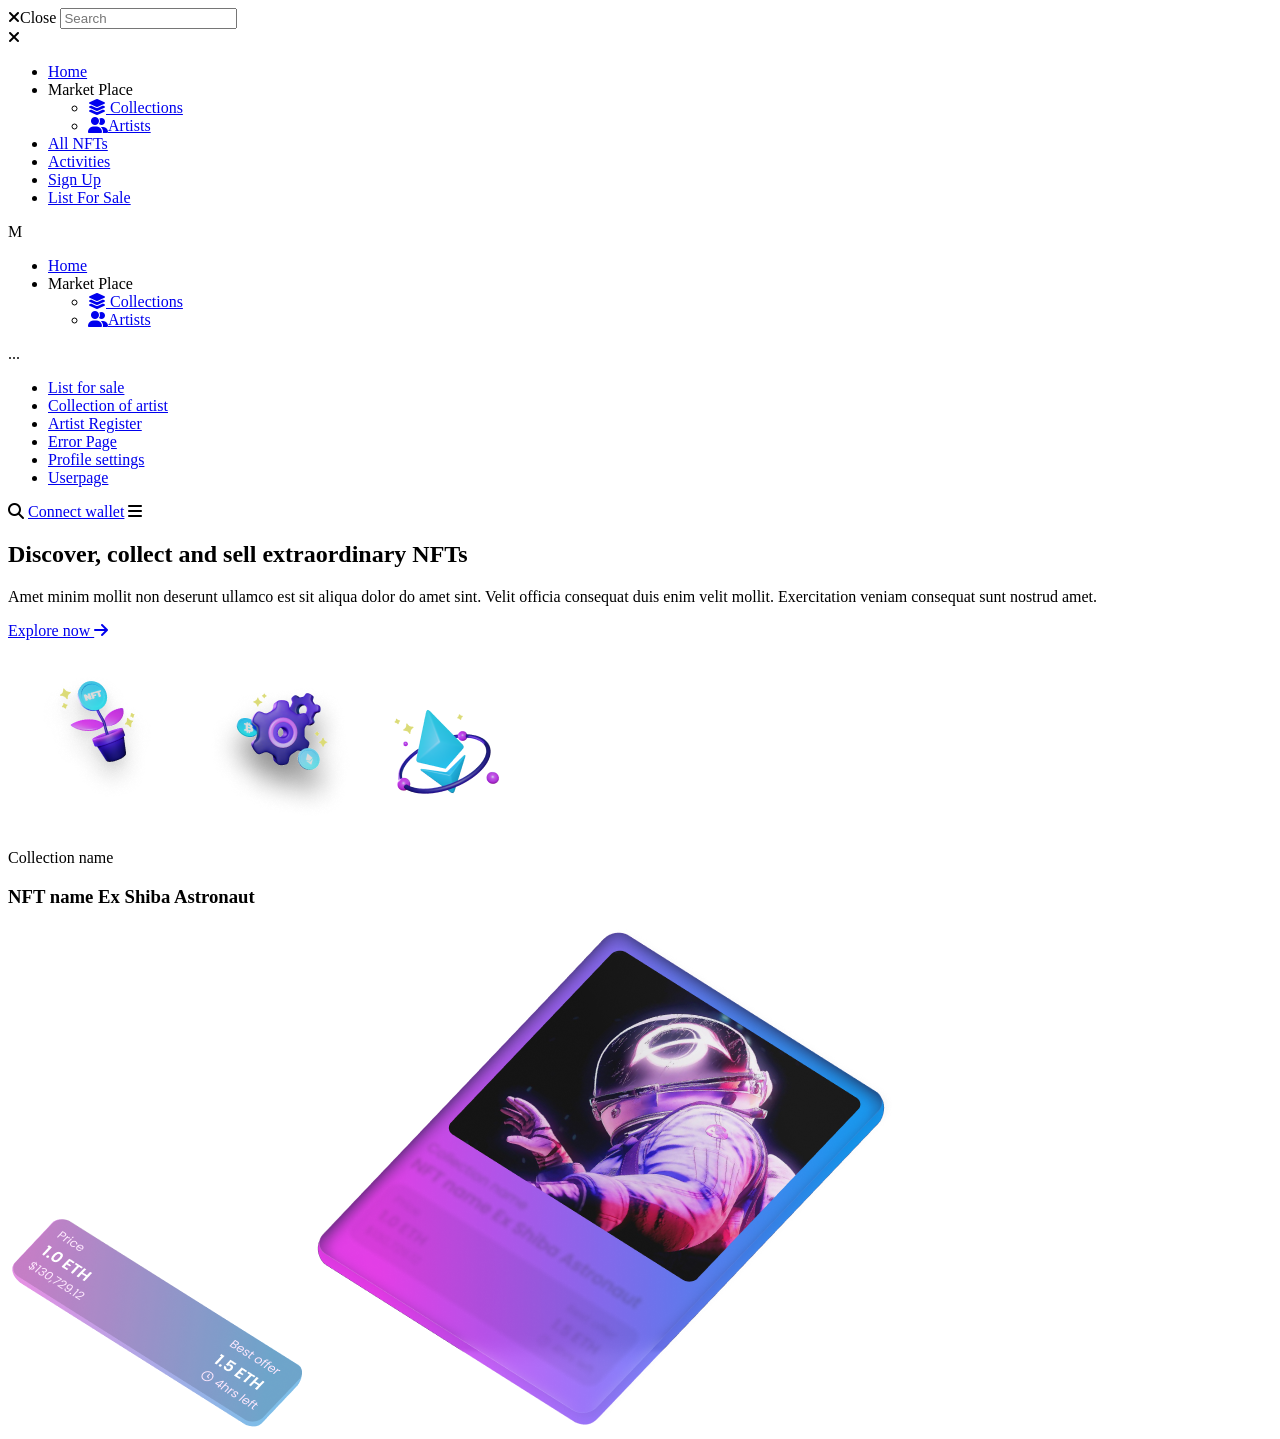
==== index.html @ de156d38 "Nft project init" ====
<!DOCTYPE html>
<html lang="en">

<head>
    <meta charset="UTF-8">
    <meta name="viewport" content="width=device-width, initial-scale=1.0">
    <title>JEFAN</title>
    <link rel="stylesheet" href="./styles/index.css">
    <link rel="stylesheet" href="https://cdnjs.cloudflare.com/ajax/libs/font-awesome/6.4.2/css/all.min.css"
        integrity="sha512-z3gLpd7yknf1YoNbCzqRKc4qyor8gaKU1qmn+CShxbuBusANI9QpRohGBreCFkKxLhei6S9CQXFEbbKuqLg0DA=="
        crossorigin="anonymous" referrerpolicy="no-referrer" />
</head>

<body>
    <!-- This is for the overlay search bar -->
    <div id="overlay">
        <form action="">
            <span id="close-btn">
                <i class="fa-solid fa-close "></i>Close
            </span>
            <input type="search" name="" placeholder="Search" id="search-bar">
        </form>
    </div>
    <!-- This is for the mobile menu -->
    <section id="mobile-menu">
        <span id="close-btn" onclick="closeSideNavBar()">
            <i class="fa-solid fa-close "></i>
        </span>
        <ul class="mobile-menu-content">
            <li><a href="./index.html" class="mobile-menu-links">Home</a></li>
            <li class="dropdown">
                <span class="mobile-menu-links" id="marketplace-dropdown2" onclick="showMobileMarketDropdown()">Market
                    Place</span>
                <ul class="dropdown-content" id="mobile-marketplace-dropdown-content2">
                    <li class="li-bottom"><a href="./pages/collection.html"><i class="fa-solid fa-layer-group"></i>
                            Collections</a></li>
                    <li><a href="./pages/artist.html"><i class="fa-solid fa-user-group"></i>Artists</a></li>
                </ul>
            </li>
            <li><a href="./pages/nftOfArtist.html" class="mobile-menu-links">All NFTs</a></li>
            <li><a href="./pages/Activities.html" class="mobile-menu-links">Activities</a></li>
            <li><a href="./pages/nftDetailsLogedin.html" class="mobile-menu-links">Sign Up</a></li>
            <li><a href="./pages/listForSale.html" class="mobile-menu-links">List For Sale</a></li>
        </ul>
    </section>

    <header>
        <span class="logo">M</span>
        <nav>
            <ul class="nav-list">
                <li><a href="./index.html" class="nav-link home">Home</a></li>
                <li class="dropdown">
                    <span class="nav-link" id="marketplace-dropdown" onclick="showMarketPlaceMenu()">Market Place</span>
                    <ul class="dropdown-content" id="marketplace-dropdown-content">
                        <li class="li-bottom"><a href="#"><i class="fa-solid fa-layer-group"></i>
                                Collections</a></li>
                        <li><a href="#"><i class="fa-solid fa-user-group"></i>Artists</a></li>
                    </ul>
                </li>

            </ul>
            <span href="" class="toggle-dot" onclick="toggleBtnMenu()">...</span>
            <div class="extra-dropdown">
                <ul class="extra-dropdown-content" id="extra-dropdown-content">
                    <li><a href="#">List for sale</a></li>
                    <li><a href="#">Collection of artist</a></li>
                    <li><a href="#">Artist Register</a></li>
                    <li><a href="#">Error Page</a></li>
                    <li><a href="#">Profile settings</a></li>
                    <li><a href="#">Userpage</a></li>
                </ul>
            </div>
            <i class="fa-solid fa-magnifying-glass" id="fa-magnifying-glass"></i>
            <a href="./pages/connectWallet.html" class="connect-wallet-btn">Connect wallet</a>
            <i class="fa-solid fa-bars" onclick="showSideNav()"></i>
        </nav>
    </header>
    <main>
        <section class="hero-section">
            <div class="hero-left">
                <h1>Discover, collect and sell extraordinary NFTs</h1>
                <p>Amet minim mollit non deserunt ullamco est sit aliqua dolor do amet sint. Velit officia consequat
                    duis enim velit mollit. Exercitation veniam consequat sunt nostrud amet.</p>
                <a href="./pages/nftList1.html" class="hero-btn">Explore now <i class="fa-solid fa-arrow-right"></i></a>
            </div>
            <div class="hero-right">
                <img src="./images/index/09 Gear NFT.png" alt="" class="hero-stickers-1">
                <img src="./images/index/08 gear nft.png" alt="" class="hero-stickers-2">
                <img src="./images/index/07 Gear NFT.png" alt="" class="hero-stickers-3">
                <span class="hero-right-img">
                    <div class="collection-name">
                        <p>Collection name</p>
                        <h3>NFT name Ex Shiba Astronaut</h3>
                    </div>
                    <img src="./images/index/hero-Price.png" alt="" class="hero-price">
                    <img src="./images/index/hero-img.png" alt="" class="hero-img">

                </span>
            </div>
        </section>
    </main>


    <script src="index.js"></script>
</body>

</html>
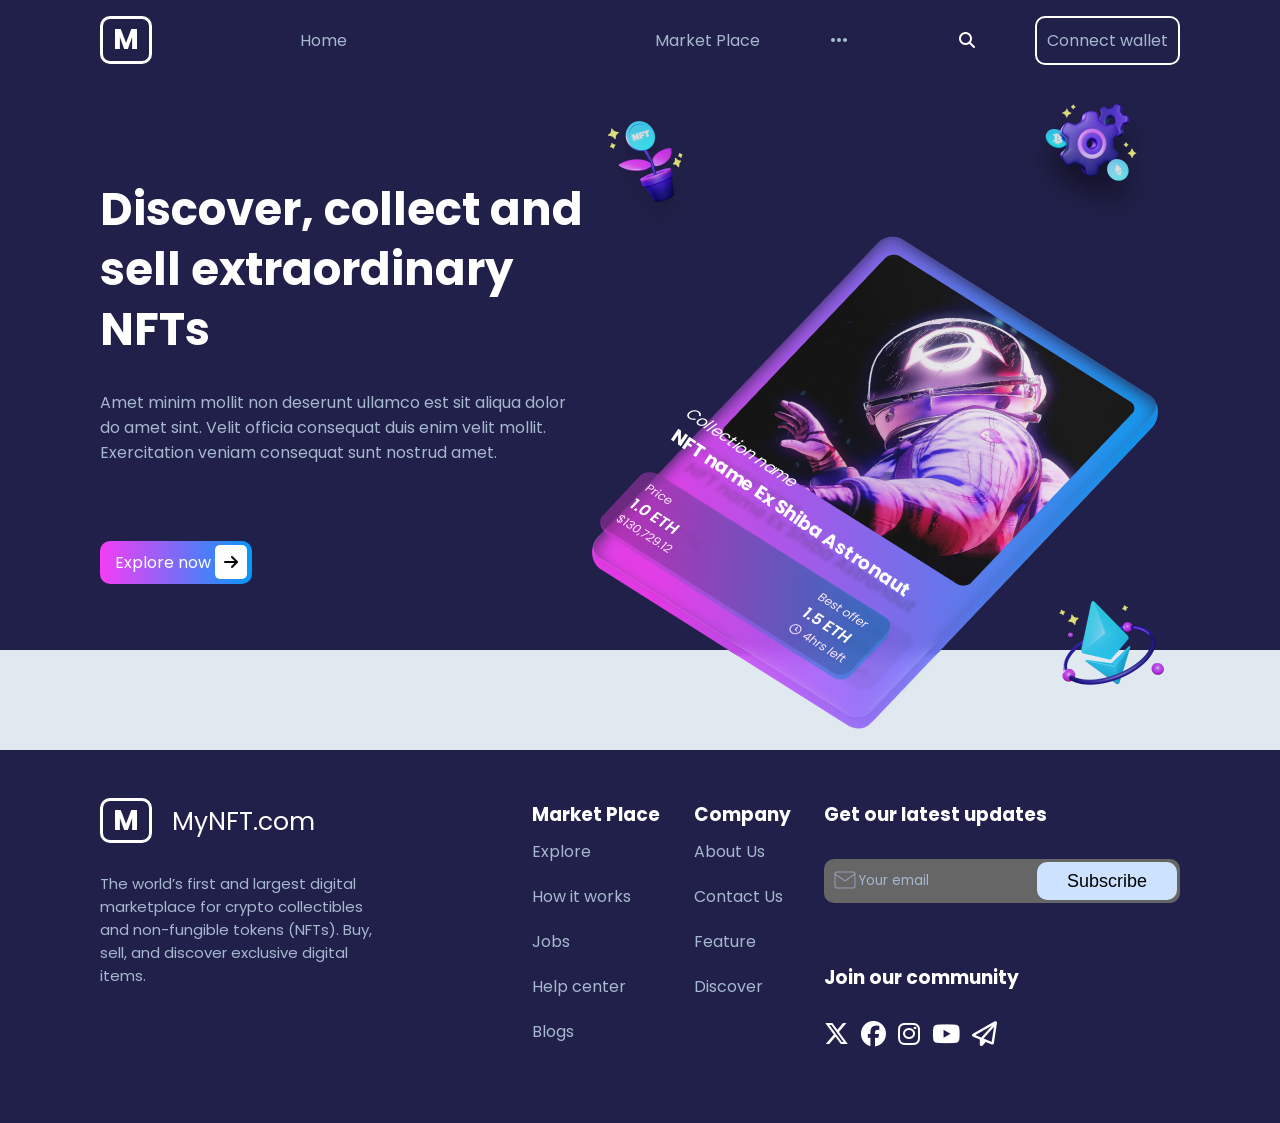
==== commit 1de9263f: "footer" ====
--- a/index.html
+++ b/index.html
@@ -99,7 +99,45 @@
             </div>
         </section>
     </main>
-
+    <footer>
+        <section class="footer-left">
+            <div><span>M</span><a href="index.html">MyNFT.com</a></div>
+            <p>The world’s first and largest digital marketplace for crypto collectibles and non-fungible tokens (NFTs).
+                Buy, sell, and discover exclusive digital items.</p>
+        </section>
+        <section class="footer-right">
+            <ul>
+                <h3>Market Place</h3>
+                <li><a href="" class="footer-nav-links">Explore</a></li>
+                <li><a href="" class="footer-nav-links">How it works</a></li>
+                <li><a href="" class="footer-nav-links">Jobs</a></li>
+                <li><a href="" class="footer-nav-links">Help center</a></li>
+                <li><a href="" class="footer-nav-links">Blogs</a></li>
+            </ul>
+            <ul>
+                <h3>Company</h3>
+                <li><a href="" class="footer-nav-links">About Us</a></li>
+                <li><a href="" class="footer-nav-links">Contact Us</a></li>
+                <li><a href="" class="footer-nav-links">Feature</a></li>
+                <li><a href="" class="footer-nav-links">Discover</a></li>
+            </ul>
+            <div class="newsletter-section">
+                <h3>Get our latest updates</h3>
+                <form action="">
+                    <input type="email" name="" id="" placeholder="Your email" maxlength="19">
+                    <button class="subscribe-btn">Subscribe</button>
+                </form>
+                <span>
+                    <h3>Join our community</h3>
+                    <i class="fa-brands fa-x-twitter"></i>
+                    <i class="fa-brands fa-facebook"></i>
+                    <i class="fa-brands fa-instagram"></i>
+                    <i class="fa-brands fa-youtube"></i>
+                    <i class="fa-regular fa-paper-plane"></i>
+                </span>
+            </div>
+        </section>
+    </footer>
 
     <script src="index.js"></script>
 </body>
--- a/styles/index.css
+++ b/styles/index.css
@@ -0,0 +1,3827 @@
+@import url("https://fonts.googleapis.com/css2?family=Poppins:wght@300&display=swap");
+* {
+  padding: 0;
+  margin: 0;
+  box-sizing: border-box;
+}
+
+html {
+  font-size: 1px;
+}
+html body {
+  max-width: 1440px;
+  margin: 0 auto;
+  font-size: 16rem;
+  color: white;
+  font-family: poppins, "Lucida Sans Regular", "Lucida Grande", "Lucida Sans Unicode", Geneva, Verdana, sans-serif;
+}
+html body input {
+  outline: 0;
+  font-family: poppins, "Lucida Sans Regular", "Lucida Grande", "Lucida Sans Unicode", Geneva, Verdana, sans-serif;
+}
+html body select {
+  outline: 0;
+  font-family: poppins, "Lucida Sans Regular", "Lucida Grande", "Lucida Sans Unicode", Geneva, Verdana, sans-serif;
+}
+html body #overlay {
+  display: none;
+  position: fixed;
+  left: 0;
+  top: 0;
+  z-index: 15;
+  height: 100vh;
+  width: 100vw;
+  background-color: rgba(0, 0, 0, 0.5764705882);
+  padding: 0 100px;
+}
+html body #overlay form {
+  position: relative;
+  top: 100px;
+}
+html body #overlay form #search-bar {
+  position: absolute;
+  top: 40px;
+  height: 50px;
+  width: 100%;
+  border-radius: 10px;
+  border: 0;
+  padding: 0 50px;
+  display: block;
+  outline: none;
+}
+html body #overlay form span {
+  position: absolute;
+  font-size: 20px;
+  z-index: 20;
+  right: 0;
+  top: 0;
+  cursor: pointer;
+}
+html body #overlay form span i {
+  margin-right: 10px;
+}
+html body #mobile-menu {
+  display: none;
+}
+html body header {
+  background-color: #21204a;
+  padding: 0 100px;
+  display: flex;
+  justify-content: space-between;
+  align-items: center;
+  height: 80px;
+  position: sticky;
+  top: 0;
+  z-index: 11;
+}
+html body header .logo {
+  font-size: 28rem;
+  font-weight: bold;
+  border: 3px solid white;
+  border-radius: 10px;
+  padding: 0 10px;
+}
+html body header nav {
+  width: 900px;
+  display: flex;
+  justify-content: space-between;
+  align-items: center;
+}
+html body header nav .nav-list {
+  list-style-type: none;
+  width: 500px;
+  display: flex;
+  justify-content: space-between;
+}
+html body header nav .nav-list .dropdown #marketplace-dropdown {
+  cursor: pointer;
+}
+html body header nav .nav-list .dropdown .dropdown-content {
+  position: absolute;
+  top: 100px;
+  list-style-type: none;
+  display: none;
+  border: 1px solid #a6b8cf;
+  border-radius: 15px;
+  background-color: rgba(0, 0, 0, 0.7411764706);
+  padding: 5px;
+}
+html body header nav .nav-list .dropdown .dropdown-content li {
+  padding: 10px 20px;
+}
+html body header nav .nav-list .dropdown .dropdown-content li a {
+  font-size: 15rem;
+  text-decoration: none;
+  color: #a6b8cf;
+}
+html body header nav .nav-list .dropdown .dropdown-content li a:hover {
+  color: white;
+}
+html body header nav .nav-list .dropdown .dropdown-content li i {
+  margin-right: 10px;
+}
+html body header nav .nav-list .dropdown .dropdown-content .li-bottom {
+  border-bottom: 1px solid #a6b8cf;
+}
+html body header nav .nav-list .dropdown .showmarket-dropdown {
+  display: block;
+}
+html body header nav .extra-dropdown .extra-dropdown-content {
+  position: absolute;
+  top: 100px;
+  right: 350px;
+  list-style-type: none;
+  display: none;
+  border: 1px solid #a6b8cf;
+  border-radius: 15px;
+  background-color: rgba(0, 0, 0, 0.7411764706);
+  padding: 5px;
+}
+html body header nav .extra-dropdown .extra-dropdown-content li {
+  padding: 10px 20px;
+}
+html body header nav .extra-dropdown .extra-dropdown-content li a {
+  font-size: 15rem;
+  text-decoration: none;
+  color: #a6b8cf;
+}
+html body header nav .extra-dropdown .extra-dropdown-content li a:hover {
+  color: white;
+}
+html body header nav .extra-dropdown .extra-dropdown-content li i {
+  margin-right: 10px;
+}
+html body header nav .extra-dropdown .extra-dropdown-content .li-bottom {
+  border-bottom: 1px solid #a6b8cf;
+}
+html body header nav .extra-dropdown .showextra-dropdown {
+  display: block;
+}
+html body header nav .nav-link {
+  text-decoration: none;
+  color: #a6b8cf;
+  border-radius: 10px;
+  padding: 5px 20px;
+}
+html body header nav .nav-link:hover {
+  background-color: rgba(71, 98, 133, 0.7411764706);
+}
+html body header nav .toggle-dot {
+  text-decoration: none;
+  color: #a6b8cf;
+  height: 30px;
+  font-size: 30rem;
+  padding-bottom: 60px;
+  cursor: pointer;
+}
+html body header nav .fa-magnifying-glass {
+  padding: 5px 10px;
+  cursor: pointer;
+}
+html body header nav .connect-wallet-btn {
+  border: 2px solid white;
+  border-radius: 10px;
+  padding: 10px;
+  text-decoration: none;
+  color: #a6b8cf;
+}
+html body header nav .fa-bars {
+  font-size: 30rem;
+  display: none;
+  cursor: pointer;
+}
+html body main {
+  color: #21204a;
+  background-color: #e0e9f0;
+  padding-bottom: 100px;
+}
+html body main .hero-section {
+  background-color: #21204a;
+  height: 570px;
+  padding: 0 100px;
+  display: flex;
+  color: white;
+}
+html body main .hero-section .hero-left {
+  width: 45%;
+  padding: 100px 0;
+}
+html body main .hero-section .hero-left h1 {
+  font-size: 45rem;
+  line-height: 60px;
+}
+html body main .hero-section .hero-left p {
+  margin: 30px 0 80px;
+  color: #a6b8cf;
+}
+html body main .hero-section .hero-left .hero-btn {
+  text-decoration: none;
+  color: white;
+  padding: 10px 5px 10px 15px;
+  border-radius: 10px;
+  background-image: linear-gradient(to right, #f53df5, #0698f9);
+}
+html body main .hero-section .hero-left .hero-btn .fa-arrow-right {
+  padding: 9px;
+  border-radius: 5px;
+  background-color: white;
+  color: black;
+}
+html body main .hero-section .hero-right {
+  width: 55%;
+  position: relative;
+}
+html body main .hero-section .hero-right .hero-stickers-1 {
+  position: absolute;
+  left: -30px;
+}
+html body main .hero-section .hero-right .hero-stickers-2 {
+  position: absolute;
+  right: 10px;
+}
+html body main .hero-section .hero-right .hero-stickers-3 {
+  position: absolute;
+  right: 0;
+  bottom: -70px;
+}
+html body main .hero-section .hero-right .hero-right-img {
+  position: relative;
+  display: block;
+  height: 100%;
+}
+html body main .hero-section .hero-right .hero-right-img .collection-name {
+  bottom: 120px;
+  left: 70px;
+  z-index: 2;
+  position: absolute;
+  transform: rotate(34deg);
+  color: white;
+}
+html body main .hero-section .hero-right .hero-right-img .collection-name p {
+  transform: skewX(-20deg);
+}
+html body main .hero-section .hero-right .hero-right-img .hero-img {
+  position: absolute;
+  top: 150px;
+}
+html body main .hero-section .hero-right .hero-right-img .hero-price {
+  bottom: -30px;
+  left: 10px;
+  z-index: 2;
+  position: absolute;
+}
+html body main .hot-auction {
+  color: black;
+  padding: 100px;
+}
+html body main .hot-auction .hot-auction-title-row {
+  width: 100%;
+  display: flex;
+  justify-content: space-between;
+}
+html body main .hot-auction .hot-auction-title-row .hot-auction-title-left {
+  display: flex;
+  width: 50%;
+}
+html body main .hot-auction .hot-auction-title-row .hot-auction-title-left h1 {
+  background-image: linear-gradient(to right, #f53df5, #0698f9);
+  -webkit-background-clip: text;
+          background-clip: text;
+  -webkit-text-fill-color: transparent;
+  margin-right: 40px;
+}
+html body main .hot-auction .hot-auction-title-row .hot-auction-title-left select {
+  padding: 0 10px;
+  background-color: #b5d5ff;
+  border: 0;
+  border-radius: 10px;
+}
+html body main .hot-auction .hot-auction-title-row .hot-auction-title-left select option {
+  background-color: #e0e9f0;
+  font-size: 17rem;
+  padding: 10px 0;
+}
+html body main .hot-auction .hot-auction-title-row .hot-auction-title-right {
+  width: 50%;
+  display: flex;
+  justify-content: flex-end;
+  align-items: center;
+}
+html body main .hot-auction .hot-auction-title-row .hot-auction-title-right .auction-see-all-link {
+  border: 3px solid #a6b8cf;
+  padding: 5px 20px;
+  border-radius: 10px;
+  text-decoration: none;
+  color: #a6b8cf;
+  margin-right: 30px;
+}
+html body main .hot-auction .hot-auction-flex-container {
+  margin-top: 50px;
+  display: flex;
+  gap: 10px;
+  justify-content: space-between;
+}
+html body main .hot-auction .hot-auction-flex-container .hot-auction-flex-items {
+  position: relative;
+  padding: 10px;
+  background-color: #f9f9fa;
+  border-radius: 20px;
+}
+html body main .hot-auction .hot-auction-flex-container .hot-auction-flex-items .hot-section-img {
+  border-radius: 20px;
+}
+html body main .hot-auction .hot-auction-flex-container .hot-auction-flex-items a {
+  text-decoration: none;
+  color: #21204a;
+}
+html body main .hot-auction .hot-auction-flex-container .hot-auction-flex-items a .collection-name p {
+  color: #a6b8cf;
+  font-size: 14rem;
+}
+html body main .hot-auction .hot-auction-flex-container .hot-auction-flex-items a .collection-name h3 {
+  font-size: 15rem;
+}
+html body main .hot-auction .hot-auction-flex-container .hot-auction-flex-items a .current-bid {
+  display: flex;
+  justify-content: space-between;
+  margin: 15px 0;
+}
+html body main .hot-auction .hot-auction-flex-container .hot-auction-flex-items a .current-bid p {
+  color: #a6b8cf;
+  font-size: 14rem;
+}
+html body main .hot-auction .hot-auction-flex-container .hot-auction-flex-items a .current-bid h4 {
+  font-size: 15rem;
+}
+html body main .hot-auction .hot-auction-flex-container .hot-auction-flex-items a .current-bid h5 {
+  color: #a6b8cf;
+  font-size: 14rem;
+  font-weight: 200;
+}
+html body main .hot-auction .hot-auction-flex-container .hot-auction-flex-items a .profile-avatar {
+  display: flex;
+  justify-content: space-between;
+  border-top: 2px solid;
+  -o-border-image: linear-gradient(to right, #3918ff, #db00ff);
+     border-image: linear-gradient(to right, #3918ff, #db00ff);
+  border-image-slice: 1;
+  padding: 10px 0;
+}
+html body main .hot-auction .hot-auction-flex-container .hot-auction-flex-items a .profile-avatar .profile-avatar-left {
+  display: flex;
+  align-items: center;
+}
+html body main .hot-auction .hot-auction-flex-container .hot-auction-flex-items a .profile-avatar .profile-avatar-left p {
+  color: #a6b8cf;
+  margin-left: 10px;
+}
+html body main .hot-auction .hot-auction-flex-container .hot-auction-flex-items a .profile-avatar .profile-avatar-right {
+  display: flex;
+  align-items: center;
+}
+html body main .hot-auction .hot-auction-flex-container .hot-auction-flex-items a .profile-avatar .profile-avatar-right i {
+  font-size: 25rem;
+  background-image: linear-gradient(to right, #f53df5, #0698f9);
+  -webkit-background-clip: text;
+          background-clip: text;
+  -webkit-text-fill-color: transparent;
+}
+html body main .hot-auction .hot-auction-flex-container .hot-auction-flex-items a .profile-avatar .profile-avatar-right p {
+  letter-spacing: 0;
+  font-size: 14rem;
+  color: #a6b8cf;
+  margin-left: 5px;
+}
+html body main .hot-auction .hot-auction-flex-container .hot-auction-flex-items .hot-auction-hover-item-bid {
+  position: absolute;
+  top: 10px;
+  display: none;
+  background-color: rgba(0, 0, 0, 0.644);
+  -webkit-backdrop-filter: blur(1px);
+          backdrop-filter: blur(1px);
+  height: 288px;
+  width: 250px;
+  border-radius: 20px;
+}
+html body main .hot-auction .hot-auction-flex-container .hot-auction-flex-items .hot-auction-hover-item-bid a {
+  display: inline-block;
+  text-decoration: none;
+  padding: 10px;
+  background-color: #b5d5ff;
+  border: 0;
+  border-radius: 10px;
+  position: relative;
+  top: 220px;
+  left: 70px;
+}
+html body main .hot-auction .hot-auction-flex-container .hot-auction-flex-items .hot-auction-hover-item-bid i {
+  float: right;
+  color: white;
+  padding: 10px 16px;
+  border-radius: 50%;
+  background-color: rgba(125, 124, 128, 0.7450980392);
+}
+html body main .hot-auction .hot-auction-flex-container .hot-auction-flex-items:hover .hot-auction-hover-item-bid {
+  display: block;
+}
+html body main .popular-collection {
+  padding: 0 100px;
+}
+html body main .popular-collection .popular-collection-title-row {
+  display: flex;
+  align-items: center;
+  justify-content: space-between;
+}
+html body main .popular-collection .popular-collection-title-row .title-row-left {
+  display: flex;
+}
+html body main .popular-collection .popular-collection-title-row .title-row-left h1 {
+  margin-right: 40px;
+}
+html body main .popular-collection .popular-collection-title-row .title-row-left select {
+  padding: 10px;
+  background-color: #b5d5ff;
+  border: 0;
+  border-radius: 10px;
+}
+html body main .popular-collection .popular-collection-title-row .title-row-left select option {
+  background-color: #e0e9f0;
+  font-size: 17rem;
+  padding: 10px 0;
+}
+html body main .popular-collection .popular-collection-title-row .title-row-left .title-row-days {
+  display: flex;
+  padding: 10px;
+  background-color: #b5d5ff;
+  border: 0;
+  border-radius: 10px;
+  margin-left: 10px;
+}
+html body main .popular-collection .popular-collection-title-row .title-row-left .title-row-days p {
+  color: black;
+  margin: 0 10px;
+}
+html body main .popular-collection .popular-collection-title-row .title-row-right {
+  width: 25%;
+  display: flex;
+  justify-content: flex-end;
+  align-items: center;
+}
+html body main .popular-collection .popular-collection-title-row .title-row-right .auction-see-all-link {
+  border: 3px solid #a6b8cf;
+  padding: 5px 20px;
+  border-radius: 10px;
+  text-decoration: none;
+  color: #a6b8cf;
+  margin-right: 14px;
+}
+html body main .popular-collection .popular-collection-flex-container {
+  display: flex;
+  flex-wrap: wrap;
+  justify-content: center;
+  padding: 50px 0 0;
+  gap: 10px;
+}
+html body main .popular-collection .popular-collection-flex-container .popular-collection-flex-items {
+  padding: 10px;
+  background-color: #f9f9fa;
+  border-radius: 20px;
+}
+html body main .popular-collection .popular-collection-flex-container .popular-collection-flex-items img {
+  border-radius: 10px;
+}
+html body main .popular-collection .popular-collection-flex-container .popular-collection-flex-items a {
+  text-decoration: none;
+  color: #21204a;
+}
+html body main .popular-collection .popular-collection-flex-container .popular-collection-flex-items a .img-section {
+  display: flex;
+}
+html body main .popular-collection .popular-collection-flex-container .popular-collection-flex-items a .img-section .img-section-left {
+  margin-right: 10px;
+}
+html body main .popular-collection .popular-collection-flex-container .popular-collection-flex-items a .img-section .img-section-right {
+  display: grid;
+}
+html body main .popular-collection .popular-collection-flex-container .popular-collection-flex-items a .img-section .img-section-right .img-section-small-img {
+  grid-column-start: 1;
+  grid-column-end: 4;
+  grid-row-start: 1;
+  grid-row-end: 4;
+}
+html body main .popular-collection .popular-collection-flex-container .popular-collection-flex-items a .img-section .img-section-right span {
+  position: relative;
+}
+html body main .popular-collection .popular-collection-flex-container .popular-collection-flex-items a .img-section .img-section-right span .more-img {
+  -webkit-filter: blur(1px);
+  margin-left: 8px;
+}
+html body main .popular-collection .popular-collection-flex-container .popular-collection-flex-items a .img-section .img-section-right span h3 {
+  position: absolute;
+  z-index: 1;
+  left: 30%;
+  top: 30%;
+  color: white;
+}
+html body main .popular-collection .popular-collection-flex-container .popular-collection-flex-items a .info-section {
+  display: flex;
+  justify-content: space-between;
+  padding: 10px 0;
+}
+html body main .popular-collection .popular-collection-flex-container .popular-collection-flex-items a .info-section h2 {
+  font-size: 17rem;
+}
+html body main .popular-collection .popular-collection-flex-container .popular-collection-flex-items a .info-section p {
+  color: #a6b8cf;
+  font-size: 15rem;
+}
+html body main .top-artist-collection {
+  padding: 100px 100px 0;
+}
+html body main .top-artist-collection a {
+  text-decoration: none;
+  color: #21204a;
+}
+html body main .top-artist-collection .top-artist-title-row {
+  display: flex;
+  align-items: center;
+  justify-content: space-between;
+}
+html body main .top-artist-collection .top-artist-title-row .top-artist-left {
+  display: flex;
+}
+html body main .top-artist-collection .top-artist-title-row .top-artist-left h1 {
+  background-image: linear-gradient(to right, #F53DF5, #0698F9);
+  -webkit-background-clip: text;
+          background-clip: text;
+  -webkit-text-fill-color: transparent;
+  margin-right: 40px;
+}
+html body main .top-artist-collection .top-artist-title-row .top-artist-left select {
+  padding: 10px;
+  background-color: #b5d5ff;
+  border: 0;
+  border-radius: 10px;
+}
+html body main .top-artist-collection .top-artist-title-row .top-artist-left select option {
+  background-color: #e0e9f0;
+  font-size: 17rem;
+  padding: 10px 0;
+}
+html body main .top-artist-collection .top-artist-title-row .top-artist-left .title-row-days {
+  display: flex;
+  padding: 10px;
+  background-color: #b5d5ff;
+  border: 0;
+  border-radius: 10px;
+  margin-left: 60px;
+}
+html body main .top-artist-collection .top-artist-title-row .top-artist-left .title-row-days p {
+  color: black;
+  margin: 0 10px;
+}
+html body main .top-artist-collection .top-artist-title-row .top-artist-right {
+  width: 20%;
+  display: flex;
+  justify-content: flex-end;
+  align-items: center;
+}
+html body main .top-artist-collection .top-artist-title-row .top-artist-right .auction-see-all-link {
+  border: 3px solid #a6b8cf;
+  padding: 5px 20px;
+  border-radius: 10px;
+  text-decoration: none;
+  color: #a6b8cf;
+}
+html body main .top-artist-collection .top-artist-title-row .top-artist-right button {
+  padding: 10px;
+  border: 2px solid #a6b8cf;
+  border-radius: 10px;
+  color: #a6b8cf;
+  margin-left: 10px;
+}
+html body main .top-artist-collection .top-artist-container {
+  padding: 50px 0;
+  display: grid;
+  grid-template-columns: auto auto auto;
+  grid-template-rows: auto auto;
+  row-gap: 30px;
+  justify-content: space-between;
+}
+html body main .top-artist-collection .top-artist-container .top-artist-items {
+  padding-left: 10px;
+  display: flex;
+  align-items: center;
+  justify-content: space-between;
+  width: 365px;
+}
+html body main .top-artist-collection .top-artist-container .top-artist-items .profile-pics {
+  display: flex;
+  align-items: center;
+}
+html body main .top-artist-collection .top-artist-container .top-artist-items .profile-pics .profile-verified {
+  margin-left: 10px;
+  position: relative;
+}
+html body main .top-artist-collection .top-artist-container .top-artist-items .profile-pics .profile-verified img {
+  border-radius: 50%;
+  border: 3px solid white;
+}
+html body main .top-artist-collection .top-artist-container .top-artist-items .profile-pics .profile-verified .fa-circle-check {
+  color: #fed144;
+  background-color: black;
+  border-radius: 50%;
+  border: 0;
+  position: absolute;
+  bottom: 10px;
+  right: 1px;
+}
+html body main .top-artist-collection .top-artist-container .top-artist-items .profile-name h3 {
+  font-size: 17rem;
+}
+html body main .top-artist-collection .top-artist-container .top-artist-items .profile-name p {
+  color: #818083;
+  font-size: 15rem;
+  font-weight: 500;
+}
+html body main .top-artist-collection .top-artist-container .top-artist-items .followers {
+  color: #a6b8cf;
+  font-size: 12rem;
+  text-align: right;
+}
+html body main .top-artist-collection .top-artist-container .top-artist-items .followers .followers-display-pic {
+  position: relative;
+}
+html body main .top-artist-collection .top-artist-container .top-artist-items .followers .followers-display-pic .followers-display-pic1 {
+  position: absolute;
+  right: 30px;
+  z-index: 2;
+}
+html body main .top-artist-collection .top-artist-container .top-artist-items .followers .followers-display-pic .followers-display-pic2 {
+  position: absolute;
+  right: 15px;
+  z-index: 1;
+}
+html body main .top-artist-collection .top-artist-container .top-artist-items .followers .followers-display-pic .followers-display-pic3 {
+  position: relative;
+  z-index: 0;
+}
+html body main .top-artist-collection .top-artist-container .top-artist-items .followers p {
+  width: 120px;
+}
+html body main .trending-nft {
+  padding: 70px 0 100px;
+}
+html body main .trending-nft .trending-nft-title-row {
+  display: flex;
+  align-items: center;
+  justify-content: space-between;
+  padding: 0 100px;
+}
+html body main .trending-nft .trending-nft-title-row .title-row-left {
+  display: flex;
+}
+html body main .trending-nft .trending-nft-title-row .title-row-left h1 {
+  margin-right: 40px;
+}
+html body main .trending-nft .trending-nft-title-row .title-row-left select {
+  padding: 10px;
+  background-color: #b5d5ff;
+  border: 0;
+  border-radius: 10px;
+}
+html body main .trending-nft .trending-nft-title-row .title-row-left select option {
+  background-color: #e0e9f0;
+  font-size: 17rem;
+  padding: 10px 0;
+}
+html body main .trending-nft .trending-nft-title-row .title-row-left .title-row-days {
+  display: flex;
+  padding: 10px;
+  background-color: #b5d5ff;
+  border: 0;
+  border-radius: 10px;
+  margin-left: 10px;
+}
+html body main .trending-nft .trending-nft-title-row .title-row-left .title-row-days p {
+  color: black;
+  margin: 0 10px;
+}
+html body main .trending-nft .trending-nft-title-row .title-row-right {
+  width: 25%;
+  display: flex;
+  justify-content: flex-end;
+  align-items: center;
+}
+html body main .trending-nft .trending-nft-title-row .title-row-right .auction-see-all-link {
+  border: 3px solid #a6b8cf;
+  padding: 5px 20px;
+  border-radius: 10px;
+  text-decoration: none;
+  color: #a6b8cf;
+  margin-right: 30px;
+}
+html body main .trending-nft .trending-nft-title-row .title-row-right button {
+  padding: 10px;
+  border: 2px solid #a6b8cf;
+  border-radius: 10px;
+  color: #a6b8cf;
+  margin-left: 5px;
+}
+html body main .trending-nft .trending-nft-flex-container {
+  margin-top: 50px;
+  display: flex;
+  justify-content: space-between;
+  overflow: hidden;
+  padding-left: 100px;
+}
+html body main .trending-nft .trending-nft-flex-container .trending-nft-flex-items {
+  padding: 10px;
+  background-color: #f9f9fa;
+  border-radius: 20px;
+  margin-right: 30px;
+}
+html body main .trending-nft .trending-nft-flex-container .trending-nft-flex-items .trending-nft-img {
+  width: 224px;
+  height: 264px;
+  border-radius: 20px;
+}
+html body main .trending-nft .trending-nft-flex-container .trending-nft-flex-items .collection-name p {
+  color: #a6b8cf;
+  font-size: 14rem;
+}
+html body main .trending-nft .trending-nft-flex-container .trending-nft-flex-items .collection-name h3 {
+  font-size: 15rem;
+}
+html body main .trending-nft .trending-nft-flex-container .trending-nft-flex-items .current-bid {
+  display: flex;
+  justify-content: space-between;
+  margin: 10px 0;
+  background-color: #e0e9f0;
+  border-radius: 10px;
+  padding: 10px;
+}
+html body main .trending-nft .trending-nft-flex-container .trending-nft-flex-items .current-bid p {
+  color: #a6b8cf;
+  font-size: 14rem;
+}
+html body main .trending-nft .trending-nft-flex-container .trending-nft-flex-items .current-bid h4 {
+  font-size: 15rem;
+}
+html body main .trending-nft .trending-nft-flex-container .trending-nft-flex-items .current-bid h5 {
+  color: #a6b8cf;
+  font-size: 14rem;
+  font-weight: 200;
+}
+html body main .art-list {
+  display: flex;
+  height: 500px;
+  padding: 0 100px;
+}
+html body main .art-list img {
+  border-radius: 20px;
+}
+html body main .art-list .art-list-flex-item1 {
+  width: 25%;
+  display: flex;
+  align-items: center;
+  margin-right: 30px;
+}
+html body main .art-list .art-list-flex-item1 .info {
+  display: inline-block;
+  padding: 15px;
+  background: #f9f9fa;
+  border-radius: 20px;
+}
+html body main .art-list .art-list-flex-item1 .info p {
+  color: #a6b8cf;
+}
+html body main .art-list .art-list-flex-item1 .info i {
+  color: #fed144;
+  background-color: black;
+  border-radius: 50%;
+}
+html body main .art-list .art-list-flex-item2 {
+  width: 25%;
+  margin-right: 30px;
+}
+html body main .art-list .art-list-flex-item2 .info {
+  display: inline-block;
+  padding: 15px;
+  background: #f9f9fa;
+  border-radius: 20px;
+}
+html body main .art-list .art-list-flex-item2 .info p {
+  color: #a6b8cf;
+}
+html body main .art-list .art-list-flex-item2 .info i {
+  color: #fed144;
+  background-color: black;
+  border-radius: 50%;
+}
+html body main .art-list .art-list-right {
+  width: 45%;
+  display: flex;
+  flex-direction: column;
+  justify-content: center;
+}
+html body main .art-list .art-list-right h1 {
+  font-size: 35rem;
+}
+html body main .art-list .art-list-right p {
+  margin: 20px 0;
+}
+html body main .art-list .art-list-right span {
+  display: flex;
+}
+html body main .art-list .art-list-right span .artist-btn1 {
+  font-weight: bold;
+  padding: 10px 20px;
+  margin-right: 20px;
+  text-decoration: none;
+  color: white;
+  background-image: linear-gradient(to right, #f53df5, #0698f9);
+}
+html body main .art-list .art-list-right span .artist-btn2 {
+  position: relative;
+  font-weight: bold;
+  padding: 10px 20px;
+  text-decoration: none;
+  color: white;
+  background-image: linear-gradient(to right, #f53df5, #0698f9);
+  -webkit-background-clip: text;
+          background-clip: text;
+  -webkit-text-fill-color: transparent;
+  border: 3px solid;
+  -o-border-image: linear-gradient(to right, #3918ff, #db00ff);
+     border-image: linear-gradient(to right, #3918ff, #db00ff);
+  border-image-slice: 1;
+  border-radius: 10px;
+}
+html body main .browse-category {
+  padding: 0 100px;
+}
+html body main .browse-category h1 {
+  text-align: center;
+  font-size: 35px;
+  margin-bottom: 36px;
+}
+html body main .browse-category .browse-flex-container {
+  display: grid;
+  grid-template-columns: auto auto auto auto;
+  row-gap: 24px;
+  justify-content: space-between;
+}
+html body main .browse-category .browse-flex-container .browse-flex-item {
+  position: relative;
+  width: 272px;
+  height: 242px;
+  padding: 10px;
+  display: inline-block;
+  background-color: #f9f9fa;
+  border-radius: 20px;
+}
+html body main .browse-category .browse-flex-container .browse-flex-item .img-stack {
+  position: relative;
+  width: 250px;
+  height: 220px;
+  display: inline-block;
+  border-radius: 20px;
+  background-image: linear-gradient(to right, #cc74cc, #51a2d8);
+}
+html body main .browse-category .browse-flex-container .browse-flex-item .img-stack .browse-category-item1-img1 {
+  position: absolute;
+  left: 20px;
+  bottom: 0;
+  z-index: 2;
+}
+html body main .browse-category .browse-flex-container .browse-flex-item .img-stack .browse-category-item1-img2 {
+  position: absolute;
+  top: 0;
+  right: 0;
+  z-index: 3;
+  border-top-right-radius: 20px;
+}
+html body main .browse-category .browse-flex-container .browse-flex-item .img-stack .browse-category-item1-img3 {
+  position: absolute;
+  bottom: 0;
+  left: 0;
+  z-index: 1;
+  border-bottom-left-radius: 20px;
+}
+html body main .browse-category .browse-flex-container .browse-flex-item .img-stack .floating-text {
+  position: absolute;
+  bottom: 20px;
+  left: 10px;
+  z-index: 4;
+  width: 226px;
+  display: flex;
+  justify-content: space-between;
+  background-color: rgba(0, 0, 0, 0.589);
+  padding: 10px;
+  border-radius: 10px;
+  color: white;
+  -webkit-backdrop-filter: blur(1px);
+          backdrop-filter: blur(1px);
+}
+html body main .browse-category .browse-flex-container .browse-flex-item .img-stack .floating-text h3 {
+  font-size: 16rem;
+  font-weight: 700;
+}
+html body main .premier-marketplace {
+  display: flex;
+  align-items: center;
+  padding: 132px 100px;
+}
+html body main .premier-marketplace .premier-marketplace-left {
+  width: 50%;
+}
+html body main .premier-marketplace .premier-marketplace-left p {
+  color: #11315b;
+  margin: 28px 0;
+}
+html body main .premier-marketplace .premier-marketplace-left .learn-more-btn {
+  border: 3px solid #a6b8cf;
+  padding: 5px 20px;
+  border-radius: 10px;
+  text-decoration: none;
+  color: #11315b;
+  margin-right: 30px;
+}
+html body main .premier-marketplace .premier-marketplace-right {
+  width: 47%;
+  display: grid;
+  grid-template-columns: auto auto;
+  -moz-column-gap: 45px;
+       column-gap: 45px;
+  grid-template-rows: auto;
+}
+html body main .premier-marketplace .premier-marketplace-right img {
+  border-radius: 12px;
+}
+html body main .premier-marketplace .premier-marketplace-right .premier-marketplace-big-img {
+  grid-column: 1/2;
+  grid-row: 1/span 2;
+}
+html body main .premier-marketplace .premier-marketplace-right .premier-marketplace-small-img {
+  grid-column: 2/3;
+}
+html body main .premier-marketplace .premier-marketplace-right .premier-marketplace-smaller-img {
+  grid-column: 2/2;
+  grid-row: 2/2;
+}
+html body main .why-nft {
+  position: relative;
+  display: flex;
+  align-items: center;
+  margin: 0 100px;
+  padding: 50px;
+  background-image: url("../images/index/error404-image.png");
+  background-size: cover;
+  background-repeat: no-repeat;
+  border-radius: 20px;
+  width: 85%;
+  height: 417px;
+}
+html body main .why-nft .darkbackground {
+  position: absolute;
+  width: 100%;
+  height: 417px;
+  left: 0;
+  border-radius: 20px;
+  background-image: linear-gradient(to bottom, rgba(0, 0, 0, 0.493), black);
+}
+html body main .why-nft .why-nft-left {
+  width: 50%;
+  padding-right: 120px;
+  position: relative;
+  z-index: 2;
+}
+html body main .why-nft .why-nft-left h1 {
+  font-size: 35rem;
+  color: white;
+}
+html body main .why-nft .why-nft-left p {
+  margin: 30px 0;
+  color: white;
+}
+html body main .why-nft .why-nft-left .marketplace-btn {
+  text-decoration: none;
+  color: white;
+  padding: 10px 5px 10px 15px;
+  border-radius: 10px;
+  background-image: linear-gradient(to right, #f53df5, #0698f9);
+}
+html body main .why-nft .why-nft-left .marketplace-btn .fa-arrow-right {
+  color: white;
+}
+html body main .why-nft .why-nft-right {
+  display: block;
+  width: 50%;
+  height: 313px;
+  border-radius: 20px;
+  position: relative;
+  z-index: 2;
+  background-image: url("../images/index/why-nft-youtube-big-image.png");
+  background-repeat: no-repeat;
+}
+html body main .why-nft .why-nft-right .fa-youtube-big {
+  color: red;
+  position: absolute;
+  left: 43%;
+  top: 35%;
+}
+html body main .why-nft .why-nft-right .watch-info {
+  position: absolute;
+  bottom: 0;
+  display: flex;
+  width: 238px;
+  height: 50px;
+  padding: 0 5px;
+  border-top-right-radius: 5px;
+  background-color: rgba(0, 0, 0, 0.521);
+}
+html body main .why-nft .why-nft-right .watch-info a {
+  color: white;
+  display: flex;
+  align-items: center;
+  text-decoration: none;
+}
+html body main .why-nft .why-nft-right .watch-info a h2 {
+  font-size: 20px;
+  color: white;
+  text-decoration: none;
+}
+html body main .why-nft .why-nft-right .watch-info a .fa-youtube {
+  color: white;
+  text-decoration: none;
+  margin: 0 5px;
+}
+html body main .why-nft .why-nft-right div {
+  display: flex;
+  color: white;
+  font-size: 13rem;
+  padding: 10px;
+  align-items: center;
+  text-shadow: -1px -1px 0 #000, 1px -1px 0 #000, -1px 1px 0 #000, 1px 1px 0 #000;
+}
+html body main .why-nft .why-nft-right div .about-vid-info {
+  font-size: 22rem;
+  font-weight: bold;
+  border: 3px solid white;
+  border-radius: 10px;
+  padding: 0 10px;
+  margin-right: 10px;
+  color: white;
+}
+html body main .sell-nft {
+  padding: 132px 100px 80px;
+}
+html body main .sell-nft h1 {
+  font-size: 35px;
+  text-align: center;
+  margin-bottom: 48px;
+}
+html body main .sell-nft .sell-nft-flex-container {
+  display: flex;
+  justify-content: space-between;
+}
+html body main .sell-nft .sell-nft-flex-container .sell-nft-flex-items {
+  width: 278px;
+  height: 190px;
+}
+html body main .sell-nft .sell-nft-flex-container .sell-nft-flex-items img {
+  background-color: white;
+  padding: 10px;
+  border-radius: 10px;
+}
+html body main .sell-nft .sell-nft-flex-container .sell-nft-flex-items a {
+  text-decoration: none;
+  color: #21204a;
+  font-size: 20rem;
+  font-weight: bold;
+  display: block;
+  margin: 24px 0 12px;
+}
+html body main .sell-nft .sell-nft-flex-container .sell-nft-flex-items p {
+  font-size: 14rem;
+}
+html body main .app-download {
+  border-radius: 20px;
+  display: flex;
+  justify-content: space-between;
+  align-items: center;
+  margin: 0 auto;
+  width: 1150px;
+  height: 267px;
+  padding: 25px 40px 0;
+  background-color: #476285;
+}
+html body main .app-download .download-info {
+  width: 36%;
+}
+html body main .app-download .download-info p {
+  color: white;
+  margin-bottom: 30px;
+}
+html body main .app-download .download-info span {
+  display: flex;
+}
+html body main .app-download .download-info span a {
+  color: #476285;
+  text-decoration: none;
+  margin-right: 20px;
+  padding: 10px 20px;
+  border-radius: 10px;
+  background-color: #cde2fe;
+}
+html body main .app-download .download-info span a i {
+  margin-right: 10px;
+}
+html body main .app-download .download-display {
+  display: block;
+}
+html body main .app-download .qr-code-group {
+  display: flex;
+}
+html body main .app-download .qr-code-group span {
+  color: white;
+  margin-left: 30px;
+}
+html body main .app-download .qr-code-group span i {
+  margin: 15px 0 25px;
+}
+html body main .app-download .qr-code-group span p {
+  width: 120px;
+}
+html body footer {
+  background-color: #21204a;
+  padding: 50px 100px;
+  display: flex;
+  height: 373px;
+}
+html body footer .footer-left {
+  width: 40%;
+}
+html body footer .footer-left div span {
+  font-size: 28rem;
+  font-weight: bold;
+  border: 3px solid white;
+  border-radius: 10px;
+  padding: 0 10px;
+  margin-right: 20px;
+}
+html body footer .footer-left div a {
+  color: white;
+  font-size: 25rem;
+  text-decoration: none;
+}
+html body footer .footer-left p {
+  padding: 0 150px 0 0;
+  margin-top: 30px;
+  font-size: 15px;
+  color: #a6b8cf;
+}
+html body footer .footer-right {
+  width: 60%;
+  display: flex;
+  justify-content: space-between;
+}
+html body footer .footer-right ul {
+  list-style: none;
+}
+html body footer .footer-right ul li {
+  padding: 10px 0;
+}
+html body footer .footer-right ul li .footer-nav-links {
+  color: #a6b8cf;
+  text-decoration: none;
+}
+html body footer .footer-right .newsletter-section form {
+  position: relative;
+  height: 44px;
+  width: 356px;
+  margin: 30px 0 60px;
+}
+html body footer .footer-right .newsletter-section form input {
+  position: absolute;
+  width: 356px;
+  height: 44px;
+  border-radius: 10px;
+  border: 0px solid;
+  background-color: #666666;
+  color: white;
+  padding: 0 10px;
+  font-family: poppins, sans-serif;
+}
+html body footer .footer-right .newsletter-section form input::-moz-placeholder {
+  color: #a6b8cf;
+  background-image: url("../images/index/footer-email-image.png");
+  background-repeat: no-repeat;
+  padding-left: 25px;
+  font-family: poppins, sans-serif;
+}
+html body footer .footer-right .newsletter-section form input::placeholder {
+  color: #a6b8cf;
+  background-image: url("../images/index/footer-email-image.png");
+  background-repeat: no-repeat;
+  padding-left: 25px;
+  font-family: poppins, sans-serif;
+}
+html body footer .footer-right .newsletter-section form .subscribe-btn {
+  position: absolute;
+  right: 3px;
+  top: 3px;
+  border-radius: 10px;
+  border: 0;
+  height: 38px;
+  padding: 0 30px;
+  font-size: 18rem;
+  background-color: #cde2fe;
+}
+html body footer .footer-right .newsletter-section span h3 {
+  margin-bottom: 30px;
+}
+html body footer .footer-right .newsletter-section span i {
+  margin: 0 8px 0 0;
+  font-size: 25px;
+}
+
+@media screen and (min-width: 996px) and (max-width: 1200px) {
+  html {
+    font-size: 1px;
+  }
+  html body {
+    max-width: 1024x;
+    font-size: 16rem;
+  }
+  html body #overlay {
+    height: 100vh;
+    width: 100vw;
+    padding: 0 80px;
+  }
+  html body #overlay form {
+    position: relative;
+    top: 100px;
+  }
+  html body #overlay form #search-bar {
+    width: 100%;
+  }
+  html body #mobile-menu {
+    height: 100vh;
+    width: 300px;
+    background-color: #e0e9f0;
+    position: fixed;
+    z-index: 29;
+    right: 0;
+    display: none;
+  }
+  html body #mobile-menu #close-btn {
+    font-size: 20rem;
+    color: red;
+    position: absolute;
+    right: 0;
+    cursor: pointer;
+  }
+  html body #mobile-menu #close-btn .fa-close {
+    margin-right: 5px;
+  }
+  html body #mobile-menu .mobile-menu-content {
+    padding-top: 30px;
+    list-style-type: none;
+  }
+  html body #mobile-menu .mobile-menu-content .mobile-menu-links {
+    font-size: 20rem;
+    text-decoration: none;
+    color: #21204a;
+    width: 100%;
+    height: 70px;
+    padding: 5px 20px;
+    display: flex;
+    justify-content: center;
+    align-items: center;
+  }
+  html body #mobile-menu .mobile-menu-content .mobile-menu-links:hover {
+    background-color: rgba(71, 98, 133, 0.7411764706);
+    color: white;
+  }
+  html body #mobile-menu .mobile-menu-content .dropdown {
+    cursor: pointer;
+  }
+  html body #mobile-menu .mobile-menu-content .dropdown .dropdown-content {
+    display: none;
+    list-style: none;
+  }
+  html body #mobile-menu .mobile-menu-content .dropdown .dropdown-content a {
+    text-decoration: none;
+    padding: 10px 0;
+    display: flex;
+    justify-content: center;
+    align-items: center;
+    color: #21204a;
+    width: 100%;
+  }
+  html body #mobile-menu .mobile-menu-content .dropdown .dropdown-content a i {
+    margin-right: 15px;
+  }
+  html body #mobile-menu .mobile-menu-content .dropdown .dropdown-content a:hover {
+    background-color: rgba(71, 98, 133, 0.7411764706);
+    color: white;
+  }
+  html body #mobile-menu .mobile-menu-content .dropdown .showMobmarket-dropdown {
+    display: block;
+  }
+  html body header {
+    padding: 0 50px;
+    height: 80px;
+  }
+  html body header nav {
+    width: 700px;
+  }
+  html body header nav .connect-wallet-btn {
+    padding: 8px;
+  }
+  html body header nav .extra-dropdown .extra-dropdown-content {
+    top: 100px;
+    right: 150px;
+  }
+  html body main {
+    padding-bottom: 100px;
+  }
+  html body main .hero-section {
+    height: 410px;
+    padding: 0 50px;
+  }
+  html body main .hero-section .hero-left {
+    width: 45%;
+    padding: 50px 0;
+  }
+  html body main .hero-section .hero-left h1 {
+    font-size: 40rem;
+    line-height: 40px;
+  }
+  html body main .hero-section .hero-left p {
+    font-size: 14rem;
+    margin: 30px 0 40px;
+  }
+  html body main .hero-section .hero-right {
+    width: 55%;
+    position: relative;
+  }
+  html body main .hero-section .hero-right .hero-stickers-1 {
+    left: -30px;
+  }
+  html body main .hero-section .hero-right .hero-stickers-2 {
+    width: 130px;
+  }
+  html body main .hero-section .hero-right .hero-stickers-3 {
+    width: 100px;
+    bottom: -50px;
+  }
+  html body main .hero-section .hero-right .hero-right-img .collection-name {
+    bottom: 90px;
+    left: 50px;
+    z-index: 2;
+    position: absolute;
+    transform: rotate(34deg);
+    color: white;
+  }
+  html body main .hero-section .hero-right .hero-right-img .collection-name p {
+    transform: skewX(-19deg);
+  }
+  html body main .hero-section .hero-right .hero-right-img .hero-img {
+    width: 500px;
+    top: 60px;
+  }
+  html body main .hero-section .hero-right .hero-right-img .hero-price {
+    bottom: -60px;
+    left: -10px;
+  }
+  html body main .hot-auction {
+    color: black;
+    padding: 50px;
+  }
+  html body main .hot-auction .hot-auction-flex-container .hot-auction-flex-items {
+    width: 250px;
+    padding: 10px;
+  }
+  html body main .hot-auction .hot-auction-flex-container .hot-auction-flex-items .hot-section-img {
+    width: 220px;
+  }
+  html body main .hot-auction .hot-auction-flex-container .hot-auction-flex-items .collection-name p {
+    font-size: 12rem;
+  }
+  html body main .hot-auction .hot-auction-flex-container .hot-auction-flex-items .collection-name h3 {
+    font-size: 14rem;
+  }
+  html body main .hot-auction .hot-auction-flex-container .hot-auction-flex-items .current-bid {
+    margin: 15px 0;
+  }
+  html body main .hot-auction .hot-auction-flex-container .hot-auction-flex-items .current-bid .current-bid-timer {
+    text-align: right;
+  }
+  html body main .hot-auction .hot-auction-flex-container .hot-auction-flex-items .current-bid p {
+    color: #a6b8cf;
+    font-size: 12rem;
+  }
+  html body main .hot-auction .hot-auction-flex-container .hot-auction-flex-items .current-bid h4 {
+    font-size: 12rem;
+  }
+  html body main .hot-auction .hot-auction-flex-container .hot-auction-flex-items .current-bid h5 {
+    color: #a6b8cf;
+    font-size: 12rem;
+    font-weight: 200;
+  }
+  html body main .hot-auction .hot-auction-flex-container .hot-auction-flex-items .profile-avatar .profile-avatar-left p {
+    color: #a6b8cf;
+    margin-left: 10px;
+    font-size: 14rem;
+  }
+  html body main .hot-auction .hot-auction-flex-container .hot-auction-flex-items .profile-avatar .profile-avatar-right i {
+    font-size: 20rem;
+  }
+  html body main .hot-auction .hot-auction-flex-container .hot-auction-flex-items .profile-avatar .profile-avatar-right p {
+    font-size: 12rem;
+  }
+  html body main .hot-auction .hot-auction-flex-container .hot-auction-flex-items .hot-auction-hover-item-bid {
+    position: absolute;
+    top: 10px;
+    display: none;
+    background-color: rgba(0, 0, 0, 0.644);
+    -webkit-backdrop-filter: blur(1px);
+            backdrop-filter: blur(1px);
+    height: 253px;
+    width: 220px;
+    border-radius: 20px;
+  }
+  html body main .hot-auction .hot-auction-flex-container .hot-auction-flex-items .hot-auction-hover-item-bid a {
+    display: inline-block;
+    text-decoration: none;
+    padding: 10px;
+    background-color: #b5d5ff;
+    border: 0;
+    border-radius: 10px;
+    position: relative;
+    top: 190px;
+    left: 28%;
+  }
+  html body main .hot-auction .hot-auction-flex-container .hot-auction-flex-items .hot-auction-hover-item-bid i {
+    float: right;
+    color: white;
+    padding: 10px 16px;
+    border-radius: 50%;
+    background-color: rgba(125, 124, 128, 0.7450980392);
+  }
+  html body main .popular-collection {
+    padding: 0 50px;
+  }
+  html body main .popular-collection .popular-collection-title-row .title-row-left h1 {
+    margin-right: 20px;
+  }
+  html body main .popular-collection .popular-collection-title-row .title-row-left .title-row-days {
+    margin-left: 10px;
+  }
+  html body main .popular-collection .popular-collection-title-row .title-row-right {
+    width: 20%;
+  }
+  html body main .popular-collection .popular-collection-title-row .title-row-right .auction-see-all-link {
+    padding: 5px 5px;
+    margin-right: 10px;
+  }
+  html body main .popular-collection .popular-collection-flex-container {
+    padding: 50px 0 0;
+  }
+  html body main .popular-collection .popular-collection-flex-container .popular-collection-flex-items {
+    width: 290px;
+  }
+  html body main .popular-collection .popular-collection-flex-container .popular-collection-flex-items img {
+    border-radius: 10px;
+  }
+  html body main .popular-collection .popular-collection-flex-container .popular-collection-flex-items .img-section {
+    display: flex;
+  }
+  html body main .popular-collection .popular-collection-flex-container .popular-collection-flex-items .img-section .img-section-left {
+    margin-right: 10px;
+  }
+  html body main .popular-collection .popular-collection-flex-container .popular-collection-flex-items .img-section .img-section-left .img-section-big-img {
+    width: 140px;
+  }
+  html body main .popular-collection .popular-collection-flex-container .popular-collection-flex-items .img-section .img-section-right .img-section-small-img {
+    width: 120px;
+    grid-column: 1/4;
+    grid-row: 1/4;
+  }
+  html body main .popular-collection .popular-collection-flex-container .popular-collection-flex-items .img-section .img-section-right .img-section-smaller-img {
+    width: 55px;
+  }
+  html body main .popular-collection .popular-collection-flex-container .popular-collection-flex-items .info-section h2 {
+    font-size: 14rem;
+  }
+  html body main .popular-collection .popular-collection-flex-container .popular-collection-flex-items .info-section p {
+    font-size: 13rem;
+  }
+  html body main .top-artist-collection {
+    padding: 70px 50px 0;
+  }
+  html body main .top-artist-collection .top-artist-container {
+    padding: 30px 0;
+  }
+  html body main .top-artist-collection .top-artist-container .top-artist-items {
+    padding-left: 0px;
+    width: 265px;
+  }
+  html body main .top-artist-collection .top-artist-container .top-artist-items .profile-pics .profile-verified {
+    margin: 0 5px;
+    position: relative;
+  }
+  html body main .top-artist-collection .top-artist-container .top-artist-items .profile-pics .profile-verified img {
+    width: 40px;
+    height: 40px;
+  }
+  html body main .top-artist-collection .top-artist-container .top-artist-items .profile-name h3 {
+    font-size: 14rem;
+  }
+  html body main .top-artist-collection .top-artist-container .top-artist-items .profile-name p {
+    font-size: 13rem;
+  }
+  html body main .top-artist-collection .top-artist-container .top-artist-items .followers {
+    font-size: 11rem;
+  }
+  html body main .top-artist-collection .top-artist-container .top-artist-items .followers p {
+    width: 90px;
+  }
+  html body main .trending-nft {
+    padding: 50px 0 50px;
+  }
+  html body main .trending-nft .trending-nft-title-row {
+    padding: 0 50px;
+  }
+  html body main .trending-nft .trending-nft-title-row .title-row-left {
+    display: flex;
+  }
+  html body main .trending-nft .trending-nft-title-row .title-row-left h1 {
+    margin-right: 20px;
+  }
+  html body main .trending-nft .trending-nft-title-row .title-row-left .title-row-days {
+    margin-left: 50px;
+  }
+  html body main .trending-nft .trending-nft-title-row .title-row-right {
+    width: 20%;
+  }
+  html body main .trending-nft .trending-nft-title-row .title-row-right .auction-see-all-link {
+    padding: 5px 10px;
+    margin-right: 10px;
+  }
+  html body main .art-list {
+    padding: 0 50px;
+  }
+  html body main .art-list .art-list-flex-item1 .info .art-list-img {
+    width: 200px;
+  }
+  html body main .art-list .art-list-flex-item2 .info .art-list-img {
+    width: 200px;
+  }
+  html body main .art-list .art-list-right {
+    width: 45%;
+    display: flex;
+    flex-direction: column;
+    justify-content: center;
+  }
+  html body main .art-list .art-list-right h1 {
+    font-size: 35rem;
+  }
+  html body main .art-list .art-list-right p {
+    margin: 20px 0;
+  }
+  html body main .art-list .art-list-right span {
+    display: flex;
+  }
+  html body main .art-list .art-list-right span .artist-btn1 {
+    font-weight: bold;
+    padding: 10px 20px;
+    margin-right: 20px;
+    text-decoration: none;
+    color: white;
+    background-image: linear-gradient(to right, #f53df5, #0698f9);
+  }
+  html body main .art-list .art-list-right span .artist-btn2 {
+    position: relative;
+    font-weight: bold;
+    padding: 10px 20px;
+    text-decoration: none;
+    color: white;
+    background-image: linear-gradient(to right, #f53df5, #0698f9);
+    -webkit-background-clip: text;
+            background-clip: text;
+    -webkit-text-fill-color: transparent;
+    border: 3px solid;
+    -o-border-image: linear-gradient(to right, #3918ff, #db00ff);
+       border-image: linear-gradient(to right, #3918ff, #db00ff);
+    border-image-slice: 1;
+    border-radius: 10px;
+  }
+  html body main .browse-category {
+    padding: 0 50px;
+  }
+  html body main .browse-category h1 {
+    font-size: 30rem;
+    margin-bottom: 30px;
+  }
+  html body main .browse-category .browse-flex-container {
+    -moz-column-gap: 10px;
+         column-gap: 10px;
+  }
+  html body main .browse-category .browse-flex-container .browse-flex-item {
+    width: 222px;
+    height: 242px;
+  }
+  html body main .browse-category .browse-flex-container .browse-flex-item .img-stack {
+    width: 204px;
+    height: 220px;
+  }
+  html body main .browse-category .browse-flex-container .browse-flex-item .img-stack .browse-category-item1-img1 {
+    width: 180px;
+    height: 190px;
+  }
+  html body main .browse-category .browse-flex-container .browse-flex-item .img-stack .floating-text {
+    left: 2px;
+    z-index: 4;
+    width: 200px;
+  }
+  html body main .premier-marketplace {
+    padding: 132px 50px;
+  }
+  html body main .premier-marketplace .premier-marketplace-left {
+    width: 40%;
+  }
+  html body main .premier-marketplace .premier-marketplace-left p {
+    color: #11315b;
+    margin: 28px 0;
+  }
+  html body main .premier-marketplace .premier-marketplace-left .learn-more-btn {
+    border: 3px solid #a6b8cf;
+    padding: 5px 20px;
+    border-radius: 10px;
+    text-decoration: none;
+    color: #11315b;
+    margin-right: 30px;
+  }
+  html body main .premier-marketplace .premier-marketplace-right {
+    width: 60%;
+    -moz-column-gap: 20px;
+         column-gap: 20px;
+  }
+  html body main .why-nft {
+    margin: 0 50px;
+    padding: 50px;
+    width: 90%;
+  }
+  html body main .why-nft .darkbackground {
+    width: 100%;
+  }
+  html body main .sell-nft {
+    padding: 100px 50px 80px;
+  }
+  html body main .sell-nft h1 {
+    font-size: 30px;
+  }
+  html body main .sell-nft .sell-nft-flex-container .sell-nft-flex-items {
+    width: 218px;
+  }
+  html body main .sell-nft .sell-nft-flex-container .sell-nft-flex-items img {
+    padding: 10px;
+    border-radius: 10px;
+  }
+  html body main .sell-nft .sell-nft-flex-container .sell-nft-flex-items a {
+    font-size: 19rem;
+    margin: 14px 0 12px;
+  }
+  html body main .sell-nft .sell-nft-flex-container .sell-nft-flex-items p {
+    font-size: 13rem;
+  }
+  html body main .app-download {
+    width: 920px;
+    height: 267px;
+    padding: 25px 30px 0;
+  }
+  html body main .app-download .download-info {
+    width: 36%;
+  }
+  html body main .app-download .download-info span a {
+    color: #476285;
+    text-decoration: none;
+    margin-right: 20px;
+    padding: 10px 10px;
+  }
+  html body main .app-download .download-info span a i {
+    margin-right: 5px;
+  }
+  html body main .app-download .download-display {
+    display: block;
+  }
+  html body main .app-download .qr-code-group {
+    display: flex;
+    margin-left: 10px;
+  }
+  html body main .app-download .qr-code-group span {
+    color: white;
+    margin-left: 20px;
+  }
+  html body main .app-download .qr-code-group span i {
+    margin: 15px 0 25px;
+  }
+  html body main .app-download .qr-code-group span p {
+    width: 100px;
+  }
+  html body footer {
+    padding: 50px;
+    display: flex;
+  }
+  html body footer .footer-left {
+    width: 35%;
+  }
+  html body footer .footer-left p {
+    padding: 0 30px 0 0;
+    margin-top: 30px;
+    font-size: 14px;
+    color: #a6b8cf;
+  }
+  html body footer .footer-right {
+    width: 65%;
+    display: flex;
+    justify-content: space-between;
+  }
+  html body footer .footer-right ul {
+    list-style: none;
+  }
+  html body footer .footer-right ul li {
+    padding: 10px 0;
+  }
+  html body footer .footer-right ul li .footer-nav-links {
+    color: #a6b8cf;
+    text-decoration: none;
+  }
+  html body footer .footer-right .newsletter-section form {
+    position: relative;
+    height: 44px;
+    width: 356px;
+    margin: 30px 0 60px;
+  }
+  html body footer .footer-right .newsletter-section form input {
+    position: absolute;
+    width: 356px;
+    height: 44px;
+    border-radius: 10px;
+    border: 0px solid;
+    background-color: #7d7c80;
+    color: white;
+    padding: 0 10px;
+  }
+  html body footer .footer-right .newsletter-section form input::-moz-placeholder {
+    color: white;
+  }
+  html body footer .footer-right .newsletter-section form input::placeholder {
+    color: white;
+  }
+  html body footer .footer-right .newsletter-section form .subscribe-btn {
+    position: absolute;
+    right: 3px;
+    top: 3px;
+    border-radius: 10px;
+    border: 0;
+    height: 38px;
+    padding: 0 30px;
+    font-size: 18rem;
+    background-color: #cde2fe;
+  }
+  html body footer .footer-right .newsletter-section span h3 {
+    margin-bottom: 30px;
+  }
+  html body footer .footer-right .newsletter-section span i {
+    margin: 0 8px 0 0;
+    font-size: 25px;
+  }
+}
+@media screen and (min-width: 768px) and (max-width: 995px) {
+  html {
+    font-size: 1px;
+  }
+  html body {
+    overflow: none;
+    max-width: 995px;
+    font-size: 15rem;
+  }
+  html body #mobile-menu {
+    height: 100vh;
+    width: 300px;
+    background-color: #e0e9f0;
+    position: fixed;
+    z-index: 29;
+    right: 0;
+  }
+  html body #mobile-menu #close-btn {
+    font-size: 20rem;
+    color: red;
+    position: absolute;
+    right: 0;
+    cursor: pointer;
+  }
+  html body #mobile-menu #close-btn .fa-close {
+    margin-right: 5px;
+  }
+  html body #mobile-menu .mobile-menu-content {
+    padding-top: 30px;
+    list-style-type: none;
+  }
+  html body #mobile-menu .mobile-menu-content .mobile-menu-links {
+    font-size: 20rem;
+    text-decoration: none;
+    color: #21204a;
+    width: 100%;
+    height: 70px;
+    padding: 5px 20px;
+    display: flex;
+    justify-content: center;
+    align-items: center;
+  }
+  html body #mobile-menu .mobile-menu-content .mobile-menu-links:hover {
+    background-color: rgba(71, 98, 133, 0.7411764706);
+    color: white;
+  }
+  html body #mobile-menu .mobile-menu-content .dropdown {
+    cursor: pointer;
+  }
+  html body #mobile-menu .mobile-menu-content .dropdown .dropdown-content {
+    display: none;
+    list-style: none;
+  }
+  html body #mobile-menu .mobile-menu-content .dropdown .dropdown-content a {
+    text-decoration: none;
+    padding: 10px 0;
+    display: flex;
+    justify-content: center;
+    align-items: center;
+    color: #21204a;
+    width: 100%;
+  }
+  html body #mobile-menu .mobile-menu-content .dropdown .dropdown-content a i {
+    margin-right: 15px;
+  }
+  html body #mobile-menu .mobile-menu-content .dropdown .dropdown-content a:hover {
+    background-color: rgba(71, 98, 133, 0.7411764706);
+    color: white;
+  }
+  html body #mobile-menu .mobile-menu-content .dropdown .showMobmarket-dropdown {
+    display: block;
+  }
+  html body #overlay form {
+    position: relative;
+    top: 100px;
+  }
+  html body #overlay form #search-bar {
+    width: 100%;
+  }
+  html body header {
+    padding: 0 30px;
+    height: 80px;
+  }
+  html body header nav {
+    width: 250px;
+  }
+  html body header nav .nav-list {
+    display: none;
+  }
+  html body header nav .connect-wallet-btn {
+    padding: 8px;
+  }
+  html body header nav .fa-bars {
+    display: block;
+  }
+  html body header nav .extra-dropdown .extra-dropdown-content {
+    top: 100px;
+    right: 200px;
+  }
+  html body main {
+    padding-bottom: 100px;
+  }
+  html body main .hero-section {
+    flex-direction: column;
+    align-items: center;
+    text-align: center;
+    max-height: 500px;
+    padding: 0 50px;
+  }
+  html body main .hero-section .hero-left {
+    width: 100%;
+    padding: 50px 0;
+    position: relative;
+    z-index: 3;
+  }
+  html body main .hero-section .hero-left p {
+    margin: 30px 0 30px;
+  }
+  html body main .hero-section .hero-right {
+    width: 100%;
+    position: relative;
+  }
+  html body main .hero-section .hero-right .hero-stickers-1 {
+    left: -90px;
+    top: -380px;
+  }
+  html body main .hero-section .hero-right .hero-stickers-2 {
+    top: -380px;
+    right: 0px;
+    width: 130px;
+  }
+  html body main .hero-section .hero-right .hero-stickers-3 {
+    width: 100px;
+    bottom: -50px;
+    left: 0;
+  }
+  html body main .hero-section .hero-right .hero-right-img .collection-name {
+    display: none;
+  }
+  html body main .hero-section .hero-right .hero-right-img .hero-img {
+    width: 500px;
+    top: -250px;
+    z-index: 0;
+  }
+  html body main .hero-section .hero-right .hero-right-img .hero-price {
+    bottom: 60px;
+    right: 10px;
+    border: 1px solid white;
+    display: none;
+  }
+  html body main .hot-auction {
+    color: black;
+    padding: 50px 30px;
+  }
+  html body main .hot-auction .hot-auction-flex-container {
+    flex-wrap: wrap;
+    justify-content: center;
+  }
+  html body main .hot-auction .hot-auction-flex-container .hot-auction-flex-items {
+    width: 270px;
+    padding: 10px;
+    margin: 20px;
+  }
+  html body main .hot-auction .hot-auction-flex-container .hot-auction-flex-items .hot-section-img {
+    width: 250px;
+  }
+  html body main .hot-auction .hot-auction-flex-container .hot-auction-flex-items .collection-name p {
+    font-size: 12rem;
+  }
+  html body main .hot-auction .hot-auction-flex-container .hot-auction-flex-items .collection-name h3 {
+    font-size: 14rem;
+  }
+  html body main .hot-auction .hot-auction-flex-container .hot-auction-flex-items .current-bid {
+    margin: 15px 0;
+  }
+  html body main .hot-auction .hot-auction-flex-container .hot-auction-flex-items .current-bid .current-bid-timer {
+    text-align: right;
+  }
+  html body main .hot-auction .hot-auction-flex-container .hot-auction-flex-items .current-bid p {
+    color: #a6b8cf;
+    font-size: 12rem;
+  }
+  html body main .hot-auction .hot-auction-flex-container .hot-auction-flex-items .current-bid h4 {
+    font-size: 12rem;
+  }
+  html body main .hot-auction .hot-auction-flex-container .hot-auction-flex-items .current-bid h5 {
+    color: #a6b8cf;
+    font-size: 12rem;
+    font-weight: 200;
+  }
+  html body main .hot-auction .hot-auction-flex-container .hot-auction-flex-items .profile-avatar .profile-avatar-left p {
+    color: #a6b8cf;
+    margin-left: 10px;
+    font-size: 14rem;
+  }
+  html body main .hot-auction .hot-auction-flex-container .hot-auction-flex-items .profile-avatar .profile-avatar-right i {
+    font-size: 20rem;
+  }
+  html body main .hot-auction .hot-auction-flex-container .hot-auction-flex-items .profile-avatar .profile-avatar-right p {
+    font-size: 12rem;
+  }
+  html body main .popular-collection {
+    padding: 0 30px;
+  }
+  html body main .popular-collection .popular-collection-title-row .title-row-left h1 {
+    margin-right: 5px;
+    font-size: 20rem;
+  }
+  html body main .popular-collection .popular-collection-title-row .title-row-left .title-row-days {
+    margin-left: 10px;
+    height: 40px;
+  }
+  html body main .popular-collection .popular-collection-title-row .title-row-left .title-row-days p {
+    font-size: 14rem;
+  }
+  html body main .popular-collection .popular-collection-title-row .title-row-left select {
+    padding: 5px;
+    height: 40px;
+  }
+  html body main .popular-collection .popular-collection-title-row .title-row-right {
+    width: 20%;
+  }
+  html body main .popular-collection .popular-collection-title-row .title-row-right .auction-see-all-link {
+    padding: 5px 5px;
+    margin-right: 5px;
+  }
+  html body main .popular-collection .popular-collection-flex-container {
+    padding: 50px 0 0;
+    flex-wrap: wrap;
+    justify-content: center;
+  }
+  html body main .popular-collection .popular-collection-flex-container .popular-collection-flex-items {
+    width: 290px;
+    margin: 10px 20px;
+  }
+  html body main .popular-collection .popular-collection-flex-container .popular-collection-flex-items img {
+    border-radius: 10px;
+  }
+  html body main .popular-collection .popular-collection-flex-container .popular-collection-flex-items .img-section {
+    display: flex;
+  }
+  html body main .popular-collection .popular-collection-flex-container .popular-collection-flex-items .img-section .img-section-left {
+    margin-right: 10px;
+  }
+  html body main .popular-collection .popular-collection-flex-container .popular-collection-flex-items .img-section .img-section-left .img-section-big-img {
+    width: 140px;
+  }
+  html body main .popular-collection .popular-collection-flex-container .popular-collection-flex-items .img-section .img-section-right .img-section-small-img {
+    width: 120px;
+    grid-column: 1/4;
+    grid-row: 1/4;
+  }
+  html body main .popular-collection .popular-collection-flex-container .popular-collection-flex-items .img-section .img-section-right .img-section-smaller-img {
+    width: 55px;
+  }
+  html body main .popular-collection .popular-collection-flex-container .popular-collection-flex-items .info-section h2 {
+    font-size: 14rem;
+  }
+  html body main .popular-collection .popular-collection-flex-container .popular-collection-flex-items .info-section p {
+    font-size: 13rem;
+  }
+  html body main .top-artist-collection {
+    padding: 50px 30px 0;
+  }
+  html body main .top-artist-collection .top-artist-container {
+    padding: 30px 0;
+    grid-template-columns: auto auto;
+    grid-template-rows: auto auto auto;
+    justify-content: space-evenly;
+  }
+  html body main .top-artist-collection .top-artist-container .top-artist-items {
+    padding-left: 0;
+    width: 305px;
+  }
+  html body main .top-artist-collection .top-artist-container .top-artist-items .profile-pics .profile-verified {
+    margin: 0 10px;
+    position: relative;
+  }
+  html body main .top-artist-collection .top-artist-container .top-artist-items .profile-pics .profile-verified img {
+    width: 50px;
+    height: 50px;
+  }
+  html body main .top-artist-collection .top-artist-container .top-artist-items .profile-name h3 {
+    font-size: 14rem;
+  }
+  html body main .top-artist-collection .top-artist-container .top-artist-items .profile-name p {
+    font-size: 13rem;
+  }
+  html body main .top-artist-collection .top-artist-container .top-artist-items .followers {
+    font-size: 11rem;
+  }
+  html body main .top-artist-collection .top-artist-container .top-artist-items .followers p {
+    width: 120px;
+  }
+  html body main .trending-nft {
+    padding: 50px 0 50px;
+  }
+  html body main .trending-nft .trending-nft-title-row {
+    padding: 0 30px;
+  }
+  html body main .trending-nft .trending-nft-title-row .title-row-left h1 {
+    margin-right: 10px;
+    font-size: 20rem;
+  }
+  html body main .trending-nft .trending-nft-title-row .title-row-left .title-row-days {
+    margin-left: 10px;
+    height: 40px;
+  }
+  html body main .trending-nft .trending-nft-title-row .title-row-left .title-row-days p {
+    font-size: 14rem;
+  }
+  html body main .trending-nft .trending-nft-title-row .title-row-left select {
+    padding: 5px;
+    height: 40px;
+  }
+  html body main .trending-nft .trending-nft-title-row .title-row-right {
+    width: 20%;
+  }
+  html body main .trending-nft .trending-nft-title-row .title-row-right .auction-see-all-link {
+    padding: 5px 5px;
+    margin-right: 5px;
+  }
+  html body main .trending-nft .trending-nft-title-row .title-row-right button {
+    margin-left: 2px;
+  }
+  html body main .trending-nft .trending-nft-flex-container {
+    margin-top: 50px;
+    display: flex;
+    justify-content: space-between;
+    overflow: hidden;
+    padding-left: 30px;
+  }
+  html body main .art-list {
+    padding: 0 30px;
+  }
+  html body main .art-list .art-list-flex-item1 .info .art-list-img {
+    width: 200px;
+  }
+  html body main .art-list .art-list-flex-item2 .info .art-list-img {
+    width: 200px;
+  }
+  html body main .art-list .art-list-right {
+    width: 50%;
+    display: flex;
+    flex-direction: column;
+    justify-content: center;
+    padding-left: 30px;
+  }
+  html body main .art-list .art-list-right h1 {
+    font-size: 30rem;
+  }
+  html body main .art-list .art-list-right p {
+    margin: 20px 0;
+  }
+  html body main .art-list .art-list-right span {
+    display: flex;
+  }
+  html body main .art-list .art-list-right span .artist-btn1 {
+    font-weight: bold;
+    padding: 5px 10px;
+    margin-right: 10px;
+    text-decoration: none;
+    color: white;
+    background-image: linear-gradient(to right, #f53df5, #0698f9);
+  }
+  html body main .art-list .art-list-right span .artist-btn2 {
+    position: relative;
+    font-weight: bold;
+    padding: 10px 20px;
+    text-decoration: none;
+    color: white;
+    background-image: linear-gradient(to right, #f53df5, #0698f9);
+    -webkit-background-clip: text;
+            background-clip: text;
+    -webkit-text-fill-color: transparent;
+    border: 3px solid;
+    -o-border-image: linear-gradient(to right, #3918ff, #db00ff);
+       border-image: linear-gradient(to right, #3918ff, #db00ff);
+    border-image-slice: 1;
+    border-radius: 10px;
+  }
+  html body main .browse-category {
+    padding: 0 30px;
+  }
+  html body main .browse-category h1 {
+    font-size: 30rem;
+    margin-bottom: 30px;
+  }
+  html body main .browse-category .browse-flex-container {
+    -moz-column-gap: 10px;
+         column-gap: 10px;
+    display: flex;
+    flex-wrap: wrap;
+    justify-content: space-evenly;
+  }
+  html body main .browse-category .browse-flex-container .browse-flex-item {
+    position: relative;
+    width: 272px;
+    height: 242px;
+    padding: 10px;
+    display: inline-block;
+    background-color: #f9f9fa;
+    border-radius: 20px;
+  }
+  html body main .browse-category .browse-flex-container .browse-flex-item .img-stack {
+    position: relative;
+    width: 250px;
+    height: 220px;
+    display: inline-block;
+    border-radius: 20px;
+    background-image: linear-gradient(to right, #cc74cc, #51a2d8);
+  }
+  html body main .premier-marketplace {
+    padding: 100px 30px;
+  }
+  html body main .premier-marketplace .premier-marketplace-left {
+    width: 35%;
+  }
+  html body main .premier-marketplace .premier-marketplace-left p {
+    color: #11315b;
+    margin: 28px 0;
+    font-size: 14rem;
+  }
+  html body main .premier-marketplace .premier-marketplace-left .learn-more-btn {
+    border: 3px solid #a6b8cf;
+    padding: 5px 20px;
+    border-radius: 10px;
+    text-decoration: none;
+    color: #11315b;
+    margin-right: 30px;
+  }
+  html body main .premier-marketplace .premier-marketplace-right {
+    width: 65%;
+    padding-left: 10px;
+    -moz-column-gap: 0px;
+         column-gap: 0px;
+  }
+  html body main .premier-marketplace .premier-marketplace-right .premier-marketplace-big-img {
+    width: 310px;
+  }
+  html body main .premier-marketplace .premier-marketplace-right .premier-marketplace-small-img {
+    width: 160px;
+  }
+  html body main .why-nft {
+    margin: 0 auto;
+    padding: 50px;
+    width: 90%;
+    flex-direction: column-reverse;
+  }
+  html body main .why-nft .darkbackground {
+    width: 100%;
+    height: 100%;
+    top: 0;
+  }
+  html body main .why-nft .why-nft-left {
+    width: 100%;
+  }
+  html body main .why-nft .why-nft-right {
+    width: 100%;
+  }
+  html body main .sell-nft {
+    padding: 100px 30px 80px;
+  }
+  html body main .sell-nft h1 {
+    font-size: 30px;
+  }
+  html body main .sell-nft .sell-nft-flex-container .sell-nft-flex-items {
+    width: 218px;
+  }
+  html body main .sell-nft .sell-nft-flex-container .sell-nft-flex-items img {
+    padding: 10px;
+    border-radius: 10px;
+  }
+  html body main .sell-nft .sell-nft-flex-container .sell-nft-flex-items a {
+    font-size: 19rem;
+    margin: 14px 0 12px;
+  }
+  html body main .sell-nft .sell-nft-flex-container .sell-nft-flex-items p {
+    font-size: 13rem;
+  }
+  html body main .app-download {
+    width: 90%;
+    height: 247px;
+    padding: 20px 30px 0;
+  }
+  html body main .app-download .download-info {
+    width: 30%;
+  }
+  html body main .app-download .download-info span a {
+    color: #476285;
+    text-decoration: none;
+    margin-right: 20px;
+    padding: 10px 10px;
+  }
+  html body main .app-download .download-info span a i {
+    margin-right: 5px;
+  }
+  html body main .app-download .download-display {
+    display: block;
+  }
+  html body main .app-download .download-display img {
+    width: 200px;
+  }
+  html body main .app-download .qr-code-group {
+    display: flex;
+    margin-left: 10px;
+  }
+  html body main .app-download .qr-code-group img {
+    width: 100px;
+    height: 100px;
+  }
+  html body main .app-download .qr-code-group span {
+    color: white;
+    margin-left: 20px;
+  }
+  html body main .app-download .qr-code-group span i {
+    margin: 15px 0 25px;
+  }
+  html body main .app-download .qr-code-group span p {
+    width: 100px;
+  }
+  html body footer {
+    padding: 30px;
+    display: flex;
+  }
+  html body footer .footer-left {
+    width: 30%;
+  }
+  html body footer .footer-left div span {
+    margin-right: 10px;
+  }
+  html body footer .footer-left div a {
+    font-size: 20rem;
+  }
+  html body footer .footer-left p {
+    padding: 0 30px 0 0;
+    margin-top: 30px;
+    font-size: 14px;
+    color: #a6b8cf;
+  }
+  html body footer .footer-right {
+    width: 70%;
+    display: flex;
+    justify-content: space-between;
+  }
+  html body footer .footer-right ul {
+    list-style: none;
+  }
+  html body footer .footer-right ul li {
+    padding: 10px 0;
+  }
+  html body footer .footer-right ul li .footer-nav-links {
+    color: #a6b8cf;
+    text-decoration: none;
+  }
+  html body footer .footer-right .newsletter-section form {
+    position: relative;
+    height: 44px;
+    width: 256px;
+    margin: 30px 0 60px;
+  }
+  html body footer .footer-right .newsletter-section form input {
+    position: absolute;
+    width: 256px;
+    height: 44px;
+    border-radius: 10px;
+    border: 0px solid;
+    background-color: #7d7c80;
+    color: white;
+    padding: 0 10px;
+  }
+  html body footer .footer-right .newsletter-section form .subscribe-btn {
+    right: 3px;
+    top: 3px;
+    padding: 0 20px;
+  }
+  html body footer .footer-right .newsletter-section span h3 {
+    margin-bottom: 30px;
+  }
+  html body footer .footer-right .newsletter-section span i {
+    margin: 0 8px 0 0;
+    font-size: 25px;
+  }
+}
+@media screen and (min-width: 591px) and (max-width: 767px) {
+  html {
+    font-size: 1px;
+  }
+  html body {
+    overflow: none;
+    max-width: 767px;
+    font-size: 15rem;
+  }
+  html body #mobile-menu {
+    height: 100vh;
+    width: 300px;
+    background-color: #e0e9f0;
+    position: fixed;
+    z-index: 29;
+    right: 0;
+    display: none;
+  }
+  html body #mobile-menu #close-btn {
+    font-size: 20rem;
+    color: red;
+    position: absolute;
+    right: 0;
+    cursor: pointer;
+  }
+  html body #mobile-menu #close-btn .fa-close {
+    margin-right: 5px;
+  }
+  html body #mobile-menu .mobile-menu-content {
+    padding-top: 30px;
+    list-style: none;
+  }
+  html body #mobile-menu .mobile-menu-content .mobile-menu-links {
+    font-size: 20rem;
+    text-decoration: none;
+    color: #21204a;
+    width: 100%;
+    height: 70px;
+    padding: 5px 20px;
+    display: flex;
+    justify-content: center;
+    align-items: center;
+  }
+  html body #mobile-menu .mobile-menu-content .mobile-menu-links:hover {
+    background-color: rgba(71, 98, 133, 0.7411764706);
+    color: white;
+  }
+  html body #mobile-menu .mobile-menu-content .mobile-menu-links:active {
+    color: white;
+  }
+  html body #mobile-menu .mobile-menu-content .dropdown {
+    cursor: pointer;
+  }
+  html body #mobile-menu .mobile-menu-content .dropdown .dropdown-content {
+    display: none;
+    list-style: none;
+  }
+  html body #mobile-menu .mobile-menu-content .dropdown .dropdown-content a {
+    text-decoration: none;
+    padding: 10px 0;
+    display: flex;
+    justify-content: center;
+    align-items: center;
+    color: #21204a;
+    width: 100%;
+  }
+  html body #mobile-menu .mobile-menu-content .dropdown .dropdown-content a i {
+    margin-right: 15px;
+  }
+  html body #mobile-menu .mobile-menu-content .dropdown .dropdown-content a:hover {
+    background-color: rgba(71, 98, 133, 0.7411764706);
+    color: white;
+  }
+  html body #mobile-menu .mobile-menu-content .dropdown .showMobmarket-dropdown {
+    display: block;
+  }
+  html body #overlay {
+    padding: 0 6%;
+  }
+  html body #overlay form #search-bar {
+    width: 100%;
+    padding: 0 30px;
+  }
+  html body header {
+    padding: 0 20px;
+    height: 80px;
+  }
+  html body header nav {
+    width: 250px;
+  }
+  html body header nav .nav-list {
+    display: none;
+  }
+  html body header nav .connect-wallet-btn {
+    padding: 8px;
+  }
+  html body header nav .fa-bars {
+    display: block;
+  }
+  html body header nav .extra-dropdown .extra-dropdown-content {
+    top: 100px;
+    right: 200px;
+  }
+  html body main {
+    padding-bottom: 50px;
+  }
+  html body main .hero-section {
+    flex-direction: column;
+    align-items: center;
+    text-align: center;
+    max-height: 500px;
+    padding: 0 50px;
+  }
+  html body main .hero-section .hero-left {
+    width: 100%;
+    padding: 50px 0;
+    position: relative;
+    z-index: 3;
+  }
+  html body main .hero-section .hero-left p {
+    margin: 30px 0 30px;
+  }
+  html body main .hero-section .hero-right {
+    width: 100%;
+    position: relative;
+  }
+  html body main .hero-section .hero-right .hero-stickers-1 {
+    left: -90px;
+    top: -410px;
+  }
+  html body main .hero-section .hero-right .hero-stickers-2 {
+    top: -380px;
+    right: 0px;
+    width: 130px;
+  }
+  html body main .hero-section .hero-right .hero-stickers-3 {
+    width: 100px;
+    bottom: -150px;
+    left: 0;
+  }
+  html body main .hero-section .hero-right .hero-right-img {
+    bottom: -100px;
+  }
+  html body main .hero-section .hero-right .hero-right-img .collection-name {
+    display: none;
+  }
+  html body main .hero-section .hero-right .hero-right-img .hero-img {
+    width: 300px;
+    top: -190px;
+    z-index: 0;
+  }
+  html body main .hero-section .hero-right .hero-right-img .hero-price {
+    bottom: 60px;
+    right: 10px;
+    border: 1px solid white;
+    display: none;
+  }
+  html body main .hot-auction {
+    color: black;
+    padding: 50px 20px;
+  }
+  html body main .hot-auction .hot-auction-title-row .hot-auction-title-left h1 {
+    margin-right: 10px;
+  }
+  html body main .hot-auction .hot-auction-title-row .hot-auction-title-left select {
+    padding: 0 0px;
+    height: 30px;
+  }
+  html body main .hot-auction .hot-auction-title-row .hot-auction-title-right .auction-see-all-link {
+    margin-right: 10px;
+    padding: 2px 10px;
+  }
+  html body main .hot-auction .hot-auction-flex-container {
+    flex-wrap: wrap;
+    justify-content: center;
+  }
+  html body main .hot-auction .hot-auction-flex-container .hot-auction-flex-items {
+    width: 240px;
+    padding: 10px;
+    margin: 20px;
+  }
+  html body main .hot-auction .hot-auction-flex-container .hot-auction-flex-items .hot-section-img {
+    width: 220px;
+  }
+  html body main .hot-auction .hot-auction-flex-container .hot-auction-flex-items .collection-name p {
+    font-size: 12rem;
+  }
+  html body main .hot-auction .hot-auction-flex-container .hot-auction-flex-items .collection-name h3 {
+    font-size: 14rem;
+  }
+  html body main .hot-auction .hot-auction-flex-container .hot-auction-flex-items .current-bid {
+    margin: 15px 0;
+  }
+  html body main .hot-auction .hot-auction-flex-container .hot-auction-flex-items .current-bid .current-bid-timer {
+    text-align: right;
+  }
+  html body main .hot-auction .hot-auction-flex-container .hot-auction-flex-items .current-bid p {
+    color: #a6b8cf;
+    font-size: 12rem;
+  }
+  html body main .hot-auction .hot-auction-flex-container .hot-auction-flex-items .current-bid h4 {
+    font-size: 12rem;
+  }
+  html body main .hot-auction .hot-auction-flex-container .hot-auction-flex-items .current-bid h5 {
+    color: #a6b8cf;
+    font-size: 12rem;
+    font-weight: 200;
+  }
+  html body main .hot-auction .hot-auction-flex-container .hot-auction-flex-items .profile-avatar .profile-avatar-left p {
+    color: #a6b8cf;
+    margin-left: 10px;
+    font-size: 14rem;
+  }
+  html body main .hot-auction .hot-auction-flex-container .hot-auction-flex-items .profile-avatar .profile-avatar-right i {
+    font-size: 20rem;
+  }
+  html body main .hot-auction .hot-auction-flex-container .hot-auction-flex-items .profile-avatar .profile-avatar-right p {
+    font-size: 12rem;
+  }
+  html body main .hot-auction .hot-auction-flex-container .hot-auction-flex-items:hover .hot-auction-hover-item-bid {
+    display: none;
+  }
+  html body main .popular-collection {
+    padding: 0 20px;
+  }
+  html body main .popular-collection .popular-collection-title-row .title-row-left {
+    align-items: center;
+  }
+  html body main .popular-collection .popular-collection-title-row .title-row-left h1 {
+    background-image: linear-gradient(to right, #F53DF5, #0698F9);
+    -webkit-background-clip: text;
+            background-clip: text;
+    -webkit-text-fill-color: transparent;
+    margin-right: 10px;
+    font-size: 20rem;
+    width: 100px;
+  }
+  html body main .popular-collection .popular-collection-title-row .title-row-left .title-row-days {
+    display: none;
+    margin-left: 0px;
+    height: 30px;
+    padding: 5px;
+  }
+  html body main .popular-collection .popular-collection-title-row .title-row-left .title-row-days p {
+    font-size: 12rem;
+  }
+  html body main .popular-collection .popular-collection-title-row .title-row-left select {
+    padding: 0px;
+    height: 30px;
+  }
+  html body main .popular-collection .popular-collection-title-row .title-row-right {
+    width: 25%;
+  }
+  html body main .popular-collection .popular-collection-title-row .title-row-right .auction-see-all-link {
+    margin-right: 5px;
+    padding: 2px 5px;
+  }
+  html body main .popular-collection .popular-collection-flex-container {
+    padding: 20px 0 0;
+    flex-wrap: wrap;
+    justify-content: center;
+  }
+  html body main .popular-collection .popular-collection-flex-container .popular-collection-flex-items {
+    width: 290px;
+    margin: 10px 20px;
+  }
+  html body main .popular-collection .popular-collection-flex-container .popular-collection-flex-items img {
+    border-radius: 10px;
+  }
+  html body main .popular-collection .popular-collection-flex-container .popular-collection-flex-items .img-section {
+    display: flex;
+  }
+  html body main .popular-collection .popular-collection-flex-container .popular-collection-flex-items .img-section .img-section-left {
+    margin-right: 10px;
+  }
+  html body main .popular-collection .popular-collection-flex-container .popular-collection-flex-items .img-section .img-section-left .img-section-big-img {
+    width: 140px;
+  }
+  html body main .popular-collection .popular-collection-flex-container .popular-collection-flex-items .img-section .img-section-right .img-section-small-img {
+    width: 120px;
+    grid-column: 1/4;
+    grid-row: 1/4;
+  }
+  html body main .popular-collection .popular-collection-flex-container .popular-collection-flex-items .img-section .img-section-right .img-section-smaller-img {
+    width: 55px;
+  }
+  html body main .popular-collection .popular-collection-flex-container .popular-collection-flex-items .info-section h2 {
+    font-size: 14rem;
+  }
+  html body main .popular-collection .popular-collection-flex-container .popular-collection-flex-items .info-section p {
+    font-size: 13rem;
+  }
+  html body main .top-artist-collection {
+    padding: 50px 20px 0;
+  }
+  html body main .top-artist-collection .top-artist-container {
+    padding: 20px 0;
+    grid-template-columns: auto auto;
+    grid-template-rows: auto auto auto;
+    justify-content: space-evenly;
+  }
+  html body main .top-artist-collection .top-artist-container .top-artist-items {
+    padding-left: 0;
+    width: 275px;
+  }
+  html body main .top-artist-collection .top-artist-container .top-artist-items .profile-pics .profile-verified {
+    margin: 0 10px;
+    position: relative;
+  }
+  html body main .top-artist-collection .top-artist-container .top-artist-items .profile-pics .profile-verified img {
+    width: 50px;
+    height: 50px;
+  }
+  html body main .top-artist-collection .top-artist-container .top-artist-items .profile-name h3 {
+    font-size: 14rem;
+  }
+  html body main .top-artist-collection .top-artist-container .top-artist-items .profile-name p {
+    font-size: 13rem;
+  }
+  html body main .top-artist-collection .top-artist-container .top-artist-items .followers {
+    font-size: 11rem;
+  }
+  html body main .top-artist-collection .top-artist-container .top-artist-items .followers p {
+    width: 120px;
+  }
+  html body main .top-artist-collection .top-artist-container .top-artist-items1 {
+    grid-column: 1/2;
+    grid-row: 1/2;
+  }
+  html body main .top-artist-collection .top-artist-container .top-artist-items2 {
+    grid-column: 2/3;
+    grid-row: 2/3;
+  }
+  html body main .top-artist-collection .top-artist-container .top-artist-items3 {
+    grid-column: 1/2;
+    grid-row: 3/4;
+  }
+  html body main .top-artist-collection .top-artist-container .top-artist-items4 {
+    grid-column: 2/3;
+    grid-row: 4/5;
+  }
+  html body main .top-artist-collection .top-artist-container .top-artist-items5 {
+    grid-column: 1/2;
+    grid-row: 5/6;
+  }
+  html body main .top-artist-collection .top-artist-container .top-artist-items6 {
+    grid-column: 2/3;
+    grid-row: 6/7;
+  }
+  html body main .trending-nft {
+    padding: 50px 0 50px;
+  }
+  html body main .trending-nft .trending-nft-title-row {
+    padding: 0 20px;
+  }
+  html body main .trending-nft .trending-nft-title-row .title-row-left {
+    align-items: center;
+  }
+  html body main .trending-nft .trending-nft-title-row .title-row-left h1 {
+    background-image: linear-gradient(to right, #F53DF5, #0698F9);
+    -webkit-background-clip: text;
+            background-clip: text;
+    -webkit-text-fill-color: transparent;
+    margin-right: 10px;
+    font-size: 20rem;
+    width: 100px;
+  }
+  html body main .trending-nft .trending-nft-title-row .title-row-left .title-row-days {
+    margin-left: 0px;
+    height: 30px;
+    padding: 5px;
+  }
+  html body main .trending-nft .trending-nft-title-row .title-row-left .title-row-days p {
+    font-size: 12rem;
+  }
+  html body main .trending-nft .trending-nft-title-row .title-row-left select {
+    padding: 0px;
+    height: 30px;
+  }
+  html body main .trending-nft .trending-nft-title-row .title-row-right {
+    width: 25%;
+  }
+  html body main .trending-nft .trending-nft-title-row .title-row-right .auction-see-all-link {
+    margin-right: 5px;
+    padding: 2px 5px;
+  }
+  html body main .trending-nft .trending-nft-title-row .title-row-right button {
+    border-radius: 8px;
+    padding: 5px;
+    margin-left: 5px;
+    display: none;
+  }
+  html body main .trending-nft .trending-nft-flex-container {
+    margin-top: 30px;
+    padding-left: 20px;
+  }
+  html body main .trending-nft .trending-nft-flex-container .trending-nft-flex-items {
+    padding: 10px;
+    background-color: #f9f9fa;
+    border-radius: 20px;
+    margin-right: 30px;
+  }
+  html body main .trending-nft .trending-nft-flex-container .trending-nft-flex-items .trending-nft-img {
+    width: 204px;
+    height: 254px;
+    border-radius: 20px;
+  }
+  html body main .art-list {
+    height: 520px;
+    padding: 0 20px;
+    position: relative;
+  }
+  html body main .art-list .art-list-flex-item1 {
+    position: absolute;
+    bottom: 0;
+  }
+  html body main .art-list .art-list-flex-item1 .info {
+    padding: 10px;
+  }
+  html body main .art-list .art-list-flex-item1 .info h3 {
+    font-size: 15rem;
+  }
+  html body main .art-list .art-list-flex-item1 .info .art-list-img {
+    width: 180px;
+  }
+  html body main .art-list .art-list-flex-item1 .info p {
+    font-size: 13rem;
+  }
+  html body main .art-list .art-list-flex-item2 {
+    position: relative;
+    width: 30%;
+  }
+  html body main .art-list .art-list-flex-item2 .info {
+    padding: 10px;
+  }
+  html body main .art-list .art-list-flex-item2 .info h3 {
+    font-size: 14rem;
+  }
+  html body main .art-list .art-list-flex-item2 .info .art-list-img {
+    width: 180px;
+  }
+  html body main .art-list .art-list-flex-item2 .info p {
+    font-size: 13rem;
+  }
+  html body main .art-list .art-list-right {
+    width: 60%;
+    display: flex;
+    flex-direction: column;
+    justify-content: center;
+    padding-left: 30px;
+  }
+  html body main .art-list .art-list-right h1 {
+    font-size: 30rem;
+  }
+  html body main .art-list .art-list-right p {
+    margin: 20px 0;
+  }
+  html body main .art-list .art-list-right span {
+    display: flex;
+  }
+  html body main .art-list .art-list-right span .artist-btn1 {
+    font-weight: bold;
+    padding: 5px 10px;
+    margin-right: 10px;
+    text-decoration: none;
+    color: white;
+    background-image: linear-gradient(to right, #f53df5, #0698f9);
+  }
+  html body main .art-list .art-list-right span .artist-btn2 {
+    position: relative;
+    font-weight: bold;
+    padding: 10px 20px;
+    text-decoration: none;
+    color: white;
+    background-image: linear-gradient(to right, #f53df5, #0698f9);
+    -webkit-background-clip: text;
+            background-clip: text;
+    -webkit-text-fill-color: transparent;
+    border: 3px solid;
+    -o-border-image: linear-gradient(to right, #3918ff, #db00ff);
+       border-image: linear-gradient(to right, #3918ff, #db00ff);
+    border-image-slice: 1;
+    border-radius: 10px;
+  }
+  html body main .browse-category {
+    padding: 0 20px;
+  }
+  html body main .browse-category h1 {
+    font-size: 28rem;
+    margin-bottom: 30px;
+  }
+  html body main .browse-category .browse-flex-container {
+    -moz-column-gap: 0px;
+         column-gap: 0px;
+    display: flex;
+    flex-wrap: wrap;
+    justify-content: space-evenly;
+  }
+  html body main .browse-category .browse-flex-container .browse-flex-item {
+    width: 222px;
+    height: 242px;
+  }
+  html body main .browse-category .browse-flex-container .browse-flex-item .img-stack {
+    width: 204px;
+    height: 220px;
+  }
+  html body main .browse-category .browse-flex-container .browse-flex-item .img-stack .browse-category-item1-img1 {
+    width: 180px;
+    height: 190px;
+  }
+  html body main .browse-category .browse-flex-container .browse-flex-item .img-stack .floating-text {
+    left: 2px;
+    z-index: 4;
+    width: 200px;
+  }
+  html body main .premier-marketplace {
+    padding: 100px 20px;
+  }
+  html body main .premier-marketplace .premier-marketplace-left {
+    width: 50%;
+  }
+  html body main .premier-marketplace .premier-marketplace-left p {
+    color: #11315b;
+    margin: 28px 0;
+    font-size: 14rem;
+  }
+  html body main .premier-marketplace .premier-marketplace-left .learn-more-btn {
+    border: 3px solid #a6b8cf;
+    padding: 5px 20px;
+    border-radius: 10px;
+    text-decoration: none;
+    color: #11315b;
+    margin-right: 30px;
+  }
+  html body main .premier-marketplace .premier-marketplace-right {
+    width: 50%;
+    -moz-column-gap: 0px;
+         column-gap: 0px;
+  }
+  html body main .premier-marketplace .premier-marketplace-right .premier-marketplace-big-img {
+    width: 100%;
+  }
+  html body main .premier-marketplace .premier-marketplace-right .premier-marketplace-small-img {
+    display: none;
+  }
+  html body main .premier-marketplace .premier-marketplace-right .premier-marketplace-smaller-img {
+    display: none;
+  }
+  html body main .why-nft {
+    margin: 0 auto;
+    padding: 30px 20px;
+    width: 90%;
+    flex-direction: column-reverse;
+  }
+  html body main .why-nft .darkbackground {
+    width: 100%;
+    height: 100%;
+    top: 0;
+  }
+  html body main .why-nft .why-nft-left {
+    width: 100%;
+  }
+  html body main .why-nft .why-nft-right {
+    width: 100%;
+  }
+  html body main .sell-nft {
+    padding: 80px 20px 50px;
+  }
+  html body main .sell-nft h1 {
+    font-size: 30px;
+  }
+  html body main .sell-nft .sell-nft-flex-container {
+    flex-wrap: wrap;
+    justify-content: space-evenly;
+  }
+  html body main .sell-nft .sell-nft-flex-container .sell-nft-flex-items {
+    width: 218px;
+    margin-bottom: 20px;
+  }
+  html body main .sell-nft .sell-nft-flex-container .sell-nft-flex-items img {
+    padding: 10px;
+    border-radius: 10px;
+  }
+  html body main .sell-nft .sell-nft-flex-container .sell-nft-flex-items a {
+    font-size: 19rem;
+    margin: 14px 0 12px;
+  }
+  html body main .sell-nft .sell-nft-flex-container .sell-nft-flex-items p {
+    font-size: 13rem;
+  }
+  html body main .app-download {
+    width: 570px;
+    height: 207px;
+    padding: 20px 20px 0;
+  }
+  html body main .app-download .download-info {
+    width: 30%;
+  }
+  html body main .app-download .download-info p {
+    font-size: 11rem;
+  }
+  html body main .app-download .download-info span a {
+    color: #476285;
+    text-decoration: none;
+    margin-right: 20px;
+    padding: 10px 10px;
+    font-size: 10rem;
+  }
+  html body main .app-download .download-info span a i {
+    margin-right: 5px;
+  }
+  html body main .app-download .download-display {
+    display: block;
+  }
+  html body main .app-download .download-display img {
+    width: 200px;
+  }
+  html body main .app-download .qr-code-group {
+    display: flex;
+    margin-left: 10px;
+  }
+  html body main .app-download .qr-code-group img {
+    width: 100px;
+    height: 100px;
+  }
+  html body main .app-download .qr-code-group span {
+    color: white;
+    margin-left: 20px;
+  }
+  html body main .app-download .qr-code-group span i {
+    margin: 15px 0 25px;
+  }
+  html body main .app-download .qr-code-group span p {
+    width: 100px;
+    font-size: 13rem;
+  }
+  html body footer {
+    padding: 20px;
+    display: flex;
+    flex-direction: column;
+    align-items: center;
+    text-align: center;
+    height: 890px;
+  }
+  html body footer .footer-left {
+    width: 80%;
+    margin-bottom: 20px;
+  }
+  html body footer .footer-left div span {
+    margin-right: 10px;
+  }
+  html body footer .footer-left div a {
+    font-size: 20rem;
+  }
+  html body footer .footer-left p {
+    padding: 0 30px 0 0;
+    margin-top: 20px;
+    font-size: 14px;
+    color: #a6b8cf;
+  }
+  html body footer .footer-right {
+    width: 100%;
+    display: flex;
+    justify-content: space-between;
+    flex-direction: column;
+  }
+  html body footer .footer-right ul {
+    list-style: none;
+  }
+  html body footer .footer-right ul li {
+    padding: 10px 0;
+  }
+  html body footer .footer-right ul li .footer-nav-links {
+    color: #a6b8cf;
+    text-decoration: none;
+  }
+  html body footer .footer-right .newsletter-section form {
+    position: relative;
+    height: 44px;
+    width: 256px;
+    margin: 30px 0;
+    left: 27%;
+  }
+  html body footer .footer-right .newsletter-section form input {
+    position: absolute;
+    left: 0;
+    width: 256px;
+    height: 44px;
+    border-radius: 10px;
+    border: 0px solid;
+    background-color: #7d7c80;
+    color: white;
+    padding: 0 10px;
+  }
+  html body footer .footer-right .newsletter-section form .subscribe-btn {
+    top: 3px;
+    padding: 0 20px;
+    font-size: 14rem;
+  }
+  html body footer .footer-right .newsletter-section span h3 {
+    margin-bottom: 30px;
+  }
+  html body footer .footer-right .newsletter-section span i {
+    margin: 0 8px 0 0;
+    font-size: 25px;
+  }
+}
+@media screen and (max-width: 590px) {
+  html {
+    font-size: 1px;
+  }
+  html body {
+    overflow: none;
+    max-width: 590px;
+    font-size: 14rem;
+  }
+  html body #mobile-menu {
+    height: 100vh;
+    width: 300px;
+    background-color: #e0e9f0;
+    position: fixed;
+    z-index: 29;
+    right: 0;
+    display: none;
+  }
+  html body #mobile-menu #close-btn {
+    font-size: 20rem;
+    color: red;
+    position: absolute;
+    right: 0;
+    cursor: pointer;
+  }
+  html body #mobile-menu #close-btn .fa-close {
+    margin-right: 5px;
+  }
+  html body #mobile-menu .mobile-menu-content {
+    padding-top: 30px;
+    list-style: none;
+  }
+  html body #mobile-menu .mobile-menu-content .mobile-menu-links {
+    font-size: 20rem;
+    text-decoration: none;
+    color: #21204a;
+    width: 100%;
+    height: 70px;
+    padding: 5px 20px;
+    display: flex;
+    justify-content: center;
+    align-items: center;
+  }
+  html body #mobile-menu .mobile-menu-content .mobile-menu-links:hover {
+    background-color: rgba(71, 98, 133, 0.7411764706);
+    color: white;
+  }
+  html body #mobile-menu .mobile-menu-content .mobile-menu-links:active {
+    color: white;
+  }
+  html body #mobile-menu .mobile-menu-content .dropdown {
+    cursor: pointer;
+  }
+  html body #mobile-menu .mobile-menu-content .dropdown .dropdown-content {
+    display: none;
+    list-style: none;
+  }
+  html body #mobile-menu .mobile-menu-content .dropdown .dropdown-content a {
+    text-decoration: none;
+    padding: 10px 0;
+    display: flex;
+    justify-content: center;
+    align-items: center;
+    color: #21204a;
+    width: 100%;
+  }
+  html body #mobile-menu .mobile-menu-content .dropdown .dropdown-content a i {
+    margin-right: 15px;
+  }
+  html body #mobile-menu .mobile-menu-content .dropdown .dropdown-content a:hover {
+    background-color: rgba(71, 98, 133, 0.7411764706);
+    color: white;
+  }
+  html body #mobile-menu .mobile-menu-content .dropdown .showMobmarket-dropdown {
+    display: block;
+  }
+  html body #overlay {
+    padding: 0 10px;
+  }
+  html body #overlay form {
+    display: flex;
+    justify-content: center;
+  }
+  html body #overlay form #search-bar {
+    width: 100%;
+    height: 40px;
+    padding: 0 20px;
+  }
+  html body header {
+    padding: 0 10px;
+    height: 80px;
+  }
+  html body header nav {
+    width: 250px;
+  }
+  html body header nav .nav-list {
+    display: none;
+  }
+  html body header nav .connect-wallet-btn {
+    padding: 8px;
+  }
+  html body header nav .fa-bars {
+    display: block;
+  }
+  html body header nav .extra-dropdown .extra-dropdown-content {
+    top: 100px;
+    right: 170px;
+  }
+  html body main {
+    padding-bottom: 50px;
+  }
+  html body main .hero-section {
+    flex-direction: column;
+    align-items: center;
+    justify-content: center;
+    text-align: center;
+    max-height: 100vh;
+    padding: 0 10px;
+    overflow: hidden;
+  }
+  html body main .hero-section .hero-left {
+    width: 100%;
+    padding: 50px 0;
+    position: relative;
+    z-index: 3;
+  }
+  html body main .hero-section .hero-left p {
+    margin: 10px 0 30px;
+  }
+  html body main .hero-section .hero-left h1 {
+    font-size: 30rem;
+    line-height: normal;
+  }
+  html body main .hero-section .hero-right {
+    width: 100%;
+    position: relative;
+  }
+  html body main .hero-section .hero-right .hero-stickers-1 {
+    left: -90px;
+    top: -450px;
+  }
+  html body main .hero-section .hero-right .hero-stickers-2 {
+    top: -450px;
+    right: 0px;
+    width: 130px;
+  }
+  html body main .hero-section .hero-right .hero-stickers-3 {
+    width: 100px;
+    bottom: -120px;
+    left: 0;
+  }
+  html body main .hero-section .hero-right .hero-right-img .collection-name {
+    display: none;
+  }
+  html body main .hero-section .hero-right .hero-right-img .hero-img {
+    width: 300px;
+    top: -130px;
+    z-index: 0;
+  }
+  html body main .hero-section .hero-right .hero-right-img .hero-price {
+    bottom: 60px;
+    right: 10px;
+    border: 1px solid white;
+    display: none;
+  }
+  html body main .hot-auction {
+    color: black;
+    padding: 30px 10px;
+  }
+  html body main .hot-auction .hot-auction-title-row .hot-auction-title-left {
+    align-items: center;
+  }
+  html body main .hot-auction .hot-auction-title-row .hot-auction-title-left h1 {
+    font-size: 20rem;
+    margin-right: 10px;
+  }
+  html body main .hot-auction .hot-auction-title-row .hot-auction-title-left select {
+    padding: 0 0px;
+    height: 30px;
+  }
+  html body main .hot-auction .hot-auction-title-row .hot-auction-title-right .auction-see-all-link {
+    margin-right: 5px;
+    padding: 2px 10px;
+  }
+  html body main .hot-auction .hot-auction-flex-container {
+    flex-wrap: wrap;
+    justify-content: center;
+    margin: 20px;
+  }
+  html body main .hot-auction .hot-auction-flex-container .hot-auction-git flex-items {
+    width: 310px;
+    padding: 10px;
+    margin: 10px;
+  }
+  html body main .hot-auction .hot-auction-flex-container .hot-auction-git flex-items .hot-section-img {
+    width: 290px;
+  }
+  html body main .hot-auction .hot-auction-flex-container .hot-auction-git flex-items .collection-name p {
+    font-size: 12rem;
+  }
+  html body main .hot-auction .hot-auction-flex-container .hot-auction-git flex-items .collection-name h3 {
+    font-size: 14rem;
+  }
+  html body main .hot-auction .hot-auction-flex-container .hot-auction-git flex-items .current-bid {
+    margin: 15px 0;
+  }
+  html body main .hot-auction .hot-auction-flex-container .hot-auction-git flex-items .current-bid .current-bid-timer {
+    text-align: right;
+  }
+  html body main .hot-auction .hot-auction-flex-container .hot-auction-git flex-items .current-bid p {
+    color: #a6b8cf;
+    font-size: 12rem;
+  }
+  html body main .hot-auction .hot-auction-flex-container .hot-auction-git flex-items .current-bid h4 {
+    font-size: 12rem;
+  }
+  html body main .hot-auction .hot-auction-flex-container .hot-auction-git flex-items .current-bid h5 {
+    color: #a6b8cf;
+    font-size: 12rem;
+    font-weight: 200;
+  }
+  html body main .hot-auction .hot-auction-flex-container .hot-auction-git flex-items .profile-avatar .profile-avatar-left p {
+    color: #a6b8cf;
+    margin-left: 10px;
+    font-size: 14rem;
+  }
+  html body main .hot-auction .hot-auction-flex-container .hot-auction-git flex-items .profile-avatar .profile-avatar-right i {
+    font-size: 20rem;
+  }
+  html body main .hot-auction .hot-auction-flex-container .hot-auction-git flex-items .profile-avatar .profile-avatar-right p {
+    font-size: 12rem;
+  }
+  html body main .hot-auction .hot-auction-flex-container .hot-auction-flex-items:hover .hot-auction-hover-item-bid {
+    display: none;
+  }
+  html body main .popular-collection {
+    padding: 0 10px;
+  }
+  html body main .popular-collection .popular-collection-title-row .title-row-left {
+    align-items: center;
+  }
+  html body main .popular-collection .popular-collection-title-row .title-row-left h1 {
+    background-image: linear-gradient(to right, #F53DF5, #0698F9);
+    -webkit-background-clip: text;
+            background-clip: text;
+    -webkit-text-fill-color: transparent;
+    margin-right: 10px;
+    font-size: 20rem;
+    width: 100px;
+  }
+  html body main .popular-collection .popular-collection-title-row .title-row-left .title-row-days {
+    display: none;
+    margin-left: 0px;
+    height: 30px;
+    padding: 5px;
+  }
+  html body main .popular-collection .popular-collection-title-row .title-row-left .title-row-days p {
+    font-size: 12rem;
+  }
+  html body main .popular-collection .popular-collection-title-row .title-row-left select {
+    padding: 0px;
+    height: 30px;
+  }
+  html body main .popular-collection .popular-collection-title-row .title-row-right {
+    width: 30%;
+  }
+  html body main .popular-collection .popular-collection-title-row .title-row-right .auction-see-all-link {
+    margin-right: 5px;
+    padding: 2px 10px;
+  }
+  html body main .popular-collection .popular-collection-flex-container {
+    padding: 10px 0 0;
+    flex-wrap: wrap;
+    justify-content: center;
+  }
+  html body main .popular-collection .popular-collection-flex-container .popular-collection-flex-items {
+    width: 290px;
+    margin: 10px 20px;
+  }
+  html body main .popular-collection .popular-collection-flex-container .popular-collection-flex-items img {
+    border-radius: 10px;
+  }
+  html body main .popular-collection .popular-collection-flex-container .popular-collection-flex-items .img-section {
+    display: flex;
+  }
+  html body main .popular-collection .popular-collection-flex-container .popular-collection-flex-items .img-section .img-section-left {
+    margin-right: 10px;
+  }
+  html body main .popular-collection .popular-collection-flex-container .popular-collection-flex-items .img-section .img-section-left .img-section-big-img {
+    width: 140px;
+  }
+  html body main .popular-collection .popular-collection-flex-container .popular-collection-flex-items .img-section .img-section-right .img-section-small-img {
+    width: 120px;
+    grid-column: 1/4;
+    grid-row: 1/4;
+  }
+  html body main .popular-collection .popular-collection-flex-container .popular-collection-flex-items .img-section .img-section-right .img-section-smaller-img {
+    width: 55px;
+  }
+  html body main .popular-collection .popular-collection-flex-container .popular-collection-flex-items .info-section h2 {
+    font-size: 14rem;
+  }
+  html body main .popular-collection .popular-collection-flex-container .popular-collection-flex-items .info-section p {
+    font-size: 13rem;
+  }
+  html body main .top-artist-collection {
+    padding: 50px 10px 0;
+  }
+  html body main .top-artist-collection .top-artist-title-row .top-artist-left h1 {
+    margin-right: 5px;
+  }
+  html body main .top-artist-collection .top-artist-title-row .top-artist-left select {
+    padding: 0px;
+    height: 30px;
+  }
+  html body main .top-artist-collection .top-artist-title-row .top-artist-right {
+    width: 30%;
+  }
+  html body main .top-artist-collection .top-artist-title-row .top-artist-right .auction-see-all-link {
+    margin-right: 5px;
+    padding: 2px 10px;
+  }
+  html body main .top-artist-collection .top-artist-container {
+    padding: 20px 0;
+    grid-template-columns: auto;
+    grid-template-rows: auto auto auto auto auto auto;
+    justify-content: space-evenly;
+  }
+  html body main .top-artist-collection .top-artist-container .top-artist-items {
+    padding-left: 0;
+    width: 305px;
+    margin: 5px 0;
+  }
+  html body main .top-artist-collection .top-artist-container .top-artist-items .profile-pics .profile-verified {
+    margin: 0 10px;
+    position: relative;
+  }
+  html body main .top-artist-collection .top-artist-container .top-artist-items .profile-pics .profile-verified img {
+    width: 50px;
+    height: 50px;
+  }
+  html body main .top-artist-collection .top-artist-container .top-artist-items .profile-name h3 {
+    font-size: 14rem;
+  }
+  html body main .top-artist-collection .top-artist-container .top-artist-items .profile-name p {
+    font-size: 13rem;
+  }
+  html body main .top-artist-collection .top-artist-container .top-artist-items .followers {
+    font-size: 11rem;
+  }
+  html body main .top-artist-collection .top-artist-container .top-artist-items .followers p {
+    width: 120px;
+  }
+  html body main .trending-nft {
+    padding: 50px 0 50px;
+  }
+  html body main .trending-nft .trending-nft-title-row {
+    padding: 0 10px;
+  }
+  html body main .trending-nft .trending-nft-title-row .title-row-left {
+    align-items: center;
+  }
+  html body main .trending-nft .trending-nft-title-row .title-row-left h1 {
+    background-image: linear-gradient(to right, #F53DF5, #0698F9);
+    -webkit-background-clip: text;
+            background-clip: text;
+    -webkit-text-fill-color: transparent;
+    margin-right: 0px;
+    font-size: 20rem;
+    width: 100px;
+  }
+  html body main .trending-nft .trending-nft-title-row .title-row-left .title-row-days {
+    margin-left: 0px;
+    height: 30px;
+    padding: 5px;
+    display: none;
+  }
+  html body main .trending-nft .trending-nft-title-row .title-row-left .title-row-days p {
+    font-size: 12rem;
+  }
+  html body main .trending-nft .trending-nft-title-row .title-row-left select {
+    padding: 0px;
+    height: 30px;
+  }
+  html body main .trending-nft .trending-nft-title-row .title-row-right {
+    width: 40%;
+  }
+  html body main .trending-nft .trending-nft-title-row .title-row-right .auction-see-all-link {
+    margin-right: 5px;
+    padding: 2px 10px;
+  }
+  html body main .trending-nft .trending-nft-title-row .title-row-right button {
+    border-radius: 8px;
+    padding: 5px;
+    margin-left: 0px;
+    display: none;
+  }
+  html body main .trending-nft .trending-nft-flex-container {
+    margin-top: 30px;
+    padding-left: 10px;
+  }
+  html body main .trending-nft .trending-nft-flex-container .trending-nft-flex-items {
+    padding: 10px;
+    background-color: #f9f9fa;
+    border-radius: 20px;
+    margin-right: 30px;
+  }
+  html body main .trending-nft .trending-nft-flex-container .trending-nft-flex-items .trending-nft-img {
+    width: 204px;
+    height: 254px;
+    border-radius: 20px;
+  }
+  html body main .art-list {
+    height: 450px;
+    padding: 0 10px;
+    position: relative;
+    flex-direction: column-reverse;
+  }
+  html body main .art-list .art-list-flex-item1 {
+    position: absolute;
+    bottom: 0;
+    left: 10px;
+  }
+  html body main .art-list .art-list-flex-item1 .info {
+    padding: 10px;
+  }
+  html body main .art-list .art-list-flex-item1 .info h3 {
+    font-size: 12rem;
+  }
+  html body main .art-list .art-list-flex-item1 .info .art-list-img {
+    width: 120px;
+  }
+  html body main .art-list .art-list-flex-item1 .info p {
+    font-size: 10rem;
+  }
+  html body main .art-list .art-list-flex-item2 {
+    position: absolute;
+    width: 30%;
+    right: 25px;
+  }
+  html body main .art-list .art-list-flex-item2 .info {
+    padding: 10px;
+  }
+  html body main .art-list .art-list-flex-item2 .info h3 {
+    font-size: 11rem;
+  }
+  html body main .art-list .art-list-flex-item2 .info .art-list-img {
+    width: 120px;
+  }
+  html body main .art-list .art-list-flex-item2 .info p {
+    font-size: 10rem;
+  }
+  html body main .art-list .art-list-right {
+    width: 100%;
+    height: 100%;
+    display: flex;
+    flex-direction: column;
+    justify-content: flex-start;
+    padding-left: 0px;
+  }
+  html body main .art-list .art-list-right h1 {
+    font-size: 30rem;
+  }
+  html body main .art-list .art-list-right p {
+    margin: 20px 0;
+  }
+  html body main .art-list .art-list-right span {
+    display: flex;
+  }
+  html body main .art-list .art-list-right span .artist-btn1 {
+    font-weight: bold;
+    padding: 5px 10px;
+    margin-right: 10px;
+    text-decoration: none;
+    color: white;
+    background-image: linear-gradient(to right, #f53df5, #0698f9);
+  }
+  html body main .art-list .art-list-right span .artist-btn2 {
+    position: relative;
+    font-weight: bold;
+    padding: 10px 20px;
+    text-decoration: none;
+    color: white;
+    background-image: linear-gradient(to right, #f53df5, #0698f9);
+    -webkit-background-clip: text;
+            background-clip: text;
+    -webkit-text-fill-color: transparent;
+    border: 3px solid;
+    -o-border-image: linear-gradient(to right, #3918ff, #db00ff);
+       border-image: linear-gradient(to right, #3918ff, #db00ff);
+    border-image-slice: 1;
+    border-radius: 10px;
+  }
+  html body main .browse-category {
+    padding: 30px 10px;
+  }
+  html body main .browse-category h1 {
+    font-size: 25rem;
+    margin-bottom: 30px;
+  }
+  html body main .browse-category .browse-flex-container {
+    -moz-column-gap: 0px;
+         column-gap: 0px;
+    display: flex;
+    flex-wrap: wrap;
+    justify-content: space-evenly;
+    row-gap: 10px;
+  }
+  html body main .premier-marketplace {
+    padding: 0px;
+    flex-direction: column;
+    position: relative;
+    height: 400px;
+    width: 100%;
+    display: grid;
+    place-items: center;
+    margin: 0 auto;
+    background-image: url(../images/index/premier-marketplace-big-img1.png);
+    background-repeat: no-repeat;
+    background-size: cover;
+  }
+  html body main .premier-marketplace .premier-marketplace-left {
+    width: 100%;
+    height: 100%;
+    position: relative;
+    z-index: 3;
+    display: flex;
+    flex-direction: column;
+    justify-content: center;
+    align-items: flex-start;
+    -webkit-backdrop-filter: blur(2px);
+            backdrop-filter: blur(2px);
+    padding: 10px;
+  }
+  html body main .premier-marketplace .premier-marketplace-left h1 {
+    color: white;
+  }
+  html body main .premier-marketplace .premier-marketplace-left p {
+    color: white;
+    margin: 28px 0;
+    font-size: 14rem;
+  }
+  html body main .premier-marketplace .premier-marketplace-left .learn-more-btn {
+    border: 3px solid #a6b8cf;
+    padding: 5px 20px;
+    border-radius: 10px;
+    text-decoration: none;
+    color: white;
+    margin-right: 30px;
+  }
+  html body main .premier-marketplace .premier-marketplace-right {
+    width: 100%;
+    -moz-column-gap: 0px;
+         column-gap: 0px;
+    position: absolute;
+    display: none;
+  }
+  html body main .premier-marketplace .premier-marketplace-right .premier-marketplace-big-img {
+    width: 100%;
+  }
+  html body main .premier-marketplace .premier-marketplace-right .premier-marketplace-small-img {
+    display: none;
+  }
+  html body main .premier-marketplace .premier-marketplace-right .premier-marketplace-smaller-img {
+    display: none;
+  }
+  html body main .why-nft {
+    margin: 50px auto;
+    padding: 10px 10px 20px;
+    width: 90%;
+    flex-direction: column-reverse;
+  }
+  html body main .why-nft .darkbackground {
+    width: 100%;
+    height: 100%;
+    top: 0;
+  }
+  html body main .why-nft .why-nft-left {
+    width: 100%;
+    padding-right: 0;
+  }
+  html body main .why-nft .why-nft-left h1 {
+    font-size: 25rem;
+  }
+  html body main .why-nft .why-nft-left p {
+    margin: 10px 0 20px;
+  }
+  html body main .why-nft .why-nft-right {
+    width: 100%;
+  }
+  html body main .sell-nft {
+    padding: 20px 10px;
+  }
+  html body main .sell-nft h1 {
+    font-size: 25rem;
+  }
+  html body main .sell-nft .sell-nft-flex-container {
+    flex-wrap: wrap;
+    justify-content: space-evenly;
+  }
+  html body main .sell-nft .sell-nft-flex-container .sell-nft-flex-items {
+    width: 318px;
+    margin-bottom: 30px;
+  }
+  html body main .sell-nft .sell-nft-flex-container .sell-nft-flex-items img {
+    padding: 10px;
+    border-radius: 10px;
+  }
+  html body main .sell-nft .sell-nft-flex-container .sell-nft-flex-items a {
+    font-size: 19rem;
+    margin: 14px 0 12px;
+  }
+  html body main .sell-nft .sell-nft-flex-container .sell-nft-flex-items p {
+    font-size: 13rem;
+  }
+  html body main .app-download {
+    width: 350px;
+    height: 207px;
+    padding: 20px 10px 0;
+  }
+  html body main .app-download .download-info {
+    width: 50%;
+  }
+  html body main .app-download .download-info p {
+    font-size: 11rem;
+  }
+  html body main .app-download .download-info span a {
+    color: #476285;
+    text-decoration: none;
+    margin-right: 5px;
+    padding: 5px;
+    font-size: 10rem;
+  }
+  html body main .app-download .download-info span a i {
+    margin-right: 5px;
+  }
+  html body main .app-download .download-display {
+    display: none;
+  }
+  html body main .app-download .download-display img {
+    width: 200px;
+  }
+  html body main .app-download .qr-code-group {
+    display: flex;
+    margin-left: 5px;
+  }
+  html body main .app-download .qr-code-group img {
+    width: 80px;
+    height: 80px;
+  }
+  html body main .app-download .qr-code-group span {
+    color: white;
+    margin-left: 5px;
+  }
+  html body main .app-download .qr-code-group span i {
+    margin: 15px 0 25px;
+  }
+  html body main .app-download .qr-code-group span p {
+    width: 80px;
+    font-size: 12rem;
+  }
+  html body footer {
+    padding: 20px;
+    display: flex;
+    flex-direction: column;
+    align-items: center;
+    text-align: center;
+    height: 890px;
+  }
+  html body footer .footer-left {
+    width: 80%;
+    margin-bottom: 20px;
+  }
+  html body footer .footer-left div span {
+    margin-right: 10px;
+  }
+  html body footer .footer-left div a {
+    font-size: 20rem;
+  }
+  html body footer .footer-left p {
+    padding: 0 30px 0 0;
+    margin-top: 20px;
+    font-size: 14px;
+    color: #a6b8cf;
+  }
+  html body footer .footer-right {
+    width: 100%;
+    display: flex;
+    justify-content: space-between;
+    flex-direction: column;
+  }
+  html body footer .footer-right ul {
+    list-style: none;
+  }
+  html body footer .footer-right ul li {
+    padding: 10px 0;
+  }
+  html body footer .footer-right ul li .footer-nav-links {
+    color: #a6b8cf;
+    text-decoration: none;
+  }
+  html body footer .footer-right .newsletter-section form {
+    position: relative;
+    height: 44px;
+    width: 256px;
+    margin: 30px 0;
+    left: 11%;
+  }
+  html body footer .footer-right .newsletter-section form input {
+    position: absolute;
+    left: 0;
+    width: 256px;
+    height: 44px;
+    border-radius: 10px;
+    border: 0px solid;
+    background-color: #7d7c80;
+    color: white;
+    padding: 0 10px;
+  }
+  html body footer .footer-right .newsletter-section form .subscribe-btn {
+    top: 3px;
+    padding: 0 20px;
+    font-size: 14rem;
+  }
+  html body footer .footer-right .newsletter-section span h3 {
+    margin-bottom: 30px;
+  }
+  html body footer .footer-right .newsletter-section span i {
+    margin: 0 8px 0 0;
+    font-size: 25px;
+  }
+}/*# sourceMappingURL=index.css.map */
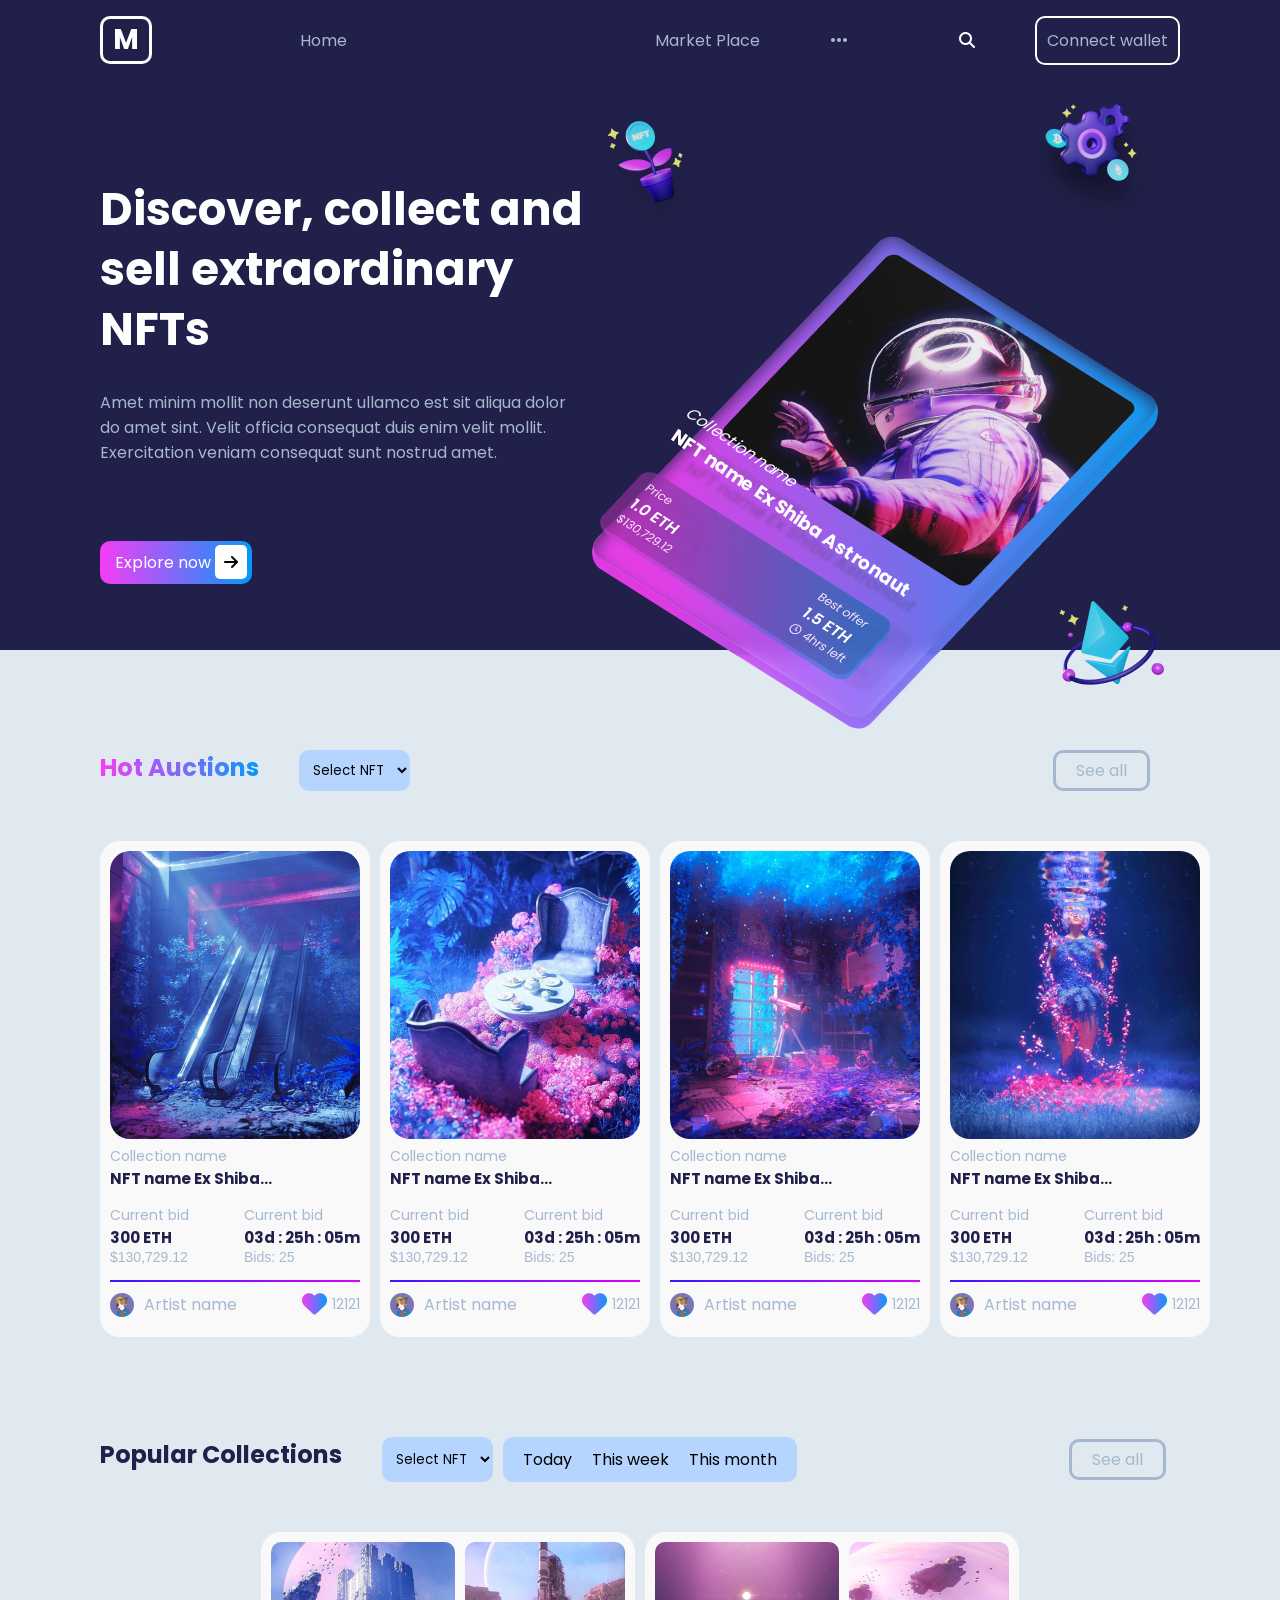
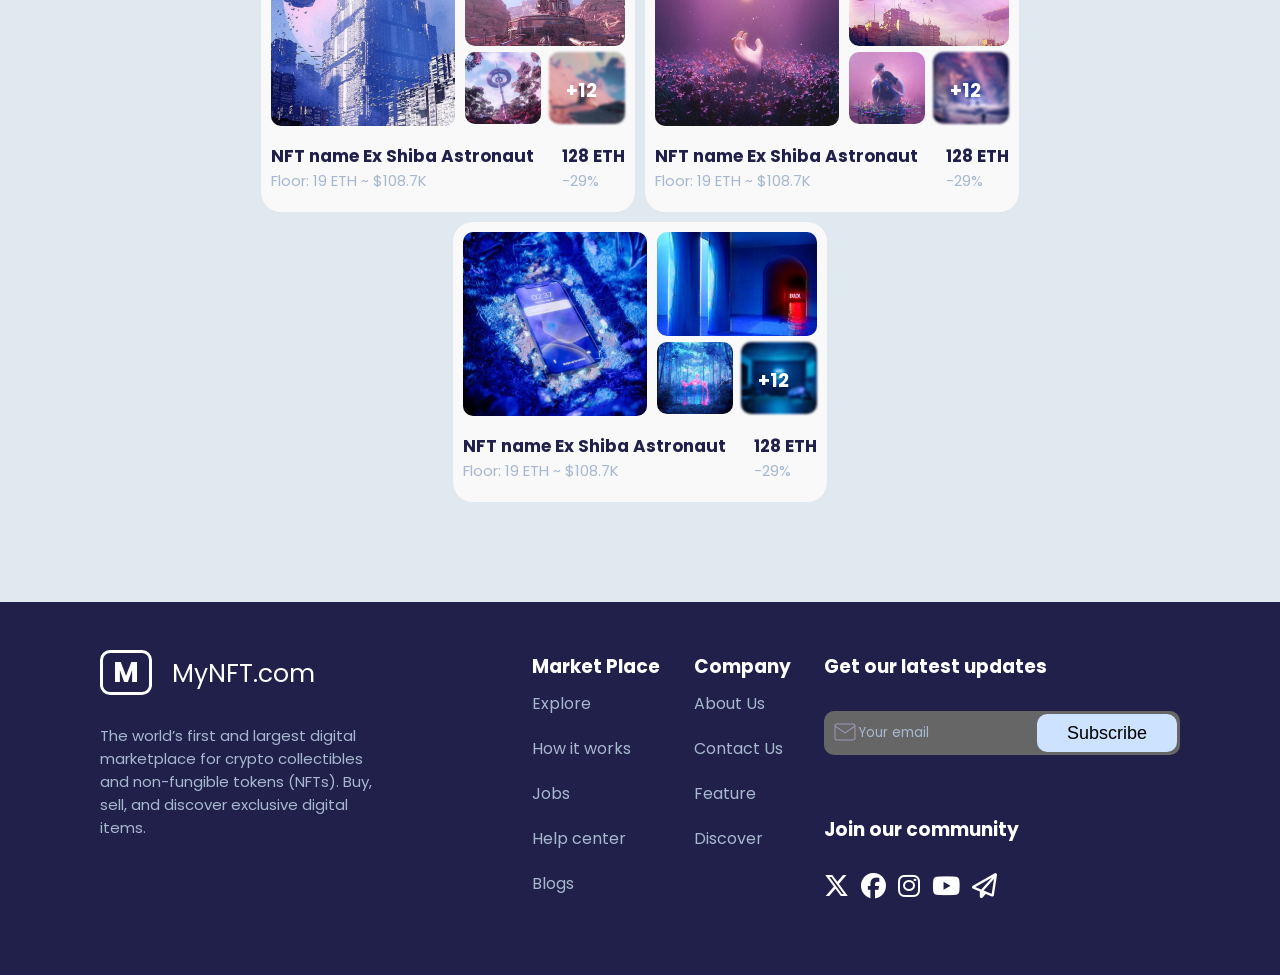
==== commit 72714795: "add hot auction and popular collection part in main page" ====
--- a/index.html
+++ b/index.html
@@ -21,7 +21,7 @@
             <input type="search" name="" placeholder="Search" id="search-bar">
         </form>
     </div>
-    <!-- This is for the mobile menu -->
+    <!-- Mobile menu -->
     <section id="mobile-menu">
         <span id="close-btn" onclick="closeSideNavBar()">
             <i class="fa-solid fa-close "></i>
@@ -96,6 +96,277 @@
                     <img src="./images/index/hero-img.png" alt="" class="hero-img">
 
                 </span>
+            </div>
+        </section>
+        <section class="hot-auction">
+            <div class="hot-auction-title-row">
+                <div class="hot-auction-title-left">
+                    <h1>Hot Auctions</h1>
+                    <select name="" id="">
+                        <option value="">Select NFT</option>
+                        <option value="">Bitcoin</option>
+                        <option value="">Ethereum</option>
+                        <option value="">Usdt</option>
+                        <option value="">Shiba Inu</option>
+                    </select>
+                </div>
+                <div class="hot-auction-title-right">
+                    <a href="" class="auction-see-all-link">See all</a>
+                </div>
+            </div>
+            <div class="hot-auction-flex-container">
+                <div class="hot-auction-flex-items">
+                    <img src="./images/index/hot-auction-img1.png" alt="" class="hot-section-img">
+                    <a href="./pages/nftDetailsLogedin.html">
+                        <div class="collection-name">
+                            <p>Collection name</p>
+                            <h3>NFT name Ex Shiba...</h3>
+                        </div>
+                        <div class="current-bid">
+                            <div class="current-bid-price">
+                                <p>Current bid</p>
+                                <h4>300 ETH</h4>
+                                <h5>$130,729.12</h5>
+                            </div>
+                            <div class="current-bid-timer">
+                                <p>Current bid</p>
+                                <h4>03d : 25h : 05m</h4>
+                                <h5>Bids: 25</h5>
+                            </div>
+                        </div>
+                        <div class="profile-avatar">
+                            <span class="profile-avatar-left">
+                                <img src="./images/index/Avatar.png" alt="">
+                                <p>Artist name</p>
+                            </span>
+                            <span class="profile-avatar-right">
+                                <i class="fa-solid fa-heart"></i>
+                                <p>12121</p>
+                            </span>
+                        </div>
+                    </a>
+                    <span class="hot-auction-hover-item-bid"> <i class="fa-solid fa-ellipsis-vertical"></i><a
+                            href="./pages/nftDetailsLogedin.html">Place a bid</a></span>
+                </div>
+                <div class="hot-auction-flex-items">
+                    <img src="./images/index/hot-auction-img2.png" alt="" class="hot-section-img">
+                    <a href="./pages/nftDetailsLogedin.html">
+                        <div class="collection-name">
+                            <p>Collection name</p>
+                            <h3>NFT name Ex Shiba...</h3>
+                        </div>
+                        <div class="current-bid">
+                            <div class="current-bid-price">
+                                <p>Current bid</p>
+                                <h4>300 ETH</h4>
+                                <h5>$130,729.12</h5>
+                            </div>
+                            <div class="current-bid-timer">
+                                <p>Current bid</p>
+                                <h4>03d : 25h : 05m</h4>
+                                <h5>Bids: 25</h5>
+                            </div>
+                        </div>
+                        <div class="profile-avatar">
+                            <span class="profile-avatar-left">
+                                <img src="./images/index/Avatar.png" alt="">
+                                <p>Artist name</p>
+                            </span>
+                            <span class="profile-avatar-right">
+                                <i class="fa-solid fa-heart"></i>
+                                <p>12121</p>
+                            </span>
+                        </div>
+                    </a>
+                    <span class="hot-auction-hover-item-bid"> <i class="fa-solid fa-ellipsis-vertical"></i><a
+                            href="./pages/nftDetailsLogedin.html">Place a bid</a></span>
+                </div>
+                <div class="hot-auction-flex-items">
+                    <img src="./images/index/hot-auction-img3.png" alt="" class="hot-section-img">
+                    <a href="./pages/nftDetailsLogedin.html">
+                        <div class="collection-name">
+                            <p>Collection name</p>
+                            <h3>NFT name Ex Shiba...</h3>
+                        </div>
+                        <div class="current-bid">
+                            <div class="current-bid-price">
+                                <p>Current bid</p>
+                                <h4>300 ETH</h4>
+                                <h5>$130,729.12</h5>
+                            </div>
+                            <div class="current-bid-timer">
+                                <p>Current bid</p>
+                                <h4>03d : 25h : 05m</h4>
+                                <h5>Bids: 25</h5>
+                            </div>
+                        </div>
+                        <div class="profile-avatar">
+                            <span class="profile-avatar-left">
+                                <img src="./images/index/Avatar.png" alt="">
+                                <p>Artist name</p>
+                            </span>
+                            <span class="profile-avatar-right">
+                                <i class="fa-solid fa-heart"></i>
+                                <p>12121</p>
+                            </span>
+                        </div>
+                    </a>
+                    <span class="hot-auction-hover-item-bid"> <i class="fa-solid fa-ellipsis-vertical"></i><a
+                            href="./pages/nftDetailsLogedin.html">Place a bid</a></span>
+                </div>
+                <div class="hot-auction-flex-items">
+                    <img src="./images/index/hot-auction-img4.png" alt="" class="hot-section-img">
+                    <a href="./pages/nftDetailsLogedin.html">
+                        <div class="collection-name">
+                            <p>Collection name</p>
+                            <h3>NFT name Ex Shiba...</h3>
+                        </div>
+                        <div class="current-bid">
+                            <div class="current-bid-price">
+                                <p>Current bid</p>
+                                <h4>300 ETH</h4>
+                                <h5>$130,729.12</h5>
+                            </div>
+                            <div class="current-bid-timer">
+                                <p>Current bid</p>
+                                <h4>03d : 25h : 05m</h4>
+                                <h5>Bids: 25</h5>
+                            </div>
+                        </div>
+                        <div class="profile-avatar">
+                            <span class="profile-avatar-left">
+                                <img src="./images/index/Avatar.png" alt="">
+                                <p>Artist name</p>
+                            </span>
+                            <span class="profile-avatar-right">
+                                <i class="fa-solid fa-heart"></i>
+                                <p>12121</p>
+                            </span>
+                        </div>
+                    </a>
+                    <span class="hot-auction-hover-item-bid"> <i class="fa-solid fa-ellipsis-vertical"></i><a
+                            href="./pages/nftDetailsLogedin.html">Place a bid</a></span>
+                </div>
+            </div>
+        </section>
+        <section class="popular-collection">
+            <div class="popular-collection-title-row">
+                <div class="title-row-left">
+                    <h1>Popular Collections</h1>
+                    <select name="" id="">
+                        <option value="">Select NFT</option>
+                        <option value="">Bitcoin</option>
+                        <option value="">Ethereum</option>
+                        <option value="">Usdt</option>
+                        <option value="">Shiba Inu</option>
+                    </select>
+                    <span class="title-row-days">
+                        <p>Today</p>
+                        <p>This week</p>
+                        <p>This month</p>
+                    </span>
+                </div>
+                <div class="title-row-right">
+                    <a href="./pages/collection.html" class="auction-see-all-link">See all</a>
+                </div>
+            </div>
+            <div class="popular-collection-flex-container">
+                <div class="popular-collection-flex-items">
+                    <a href="./pages/collectionDetail.html">
+                        <div class="img-section">
+                            <div class="img-section-left">
+                                <img src="./images/index/popular-collection-flex-item1-img1.png" alt=""
+                                    class="img-section-big-img">
+                            </div>
+                            <div class="img-section-right">
+                                <img src="./images/index/popular-collection-flex-item1-img2.png" alt=""
+                                    class="img-section-small-img">
+                                <img src="./images/index/popular-collection-flex-item1-img3.png" alt=""
+                                    class="img-section-smaller-img">
+                                <span>
+                                    <img src="./images/index/popular-collection-flex-item1-more-img.png" alt=""
+                                        class="img-section-smaller-img more-img">
+                                    <h3>+12</h3>
+                                </span>
+
+                            </div>
+                        </div>
+                        <div class="info-section">
+                            <span>
+                                <h2>NFT name Ex Shiba Astronaut</h2>
+                                <p>Floor: 19 ETH ~ $108.7K</p>
+                            </span>
+                            <span>
+                                <h2>128 ETH</h2>
+                                <p>-29%</p>
+                            </span>
+                        </div>
+                    </a>
+                </div>
+                <div class="popular-collection-flex-items">
+                    <a href="./pages/collectionDetail.html">
+                        <div class="img-section">
+                            <div class="img-section-left">
+                                <img src="./images/index/popular-collection-flex-item2-img1.png" alt=""
+                                    class="img-section-big-img">
+                            </div>
+                            <div class="img-section-right">
+                                <img src="./images/index/popular-collection-flex-item2-img2.png" alt=""
+                                    class="img-section-small-img">
+                                <img src="./images/index/popular-collection-flex-item2-img3.png" alt=""
+                                    class="img-section-smaller-img">
+                                <span>
+                                    <img src="./images/index/popular-collection-flex-item2-more-img.png" alt=""
+                                        class="img-section-smaller-img more-img">
+                                    <h3>+12</h3>
+                                </span>
+
+                            </div>
+                        </div>
+                        <div class="info-section">
+                            <span>
+                                <h2>NFT name Ex Shiba Astronaut</h2>
+                                <p>Floor: 19 ETH ~ $108.7K</p>
+                            </span>
+                            <span>
+                                <h2>128 ETH</h2>
+                                <p>-29%</p>
+                            </span>
+                        </div>
+                    </a>
+                </div>
+                <div class="popular-collection-flex-items">
+                    <a href="./pages/collectionDetail.html">
+                        <div class="img-section">
+                            <div class="img-section-left">
+                                <img src="./images/index/popular-collection-flex-item3-img1.png" alt=""
+                                    class="img-section-big-img">
+                            </div>
+                            <div class="img-section-right">
+                                <img src="./images/index/popular-collection-flex-item3-img2.png" alt=""
+                                    class="img-section-small-img">
+                                <img src="./images/index/popular-collection-flex-item3-img3.png" alt=""
+                                    class="img-section-smaller-img">
+                                <span>
+                                    <img src="./images/index/popular-collection-flex-item3-more-img.png" alt=""
+                                        class="img-section-smaller-img more-img">
+                                    <h3>+12</h3>
+                                </span>
+
+                            </div>
+                        </div>
+                        <div class="info-section">
+                            <span>
+                                <h2>NFT name Ex Shiba Astronaut</h2>
+                                <p>Floor: 19 ETH ~ $108.7K</p>
+                            </span>
+                            <span>
+                                <h2>128 ETH</h2>
+                                <p>-29%</p>
+                            </span>
+                        </div>
+                    </a>
+                </div>
             </div>
         </section>
     </main>
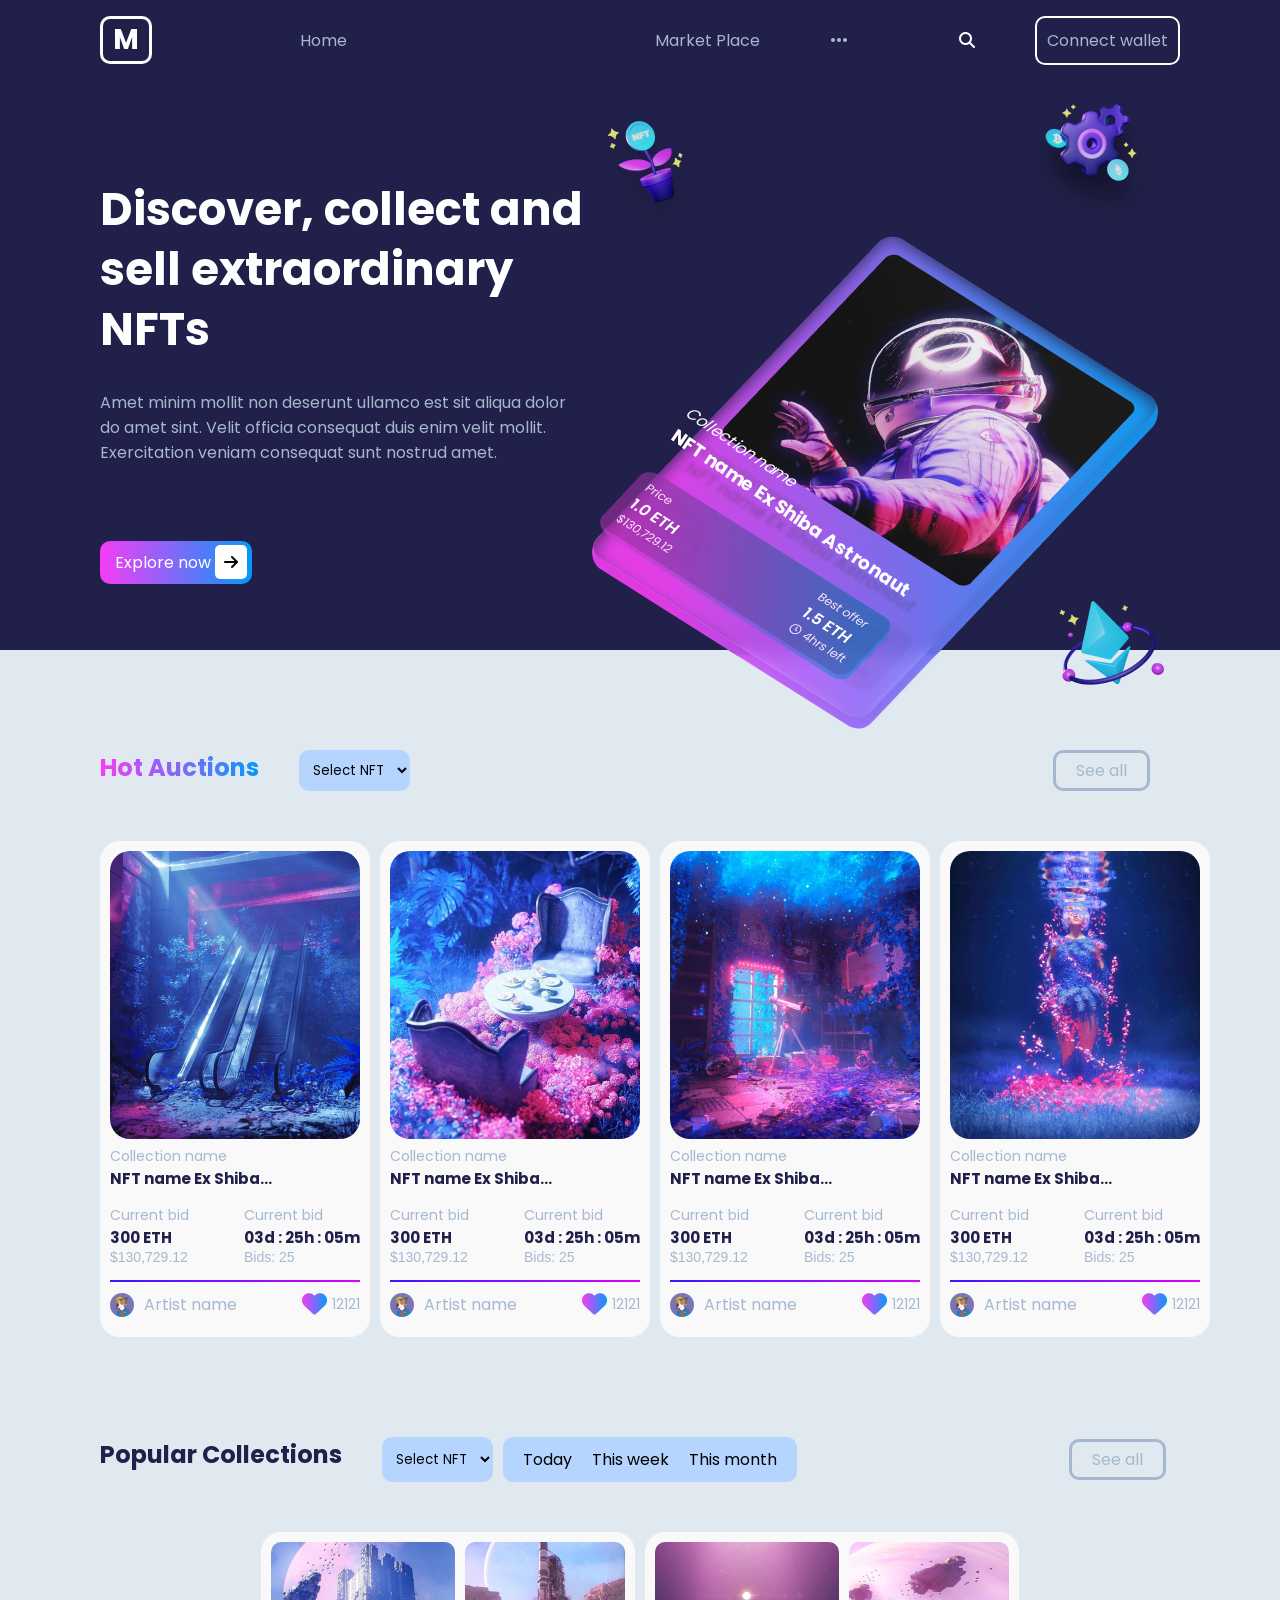
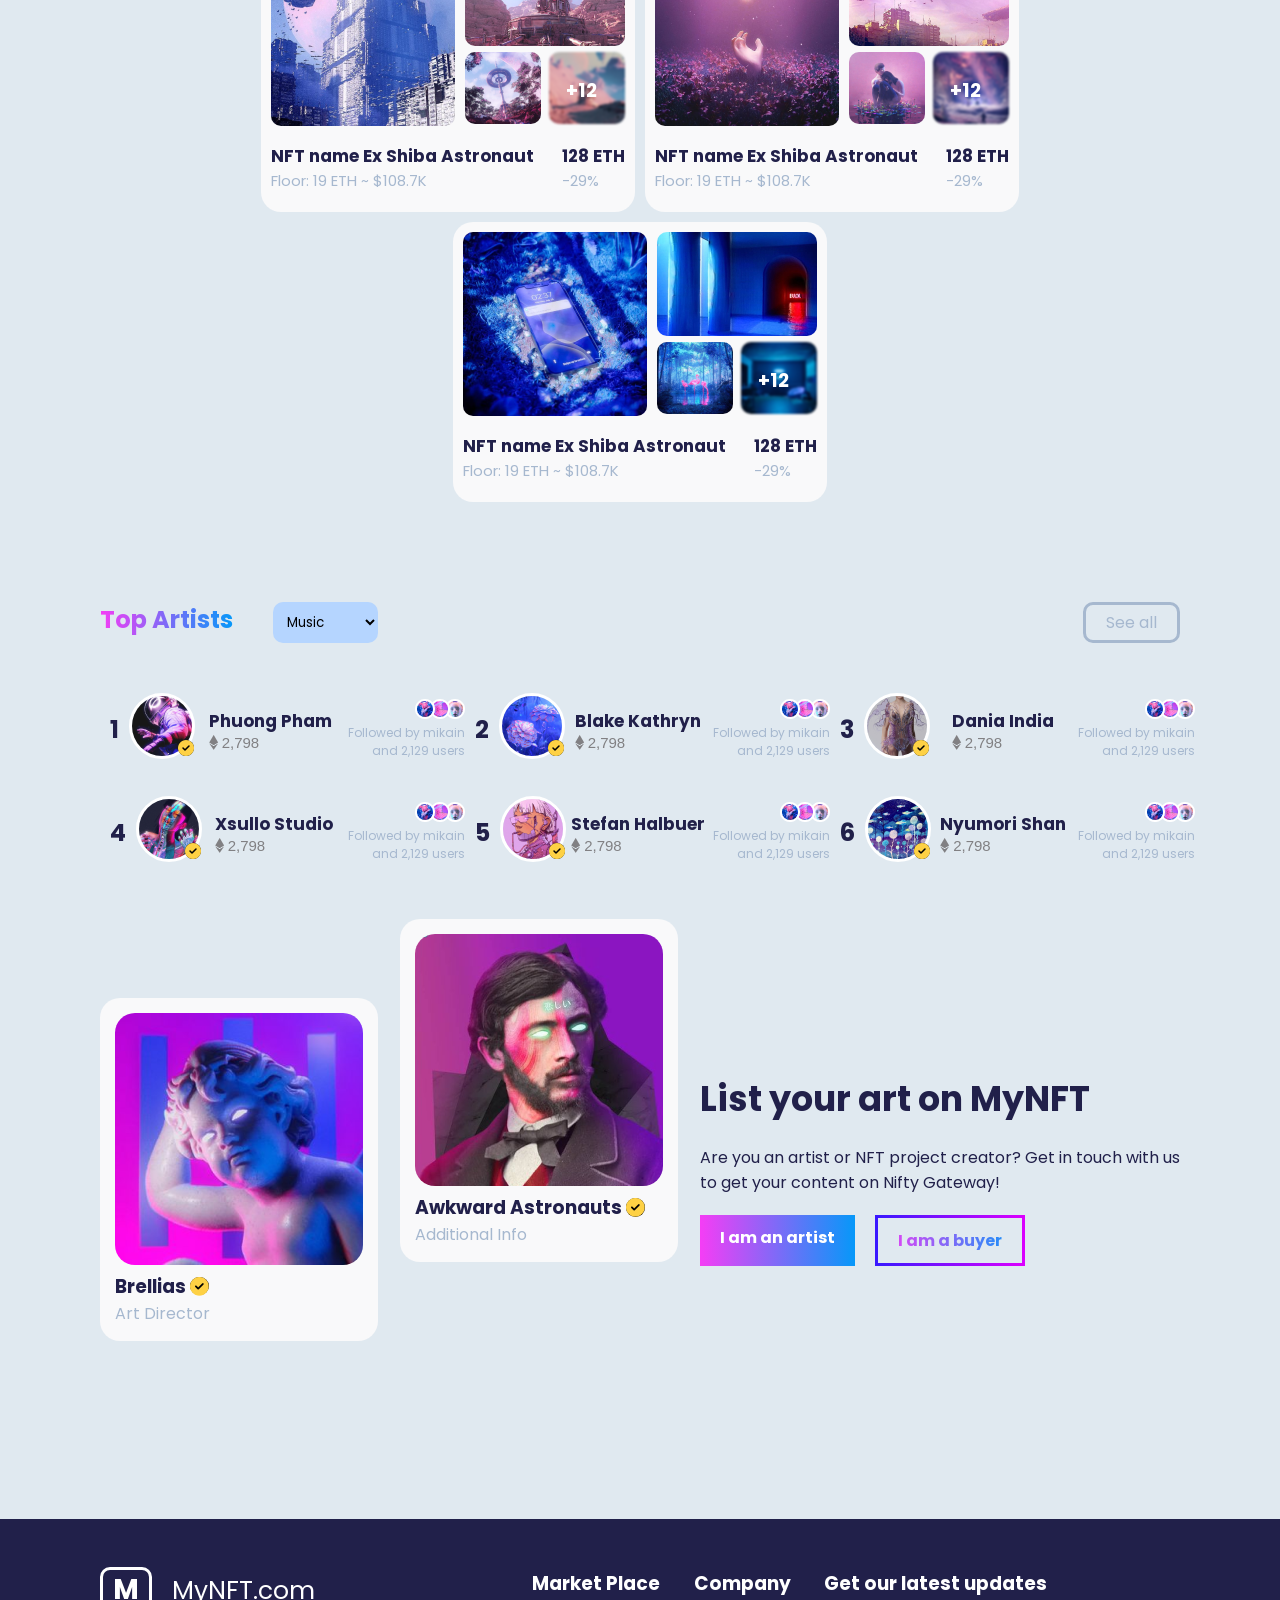
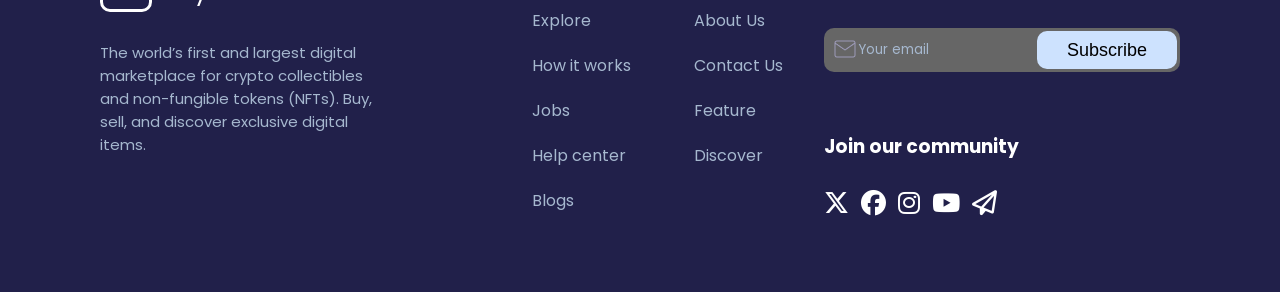
==== commit dad872b4: "top artist collection and art list part" ====
--- a/index.html
+++ b/index.html
@@ -367,6 +367,203 @@
                         </div>
                     </a>
                 </div>
+            </div>
+        </section>
+        <section class="top-artist-collection">
+            <div class="top-artist-title-row">
+                <div class="top-artist-left">
+                    <h1>Top Artists</h1>
+                    <select name="" id="">
+                        <option value="">Music</option>
+                        <option value="">Bitcoin</option>
+                        <option value="">Ethereum</option>
+                        <option value="">Usdt</option>
+                        <option value="">Shiba Inu</option>
+                    </select>
+                </div>
+                <div class="top-artist-right">
+                    <a href="" class="auction-see-all-link">See all</a>
+
+                </div>
+            </div>
+            <div class="top-artist-container">
+                <div class="top-artist-items top-artist-items1">
+                    <span class="profile-pics">
+                        <h1>1</h1>
+                        <div class="profile-verified">
+                            <a href="./pages/artist.html">
+                                <img src="./images/index/top-artist-profile-img1.png" alt="">
+                                <i class="fa-solid fa-circle-check"></i>
+                            </a>
+
+                        </div>
+                    </span>
+                    <span class="profile-name">
+                        <h3><a href="./pages/artist.html">Phuong Pham</a></h3>
+                        <p><i class="fa-brands fa-ethereum"></i> 2,798</p>
+                    </span>
+                    <span class="followers">
+                        <div class="followers-display-pic">
+                            <img src="./images/index/top-artist-followers-img1.png" alt=""
+                                class="followers-display-pic1"><img src="./images/index/top-artist-followers-img2.png"
+                                alt="" class="followers-display-pic2"><img
+                                src="./images/index/top-artist-followers-img3.png" alt=""
+                                class="followers-display-pic3">
+                        </div>
+                        <p>Followed by mikain and 2,129 users</p>
+                    </span>
+                </div>
+                <div class="top-artist-items top-artist-items2">
+                    <span class="profile-pics">
+                        <h1>2</h1>
+                        <div class="profile-verified">
+                            <a href="./pages/artist.html">
+                                <img src="./images/index/top-artist-profile-img2.png" alt="">
+                                <i class="fa-solid fa-circle-check"></i>
+                            </a>
+                        </div>
+                    </span>
+                    <span class="profile-name">
+                        <h3><a href="./pages/artist.html">Blake Kathryn</a></h3>
+                        <p><i class="fa-brands fa-ethereum"></i> 2,798</p>
+                    </span>
+                    <span class="followers">
+                        <div class="followers-display-pic">
+                            <img src="./images/index/top-artist-followers-img1.png" alt=""
+                                class="followers-display-pic1"><img src="./images/index/top-artist-followers-img2.png"
+                                alt="" class="followers-display-pic2"><img
+                                src="./images/index/top-artist-followers-img3.png" alt=""
+                                class="followers-display-pic3">
+                        </div>
+                        <p>Followed by mikain and 2,129 users</p>
+                    </span>
+                </div>
+                <div class="top-artist-items top-artist-items3">
+                    <span class="profile-pics">
+                        <h1>3</h1>
+                        <div class="profile-verified">
+                            <a href="./pages/artist.html">
+                                <img src="./images/index/top-artist-profile-img3.png" alt="">
+                                <i class="fa-solid fa-circle-check"></i>
+                            </a>
+                        </div>
+                    </span>
+                    <span class="profile-name">
+                        <h3><a href="./pages/artist.html">Dania India</a></h3>
+                        <p><i class="fa-brands fa-ethereum"></i> 2,798</p>
+                    </span>
+                    <span class="followers">
+                        <div class="followers-display-pic">
+                            <img src="./images/index/top-artist-followers-img1.png" alt=""
+                                class="followers-display-pic1"><img src="./images/index/top-artist-followers-img2.png"
+                                alt="" class="followers-display-pic2"><img
+                                src="./images/index/top-artist-followers-img3.png" alt=""
+                                class="followers-display-pic3">
+                        </div>
+                        <p>Followed by mikain and 2,129 users</p>
+                    </span>
+                </div>
+                <div class="top-artist-items top-artist-items4">
+                    <span class="profile-pics">
+                        <h1>4</h1>
+                        <div class="profile-verified">
+                            <a href="./pages/artist.html">
+                                <img src="./images/index/top-artist-profile-img4.png" alt="">
+                                <i class="fa-solid fa-circle-check"></i>
+                            </a>
+                        </div>
+                    </span>
+                    <span class="profile-name">
+                        <h3><a href="./pages/artist.html">Xsullo Studio</a></h3>
+                        <p><i class="fa-brands fa-ethereum"></i> 2,798</p>
+                    </span>
+                    <span class="followers">
+                        <div class="followers-display-pic">
+                            <img src="./images/index/top-artist-followers-img1.png" alt=""
+                                class="followers-display-pic1"><img src="./images/index/top-artist-followers-img2.png"
+                                alt="" class="followers-display-pic2"><img
+                                src="./images/index/top-artist-followers-img3.png" alt=""
+                                class="followers-display-pic3">
+                        </div>
+                        <p>Followed by mikain and 2,129 users</p>
+                    </span>
+                </div>
+                <div class="top-artist-items top-artist-items5">
+                    <span class="profile-pics">
+                        <h1>5</h1>
+                        <div class="profile-verified">
+                            <a href="./pages/artist.html">
+                                <img src="./images/index/top-artist-profile-img5.png" alt="">
+                                <i class="fa-solid fa-circle-check"></i>
+                            </a>
+                        </div>
+                    </span>
+                    <span class="profile-name">
+                        <h3><a href="./pages/artist.html">Stefan Halbuer</a></h3>
+                        <p><i class="fa-brands fa-ethereum"></i> 2,798</p>
+                    </span>
+                    <span class="followers">
+                        <div class="followers-display-pic">
+                            <img src="./images/index/top-artist-followers-img1.png" alt=""
+                                class="followers-display-pic1"><img src="./images/index/top-artist-followers-img2.png"
+                                alt="" class="followers-display-pic2"><img
+                                src="./images/index/top-artist-followers-img3.png" alt=""
+                                class="followers-display-pic3">
+                        </div>
+                        <p>Followed by mikain and 2,129 users</p>
+                    </span>
+                </div>
+                <div class="top-artist-items top-artist-items6">
+                    <span class="profile-pics">
+                        <h1>6</h1>
+                        <div class="profile-verified">
+                            <a href="./pages/artist.html">
+                                <img src="./images/index/top-artist-profile-img6.png" alt="">
+                                <i class="fa-solid fa-circle-check"></i>
+                            </a>
+                        </div>
+                    </span>
+                    <span class="profile-name">
+                        <h3><a href="./pages/artist.html">Nyumori Shan</a></h3>
+                        <p><i class="fa-brands fa-ethereum"></i> 2,798</p>
+                    </span>
+                    <span class="followers">
+                        <div class="followers-display-pic">
+                            <img src="./images/index/top-artist-followers-img1.png" alt=""
+                                class="followers-display-pic1"><img src="./images/index/top-artist-followers-img2.png"
+                                alt="" class="followers-display-pic2"><img
+                                src="./images/index/top-artist-followers-img3.png" alt=""
+                                class="followers-display-pic3">
+                        </div>
+                        <p>Followed by mikain and 2,129 users</p>
+                    </span>
+                </div>
+            </div>
+        </section>
+        <section class="art-list">
+            <div class="art-list-flex-item1">
+                <span class="info">
+                    <img src="./images/index/art-list-img1.png" alt="" class="art-list-img">
+
+                    <h3>Brellias <i class="fa-solid fa-circle-check"></i></h3>
+                    <p>Art Director</p>
+                </span>
+            </div>
+            <div class="art-list-flex-item2">
+                <span class="info">
+                    <img src="./images/index/art-list-img2.png" alt="" class="art-list-img">
+                    <h3>Awkward Astronauts <i class="fa-solid fa-circle-check"></i></h3>
+                    <p>Additional Info</p>
+                </span>
+            </div>
+            <div class="art-list-right">
+                <h1>List your art on MyNFT</h1>
+                <p>Are you an artist or NFT project creator? Get in touch with us to get your content on Nifty Gateway!
+                </p>
+                <span>
+                    <a href="" class="artist-btn1">I am an artist</a>
+                    <a href="" class="artist-btn2">I am a buyer</a>
+                </span>
             </div>
         </section>
     </main>
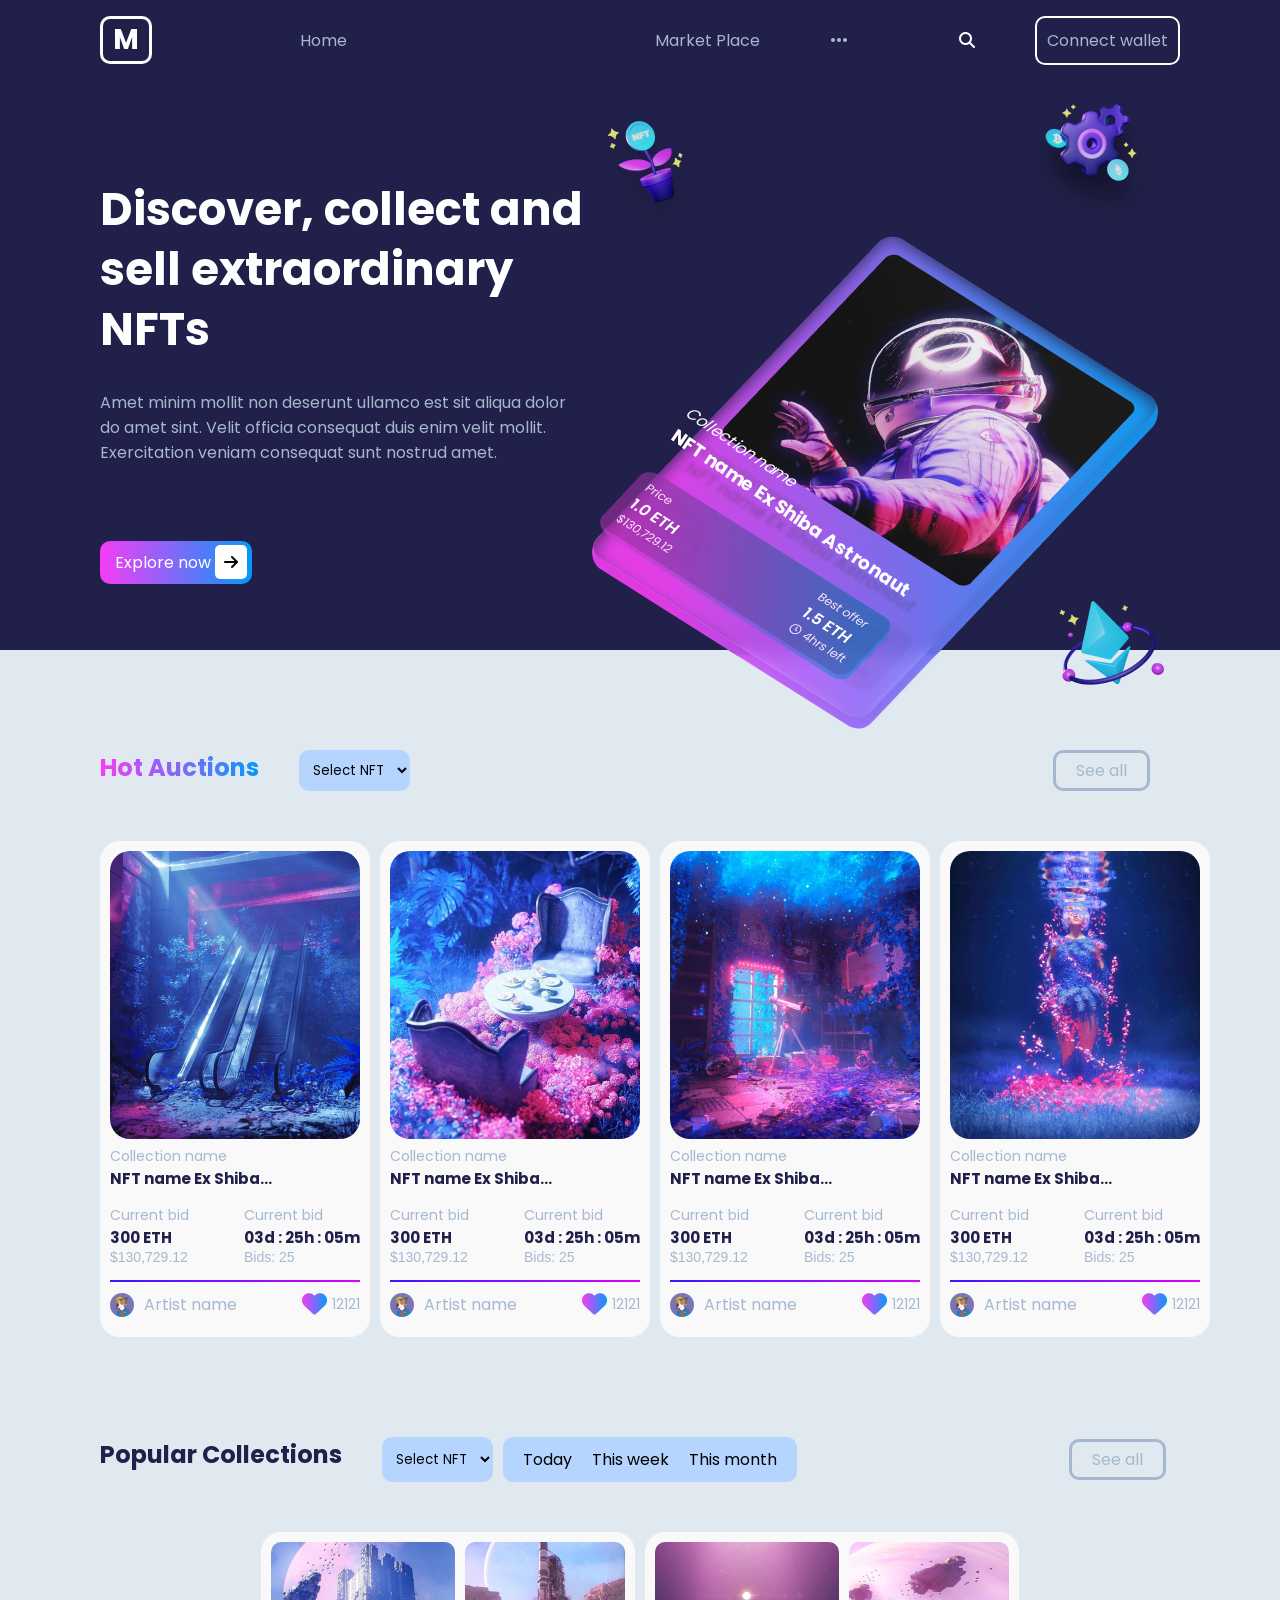
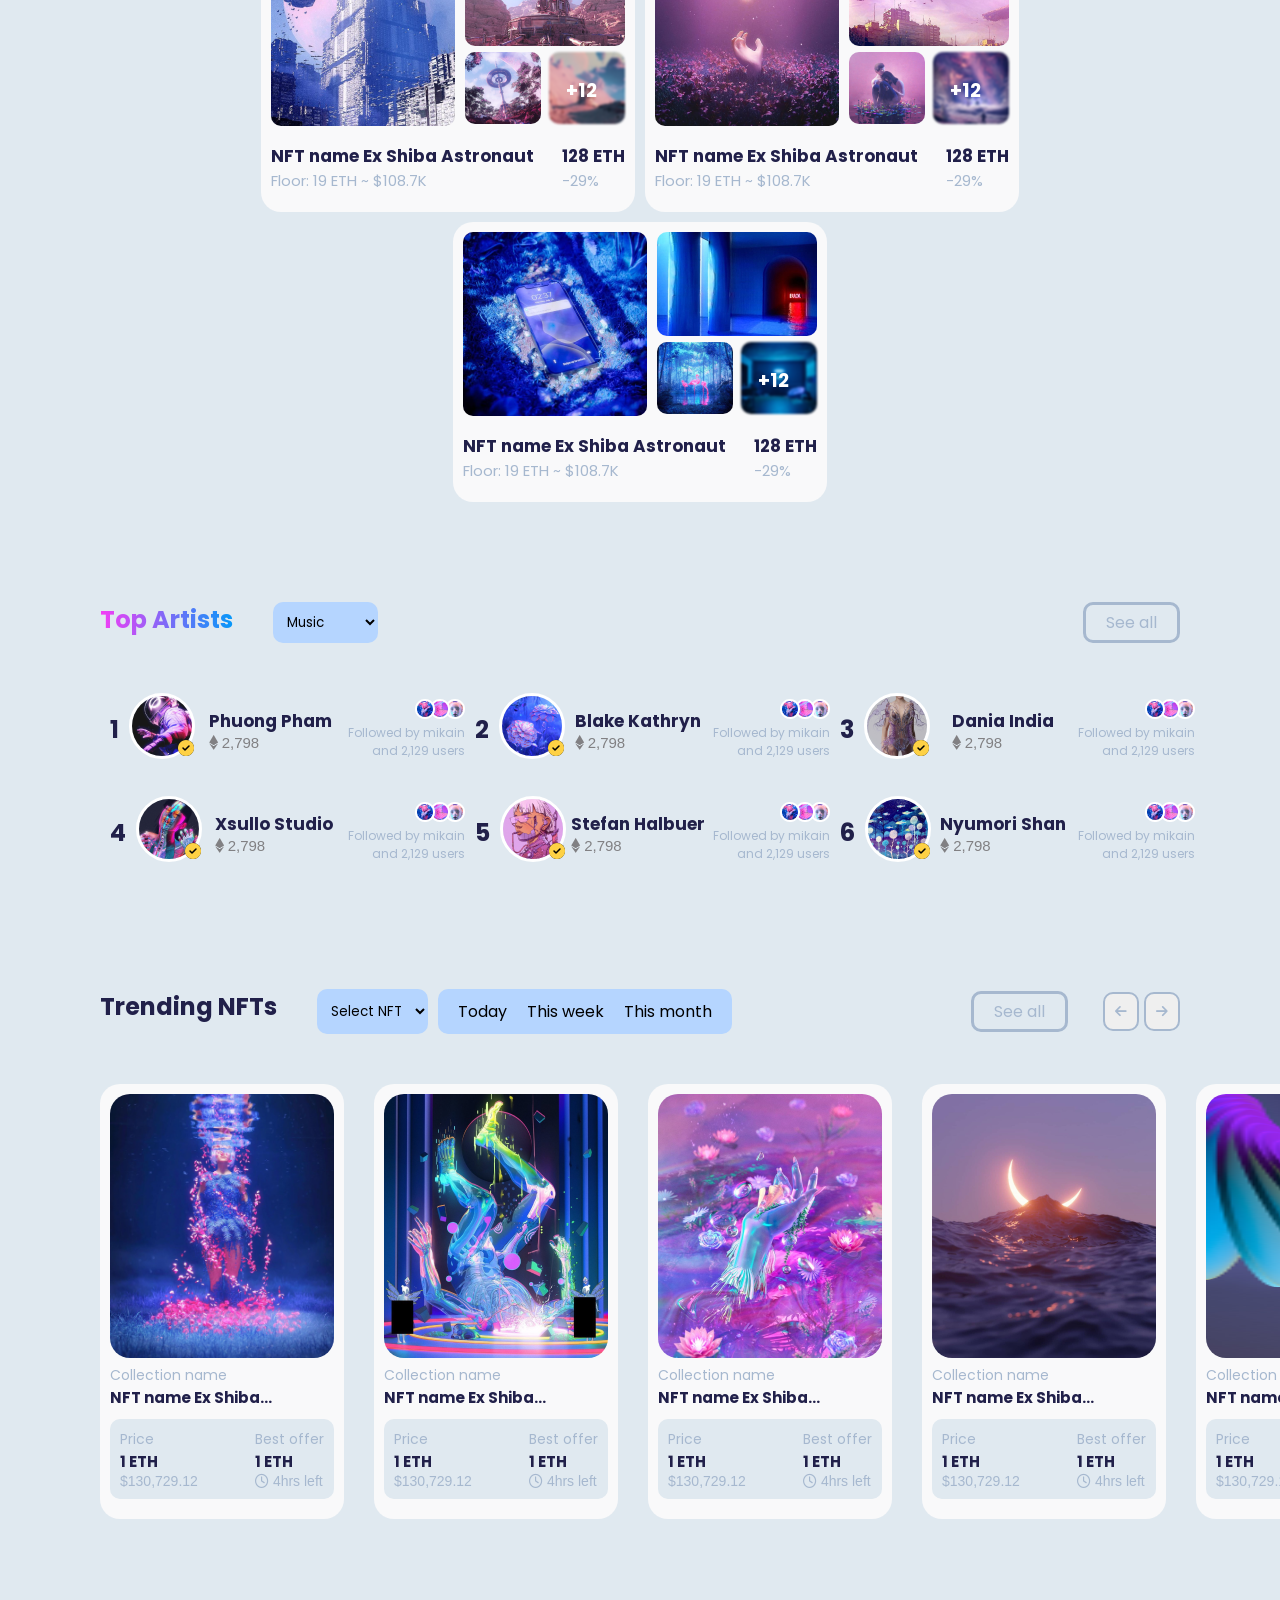
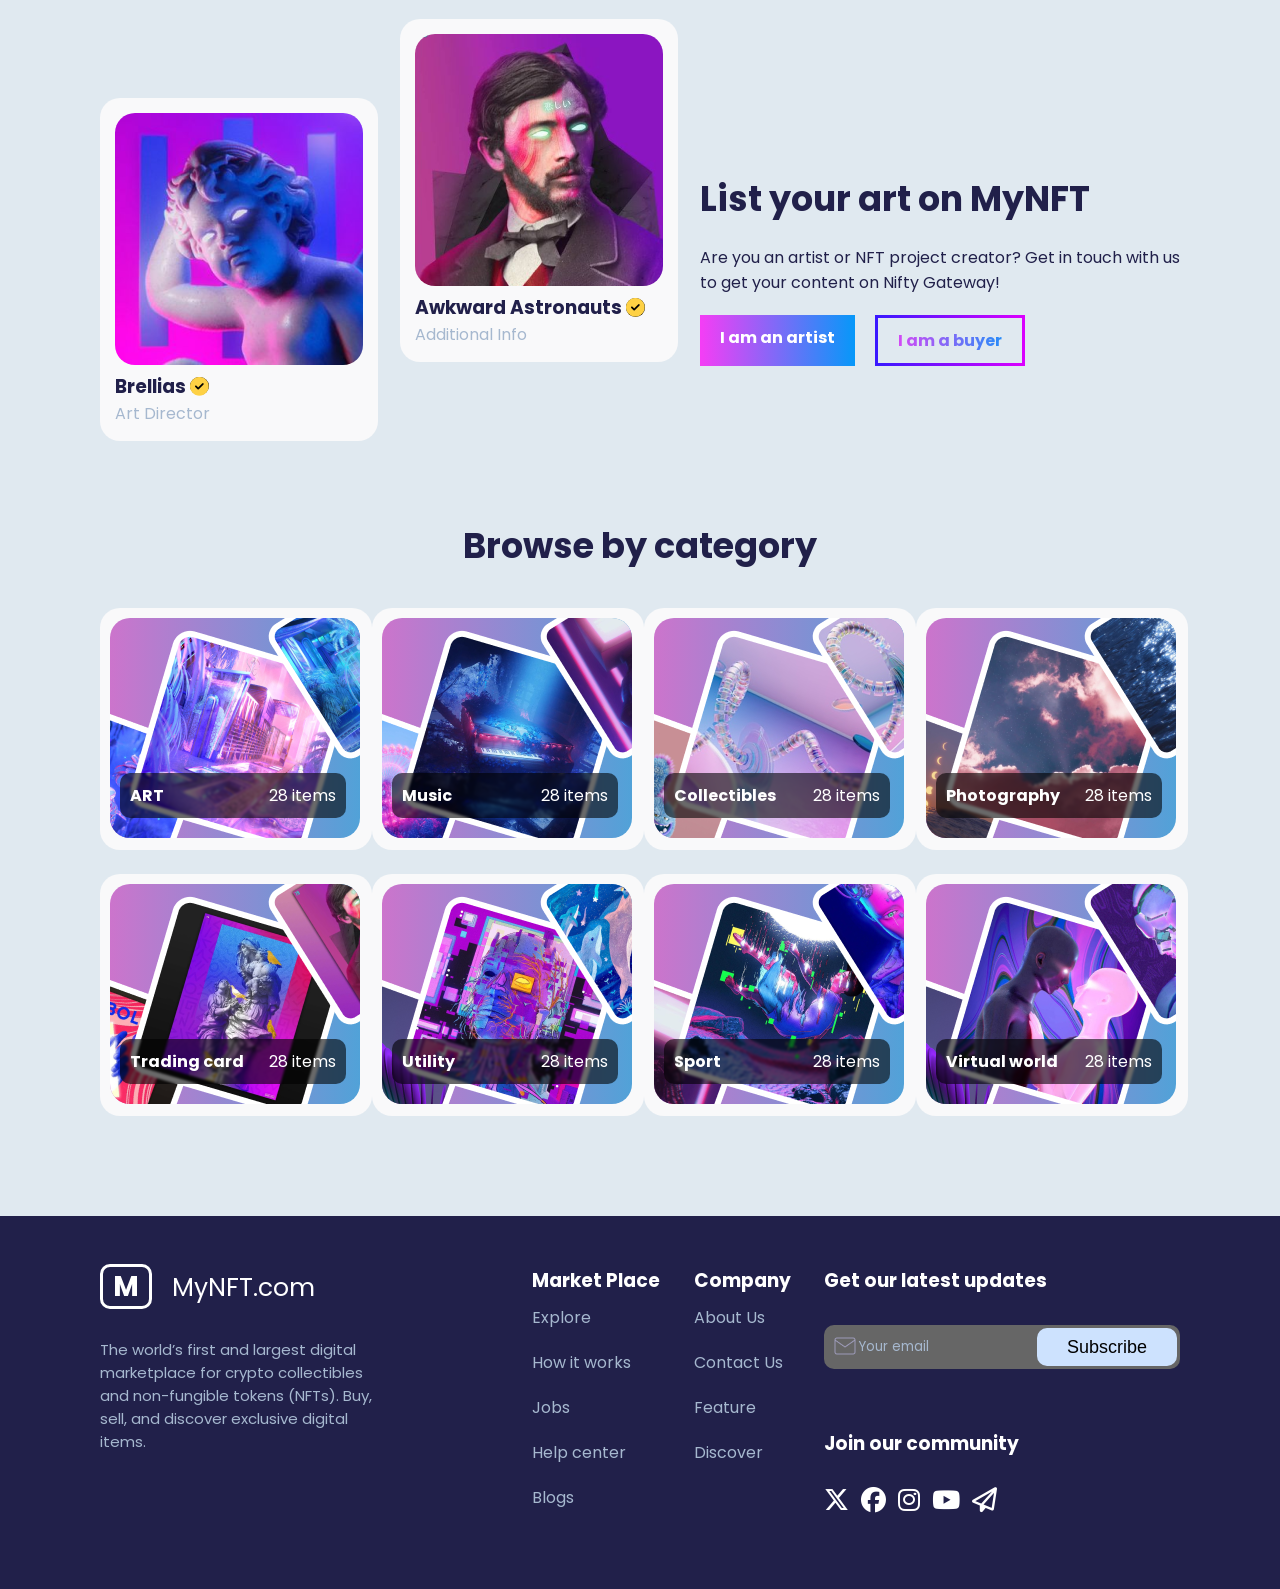
==== commit 073dd729: "trending nft and browse category part" ====
--- a/index.html
+++ b/index.html
@@ -540,6 +540,188 @@
                 </div>
             </div>
         </section>
+        <section class="trending-nft">
+            <div class="trending-nft-title-row">
+                <div class="title-row-left">
+                    <h1>Trending NFTs</h1>
+                    <select name="" id="">
+                        <option value="">Select NFT</option>
+                        <option value="">Bitcoin</option>
+                        <option value="">Ethereum</option>
+                        <option value="">Usdt</option>
+                        <option value="">Shiba Inu</option>
+                    </select>
+                    <span class="title-row-days">
+                        <p>Today</p>
+                        <p>This week</p>
+                        <p>This month</p>
+                    </span>
+                </div>
+                <div class="title-row-right">
+                    <a href="./" class="auction-see-all-link">See all</a>
+                    <button onclick="hideSlides(-1)">
+                        <i class="fa-solid fa-arrow-left"></i>
+                    </button>
+                    <button onclick="showSlides(1)">
+                        <i class="fa-solid fa-arrow-right"></i>
+                    </button>
+                </div>
+            </div>
+            <div class="trending-nft-flex-container" id="see-all-elem">
+                <div class="trending-nft-flex-items">
+                    <img src="./images/index/hot-auction-img4.png" alt="" class="trending-nft-img">
+                    <div class="collection-name">
+                        <p>Collection name</p>
+                        <h3>NFT name Ex Shiba...</h3>
+                    </div>
+                    <div class="current-bid">
+                        <div class="current-bid-price">
+                            <p>Price</p>
+                            <h4>1 ETH</h4>
+                            <h5>$130,729.12</h5>
+                        </div>
+                        <div class="best-offer-timer">
+                            <p>Best offer</p>
+                            <h4>1 ETH</h4>
+                            <h5><i class="fa-regular fa-clock"></i> 4hrs left</h5>
+                        </div>
+                    </div>
+                </div>
+                <div class="trending-nft-flex-items">
+                    <img src="./images/index/trending-nft-img2.png" alt="" class="trending-nft-img">
+                    <div class="collection-name">
+                        <p>Collection name</p>
+                        <h3>NFT name Ex Shiba...</h3>
+                    </div>
+                    <div class="current-bid">
+                        <div class="current-bid-price">
+                            <p>Price</p>
+                            <h4>1 ETH</h4>
+                            <h5>$130,729.12</h5>
+                        </div>
+                        <div class="best-offer-timer">
+                            <p>Best offer</p>
+                            <h4>1 ETH</h4>
+                            <h5><i class="fa-regular fa-clock"></i> 4hrs left</h5>
+                        </div>
+                    </div>
+                </div>
+                <div class="trending-nft-flex-items">
+                    <img src="./images/index/trending-nft-img3.png" alt="" class="trending-nft-img">
+                    <div class="collection-name">
+                        <p>Collection name</p>
+                        <h3>NFT name Ex Shiba...</h3>
+                    </div>
+                    <div class="current-bid">
+                        <div class="current-bid-price">
+                            <p>Price</p>
+                            <h4>1 ETH</h4>
+                            <h5>$130,729.12</h5>
+                        </div>
+                        <div class="best-offer-timer">
+                            <p>Best offer</p>
+                            <h4>1 ETH</h4>
+                            <h5><i class="fa-regular fa-clock"></i> 4hrs left</h5>
+                        </div>
+                    </div>
+                </div>
+                <div class="trending-nft-flex-items">
+                    <img src="./images/index/trending-nft-img4.png" alt="" class="trending-nft-img">
+                    <div class="collection-name">
+                        <p>Collection name</p>
+                        <h3>NFT name Ex Shiba...</h3>
+                    </div>
+                    <div class="current-bid">
+                        <div class="current-bid-price">
+                            <p>Price</p>
+                            <h4>1 ETH</h4>
+                            <h5>$130,729.12</h5>
+                        </div>
+                        <div class="best-offer-timer">
+                            <p>Best offer</p>
+                            <h4>1 ETH</h4>
+                            <h5><i class="fa-regular fa-clock"></i> 4hrs left</h5>
+                        </div>
+                    </div>
+                </div>
+                <div class="trending-nft-flex-items">
+                    <img src="./images/index/trending-nft-img5.png" alt="" class="trending-nft-img">
+                    <div class="collection-name">
+                        <p>Collection name</p>
+                        <h3>NFT name Ex Shiba...</h3>
+                    </div>
+                    <div class="current-bid">
+                        <div class="current-bid-price">
+                            <p>Price</p>
+                            <h4>1 ETH</h4>
+                            <h5>$130,729.12</h5>
+                        </div>
+                        <div class="best-offer-timer">
+                            <p>Best offer</p>
+                            <h4>1 ETH</h4>
+                            <h5><i class="fa-regular fa-clock"></i> 4hrs left</h5>
+                        </div>
+                    </div>
+                </div>
+                <div class="trending-nft-flex-items">
+                    <img src="./images/index/trending-nft-img5.png" alt="" class="trending-nft-img">
+                    <div class="collection-name">
+                        <p>Collection name</p>
+                        <h3>NFT name Ex Shiba...</h3>
+                    </div>
+                    <div class="current-bid">
+                        <div class="current-bid-price">
+                            <p>Price</p>
+                            <h4>1 ETH</h4>
+                            <h5>$130,729.12</h5>
+                        </div>
+                        <div class="best-offer-timer">
+                            <p>Best offer</p>
+                            <h4>1 ETH</h4>
+                            <h5><i class="fa-regular fa-clock"></i> 4hrs left</h5>
+                        </div>
+                    </div>
+                </div>
+                <div class="trending-nft-flex-items">
+                    <img src="./images/index/trending-nft-img5.png" alt="" class="trending-nft-img">
+                    <div class="collection-name">
+                        <p>Collection name</p>
+                        <h3>NFT name Ex Shiba...</h3>
+                    </div>
+                    <div class="current-bid">
+                        <div class="current-bid-price">
+                            <p>Price</p>
+                            <h4>1 ETH</h4>
+                            <h5>$130,729.12</h5>
+                        </div>
+                        <div class="best-offer-timer">
+                            <p>Best offer</p>
+                            <h4>1 ETH</h4>
+                            <h5><i class="fa-regular fa-clock"></i> 4hrs left</h5>
+                        </div>
+                    </div>
+                </div>
+                <div class="trending-nft-flex-items">
+                    <img src="./images/index/trending-nft-img5.png" alt="" class="trending-nft-img">
+                    <div class="collection-name">
+                        <p>Collection name</p>
+                        <h3>NFT name Ex Shiba...</h3>
+                    </div>
+                    <div class="current-bid">
+                        <div class="current-bid-price">
+                            <p>Price</p>
+                            <h4>1 ETH</h4>
+                            <h5>$130,729.12</h5>
+                        </div>
+                        <div class="best-offer-timer">
+                            <p>Best offer</p>
+                            <h4>1 ETH</h4>
+                            <h5><i class="fa-regular fa-clock"></i> 4hrs left</h5>
+                        </div>
+                    </div>
+                </div>
+            </div>
+        </section>
         <section class="art-list">
             <div class="art-list-flex-item1">
                 <span class="info">
@@ -564,6 +746,123 @@
                     <a href="" class="artist-btn1">I am an artist</a>
                     <a href="" class="artist-btn2">I am a buyer</a>
                 </span>
+            </div>
+        </section>
+        <section class="browse-category">
+            <h1>Browse by category</h1>
+            <div class="browse-flex-container">
+                <div class="browse-flex-item">
+                    <span class="img-stack">
+                        <img src="./images/index/browse-category-item1-img1.png" alt=""
+                            class="browse-category-item1-img1">
+                        <img src="./images/index/browse-category-item1-img2.png" alt=""
+                            class="browse-category-item1-img2">
+                        <img src="./images/index/browse-category-item1-img3.png" alt=""
+                            class="browse-category-item1-img3">
+                        <span class="floating-text">
+                            <h3>ART</h3>
+                            <p>28 items</p>
+                        </span>
+                    </span>
+                </div>
+                <div class="browse-flex-item">
+                    <span class="img-stack">
+                        <img src="./images/index/browse-category-item2-img1.png" alt=""
+                            class="browse-category-item1-img1">
+                        <img src="./images/index/browse-category-item2-img2.png" alt=""
+                            class="browse-category-item1-img2">
+                        <img src="./images/index/browse-category-item2-img3.png" alt=""
+                            class="browse-category-item1-img3">
+                        <span class="floating-text">
+                            <h3>Music</h3>
+                            <p>28 items</p>
+                        </span>
+                    </span>
+                </div>
+                <div class="browse-flex-item">
+                    <span class="img-stack">
+                        <img src="./images/index/browse-category-item3-img1.png" alt=""
+                            class="browse-category-item1-img1">
+                        <img src="./images/index/browse-category-item3-img2.png" alt=""
+                            class="browse-category-item1-img2">
+                        <img src="./images/index/browse-category-item3-img3.png" alt=""
+                            class="browse-category-item1-img3">
+                        <span class="floating-text">
+                            <h3>Collectibles</h3>
+                            <p>28 items</p>
+                        </span>
+                    </span>
+                </div>
+                <div class="browse-flex-item">
+                    <span class="img-stack">
+                        <img src="./images/index/browse-category-item4-img1.png" alt=""
+                            class="browse-category-item1-img1">
+                        <img src="./images/index/browse-category-item4-img2.png" alt=""
+                            class="browse-category-item1-img2">
+                        <img src="./images/index/browse-category-item4-img3.png" alt=""
+                            class="browse-category-item1-img3">
+                        <span class="floating-text">
+                            <h3>Photography</h3>
+                            <p>28 items</p>
+                        </span>
+                    </span>
+                </div>
+                <div class="browse-flex-item">
+                    <span class="img-stack">
+                        <img src="./images/index/browse-category-item5-img1.png" alt=""
+                            class="browse-category-item1-img1">
+                        <img src="./images/index/browse-category-item5-img2.png" alt=""
+                            class="browse-category-item1-img2">
+                        <img src="./images/index/browse-category-item5-img3.png" alt=""
+                            class="browse-category-item1-img3">
+                        <span class="floating-text">
+                            <h3>Trading card</h3>
+                            <p>28 items</p>
+                        </span>
+                    </span>
+                </div>
+                <div class="browse-flex-item">
+                    <span class="img-stack">
+                        <img src="./images/index/browse-category-item6-img1.png" alt=""
+                            class="browse-category-item1-img1">
+                        <img src="./images/index/browse-category-item6-img2.png" alt=""
+                            class="browse-category-item1-img2">
+                        <img src="./images/index/browse-category-item6-img3.png" alt=""
+                            class="browse-category-item1-img3">
+                        <span class="floating-text">
+                            <h3>Utility</h3>
+                            <p>28 items</p>
+                        </span>
+                    </span>
+                </div>
+                <div class="browse-flex-item">
+                    <span class="img-stack">
+                        <img src="./images/index/browse-category-item7-img1.png" alt=""
+                            class="browse-category-item1-img1">
+                        <img src="./images/index/browse-category-item7-img2.png" alt=""
+                            class="browse-category-item1-img2">
+                        <img src="./images/index/browse-category-item7-img3.png" alt=""
+                            class="browse-category-item1-img3">
+                        <span class="floating-text">
+                            <h3>Sport</h3>
+                            <p>28 items</p>
+                        </span>
+                    </span>
+                </div>
+                <div class="browse-flex-item">
+                    <span class="img-stack">
+                        <img src="./images/index/browse-category-item8-img1.png" alt=""
+                            class="browse-category-item1-img1">
+                        <img src="./images/index/browse-category-item8-img2.png" alt=""
+                            class="browse-category-item1-img2">
+                        <img src="./images/index/browse-category-item8-img3.png" alt=""
+                            class="browse-category-item1-img3">
+                        <span class="floating-text">
+                            <h3>Virtual world</h3>
+                            <p>28 items</p>
+                        </span>
+                    </span>
+                </div>
             </div>
         </section>
     </main>
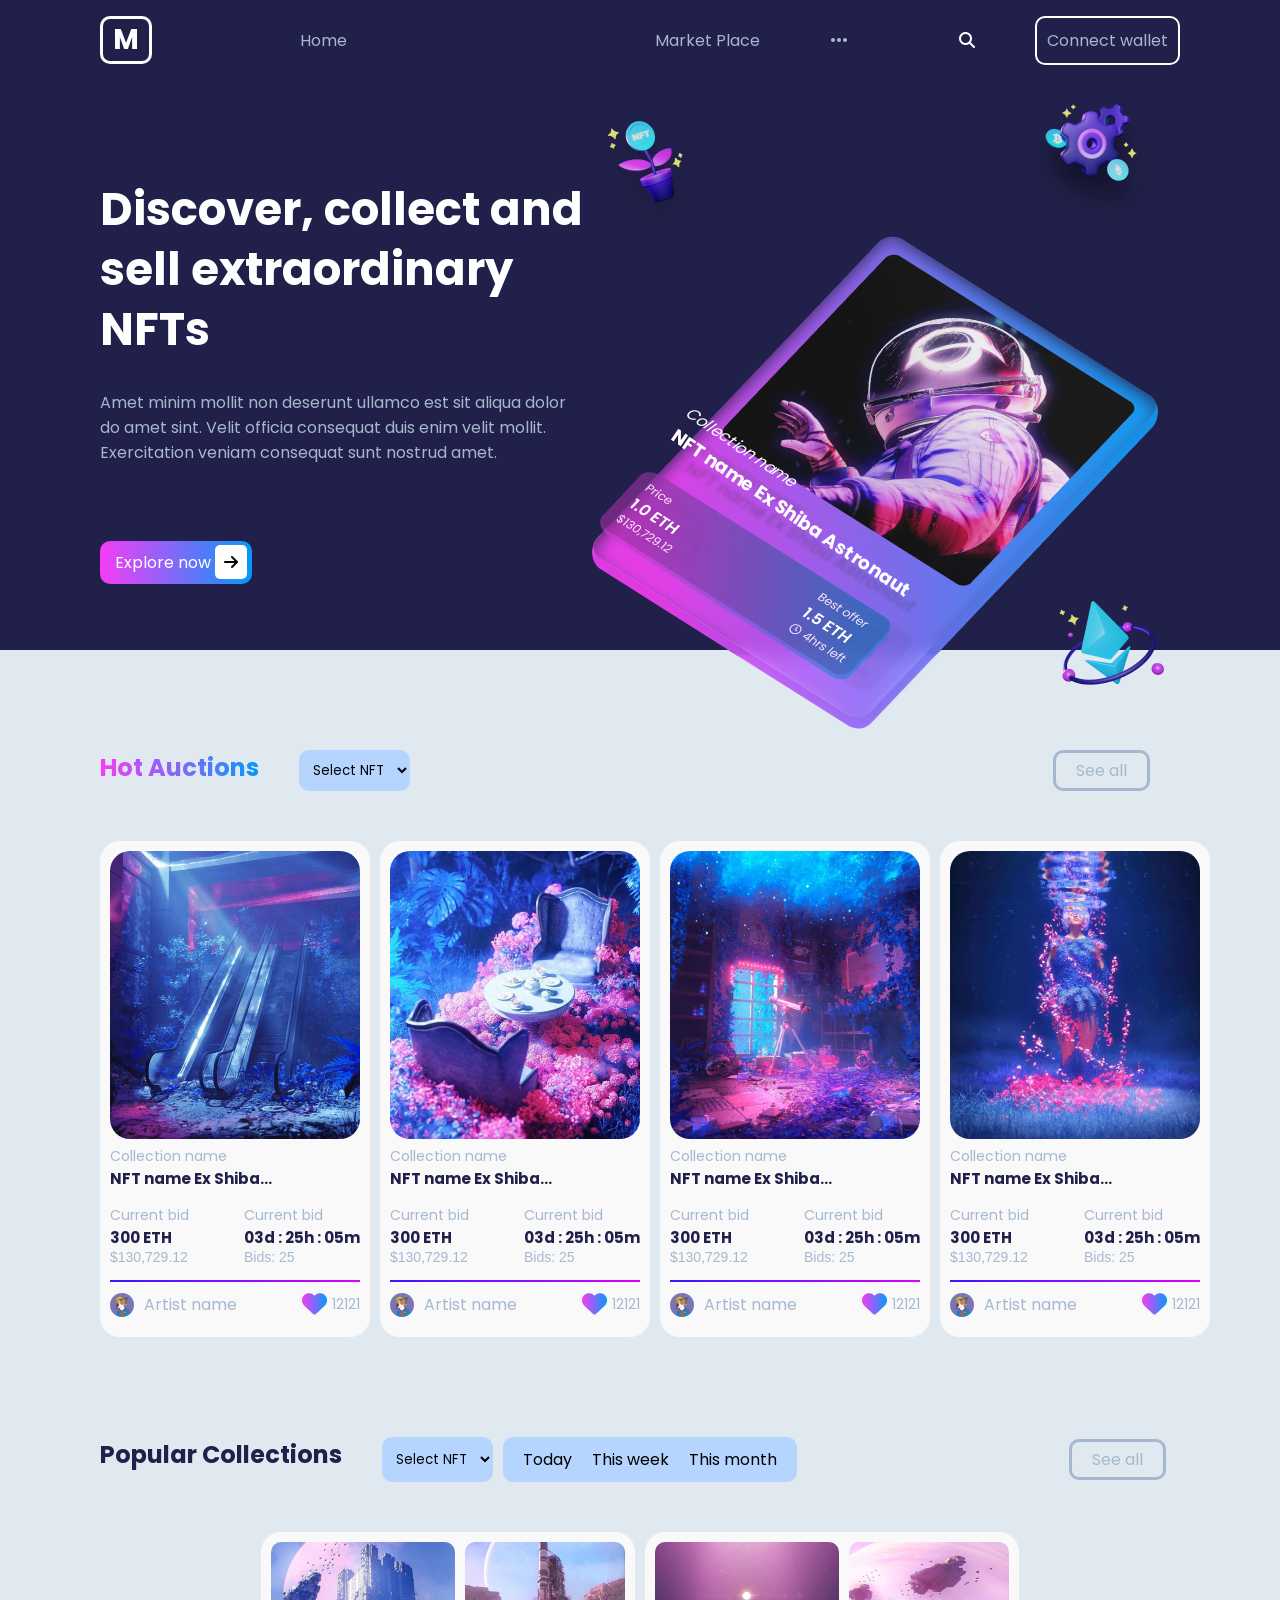
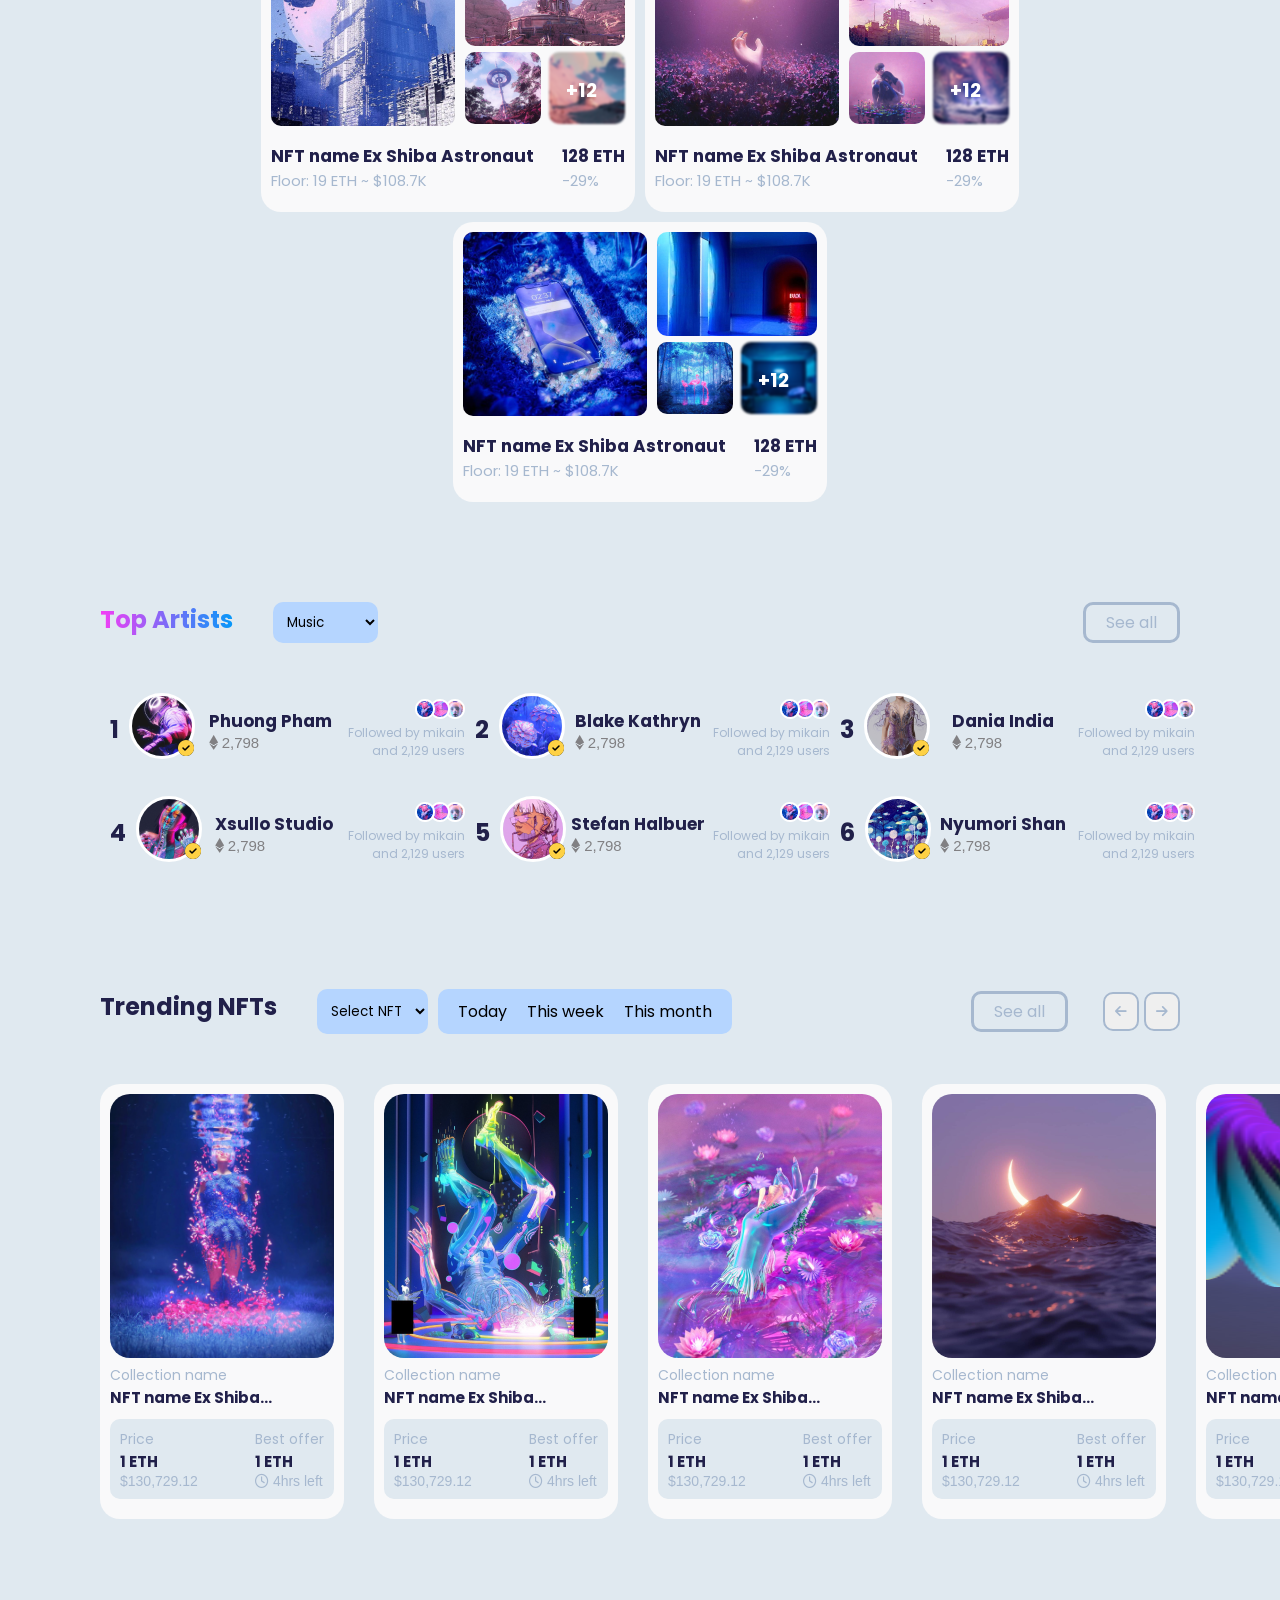
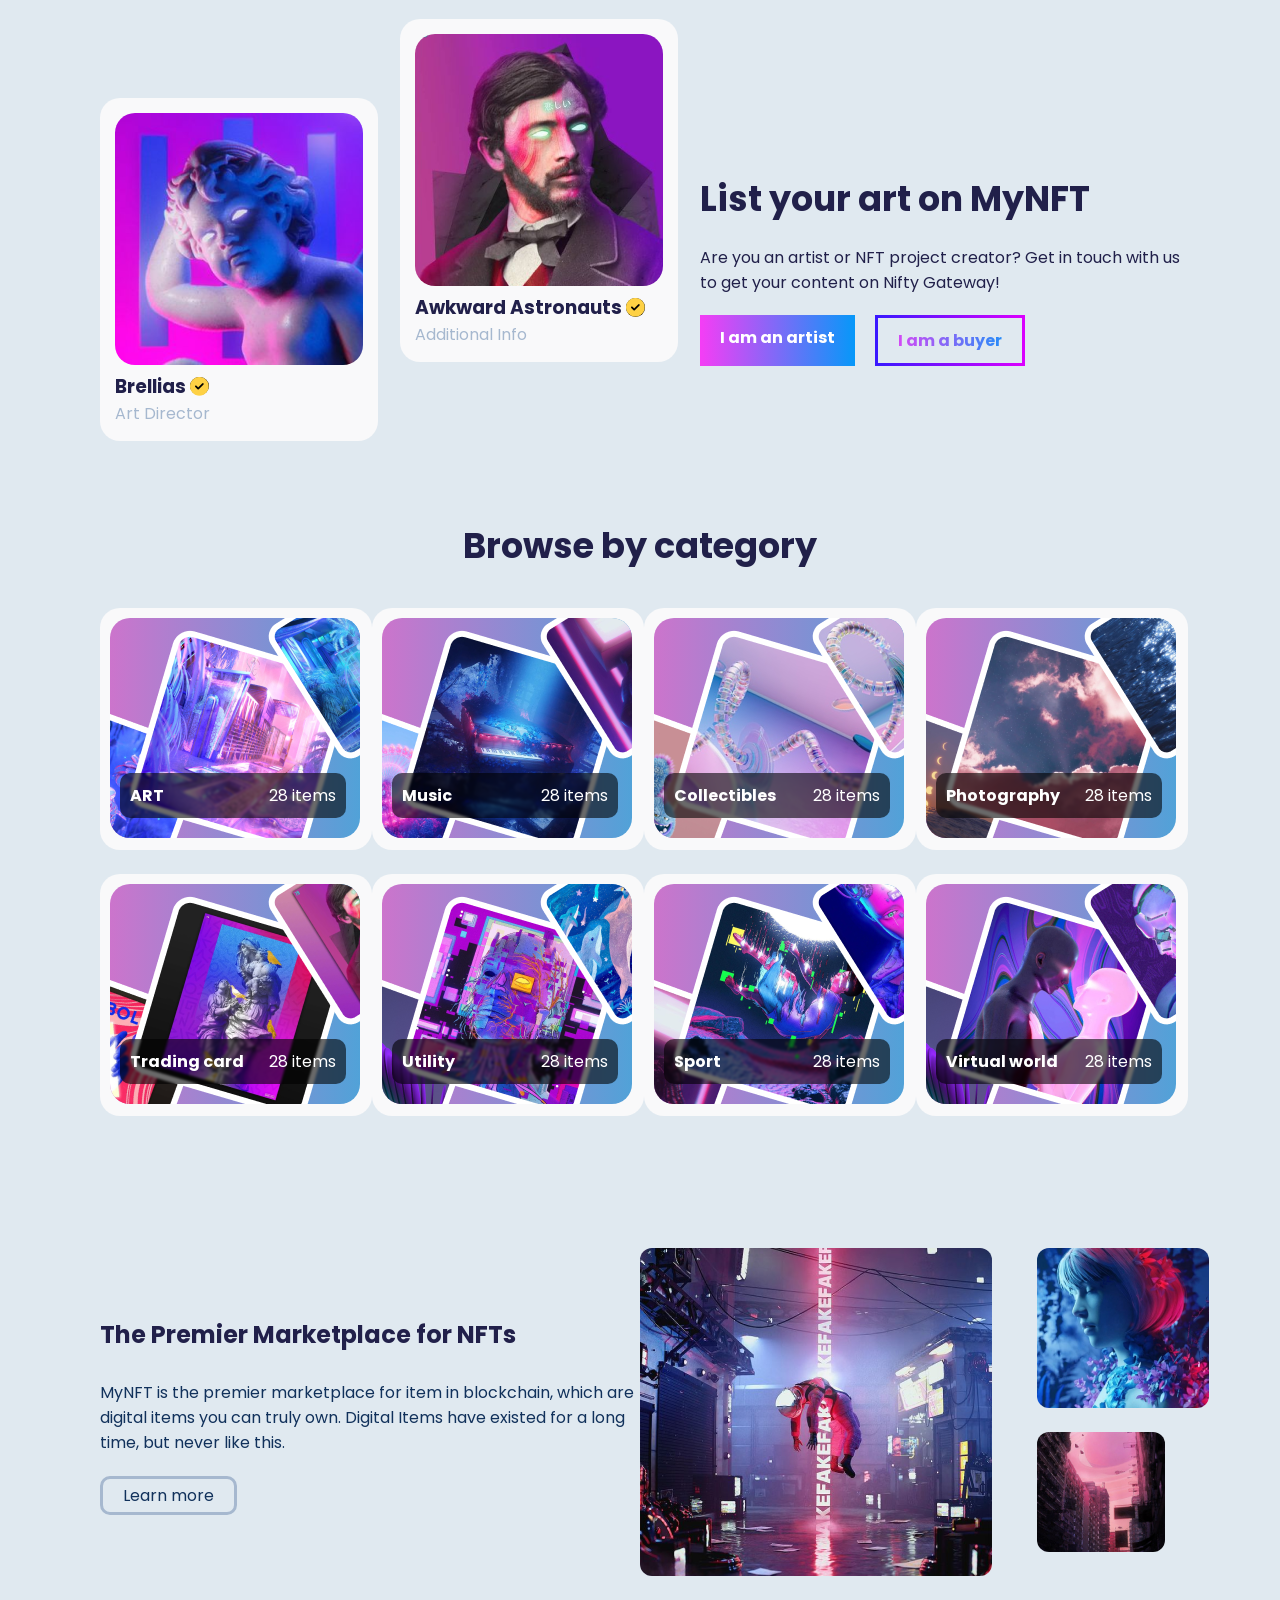
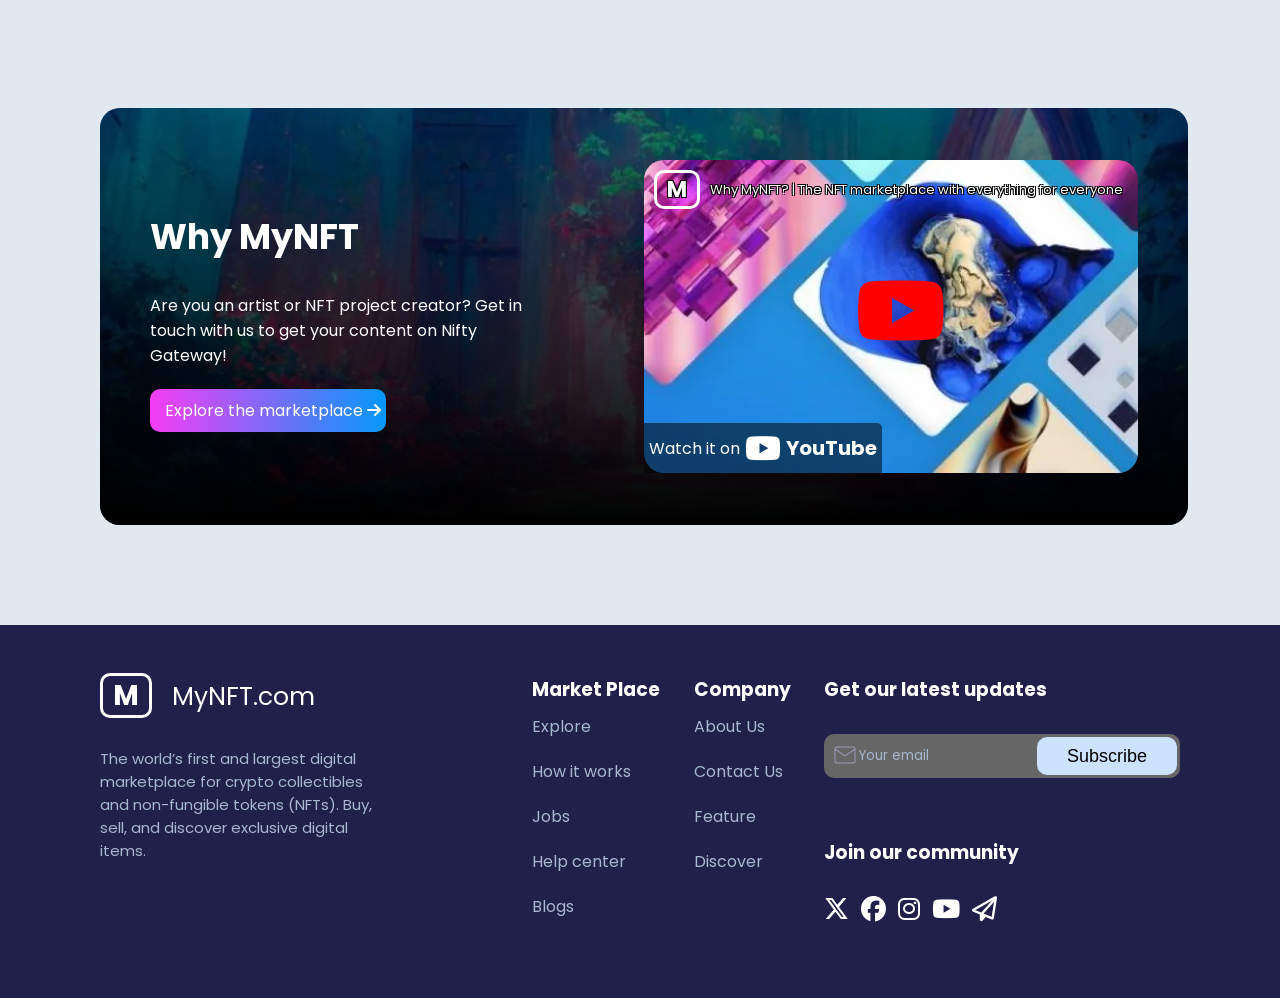
==== commit 96cdeb7d: "premier marketplace, why-nft part and function showMobileMarketDropdown/closeSideNavBar" ====
--- a/index.html
+++ b/index.html
@@ -865,6 +865,52 @@
                 </div>
             </div>
         </section>
+        <section class="premier-marketplace">
+            <div class="premier-marketplace-left">
+                <h1>The Premier Marketplace for NFTs</h1>
+                <p>
+                    MyNFT is the premier marketplace for item in blockchain, which are digital
+                    items you can truly own. Digital Items have existed for a long time, but
+                    never like this.
+                </p>
+                <a href="" class="learn-more-btn">Learn more</a>
+
+            </div>
+            <div class="premier-marketplace-right">
+                <img src="./images/index/premier-marketplace-big-img1.png" alt="" class="premier-marketplace-big-img">
+                <img src="./images/index/premier-marketplace-small-img.png" alt=""
+                    class="premier-marketplace-small-img">
+                <img src="./images/index/premier-marketplace-smaller-img.png" alt=""
+                    class="premier-marketplace-smaller-img">
+            </div>
+        </section>
+        <section class="why-nft">
+            <div class="darkbackground"></div>
+            <div class="why-nft-left">
+                <h1>Why MyNFT</h1>
+                <p>
+                    Are you an artist or NFT project creator? Get in touch
+                    with us to get your content on Nifty Gateway!
+                </p>
+                <a href="" class="marketplace-btn">Explore the marketplace <i class="fa-solid fa-arrow-right"></i></a>
+            </div>
+            <div class="why-nft-right">
+                <a href="https://youtu.be/YQ_xWvX1n9g"><i class="fa-brands fa-youtube fa-5x fa-youtube-big"></i></a>
+                <span class="watch-info">
+                    <a href="https://youtu.be/YQ_xWvX1n9g">
+                        Watch it on
+                        <i class="fa-brands fa-youtube fa-2x"></i>
+                        <h2>YouTube</h2>
+                    </a>
+
+                </span>
+                <div>
+                    <span class="about-vid-info">M</span>
+                    <p> Why MyNFT? | The NFT marketplace with everything for everyone</p>
+                </div>
+
+            </div>
+        </section>
     </main>
     <footer>
         <section class="footer-left">
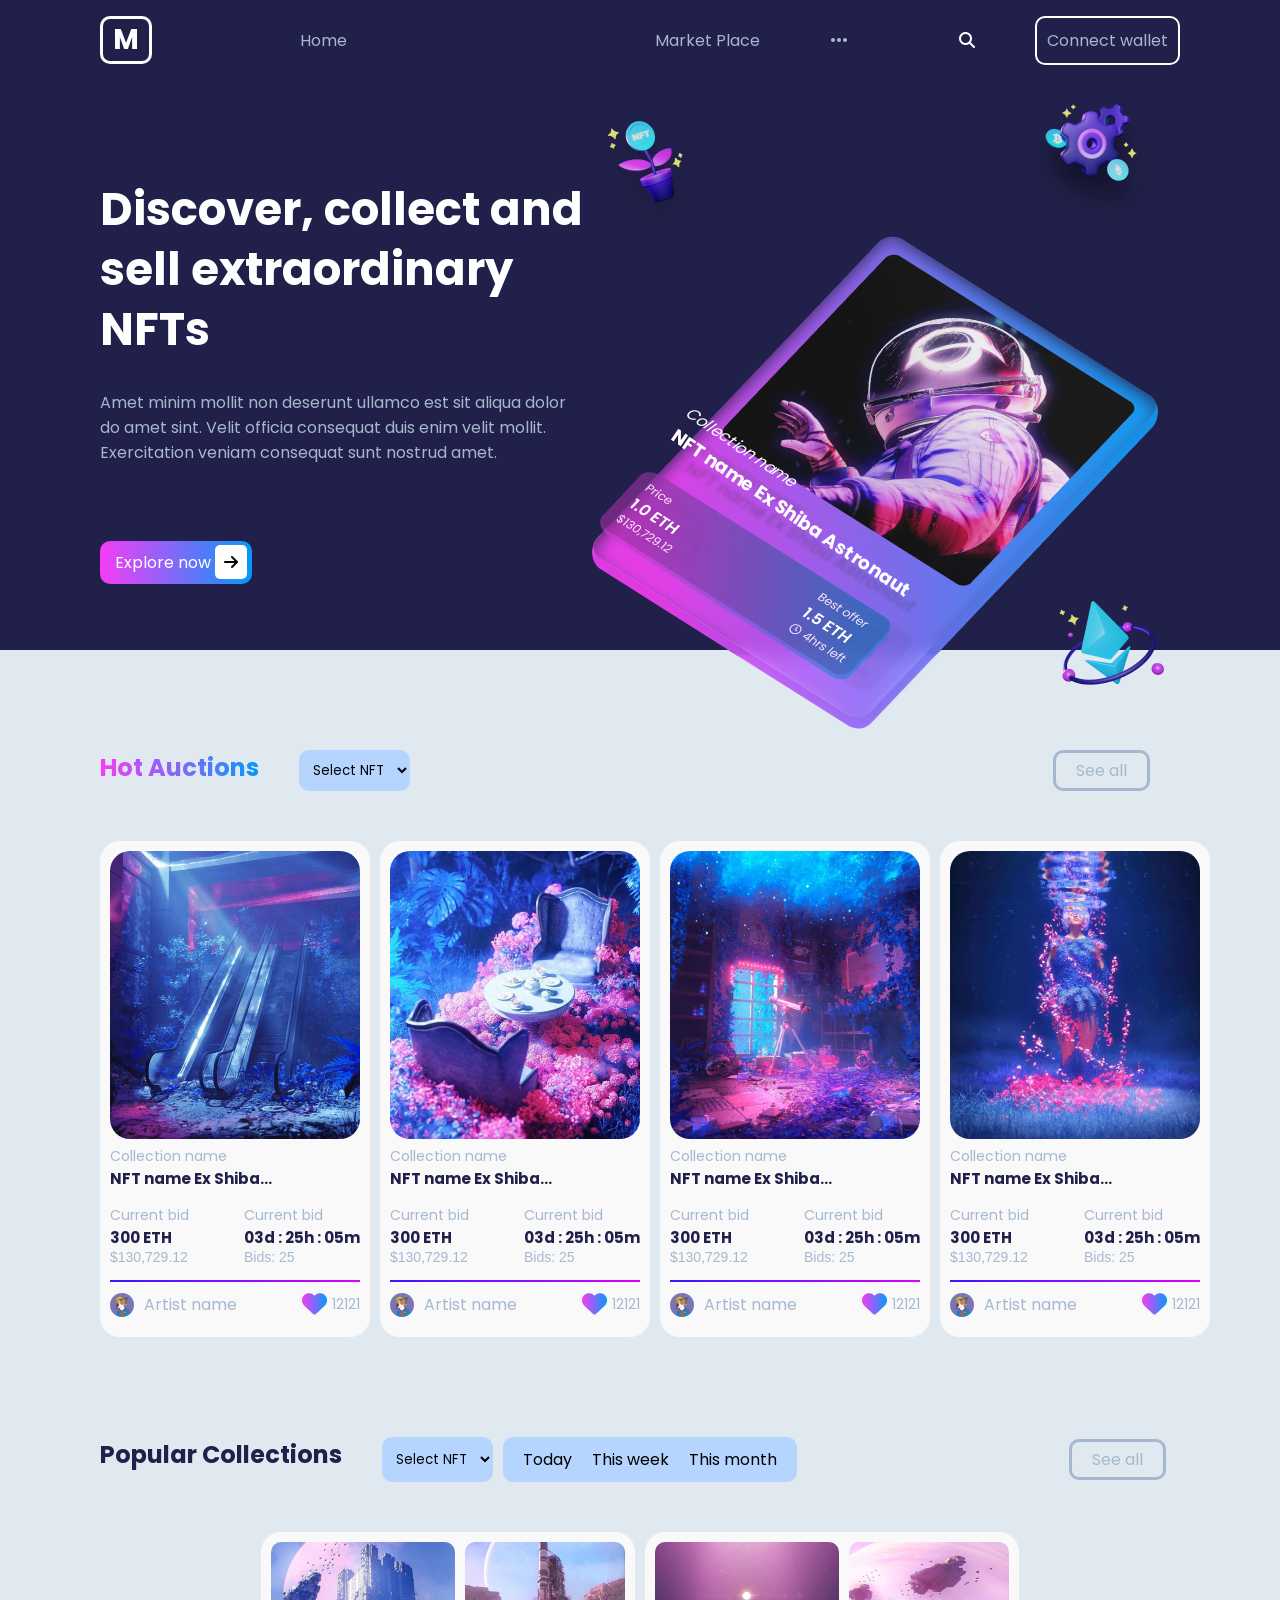
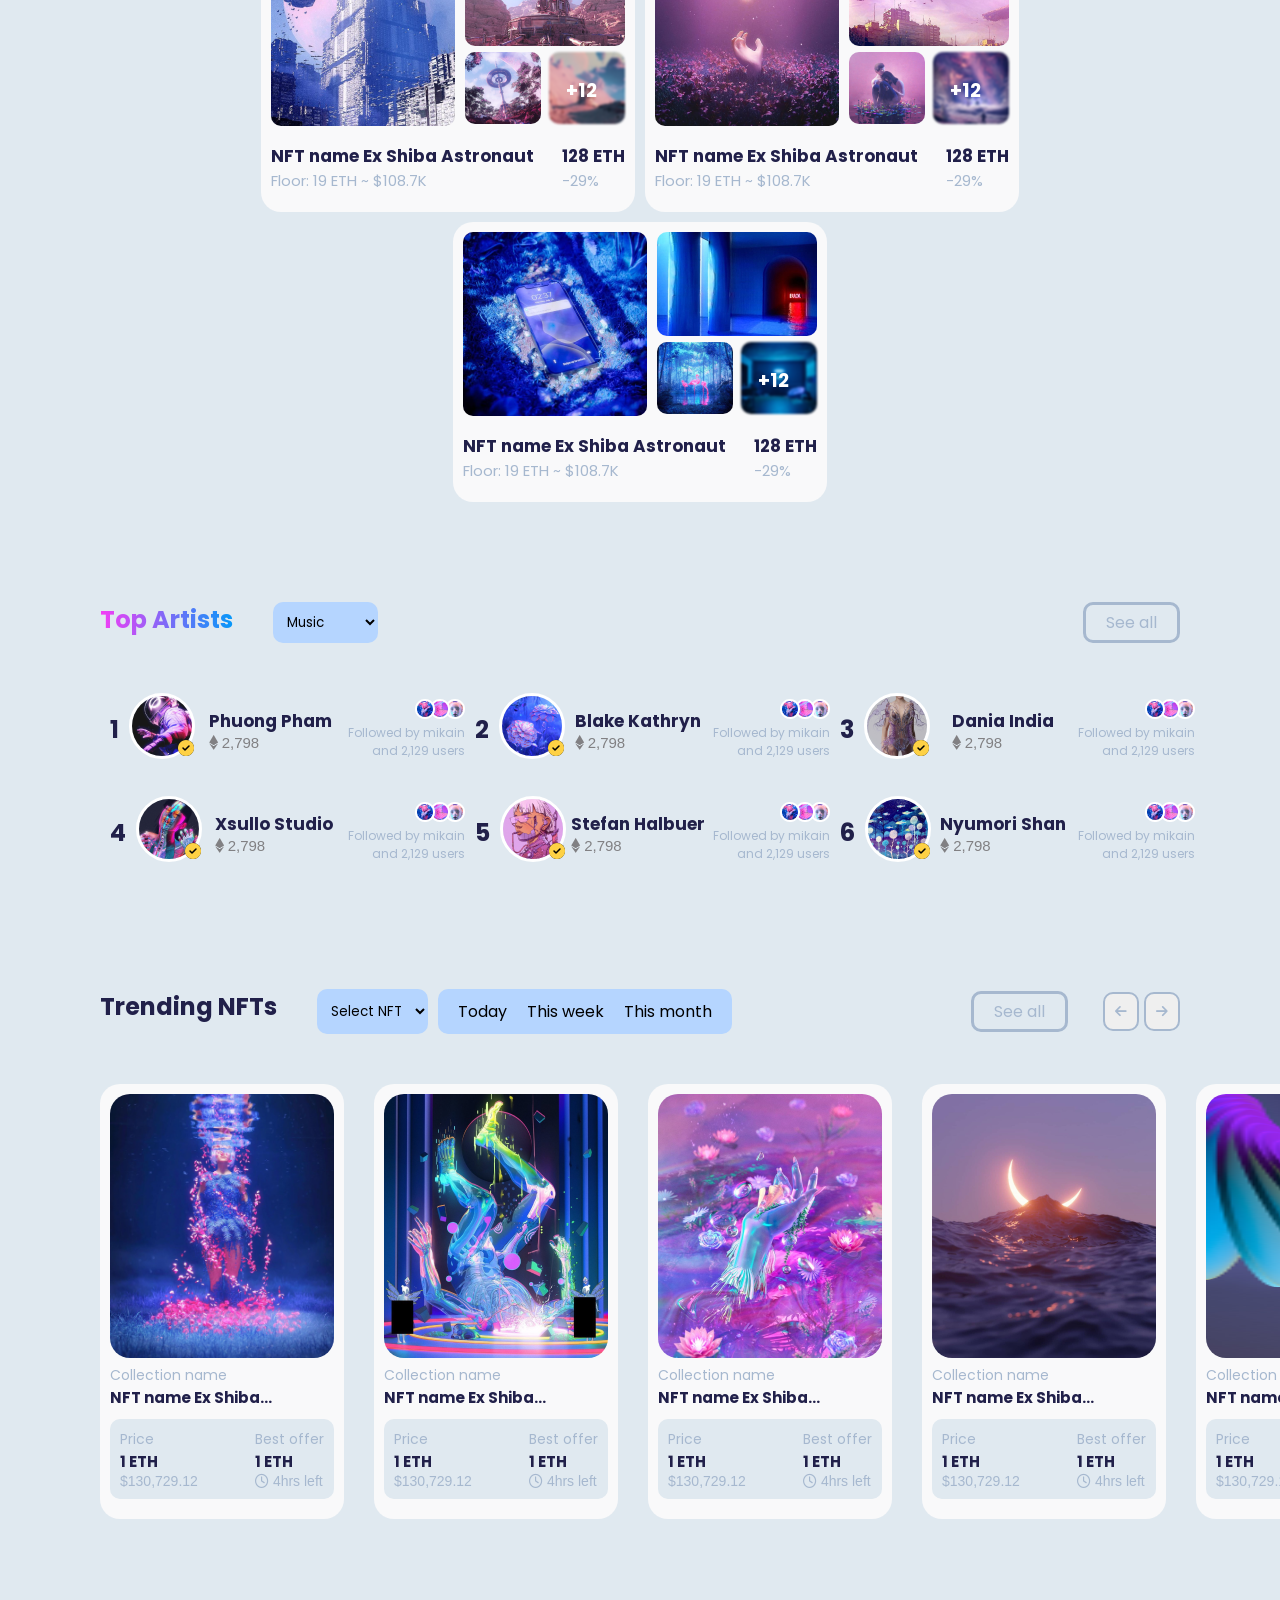
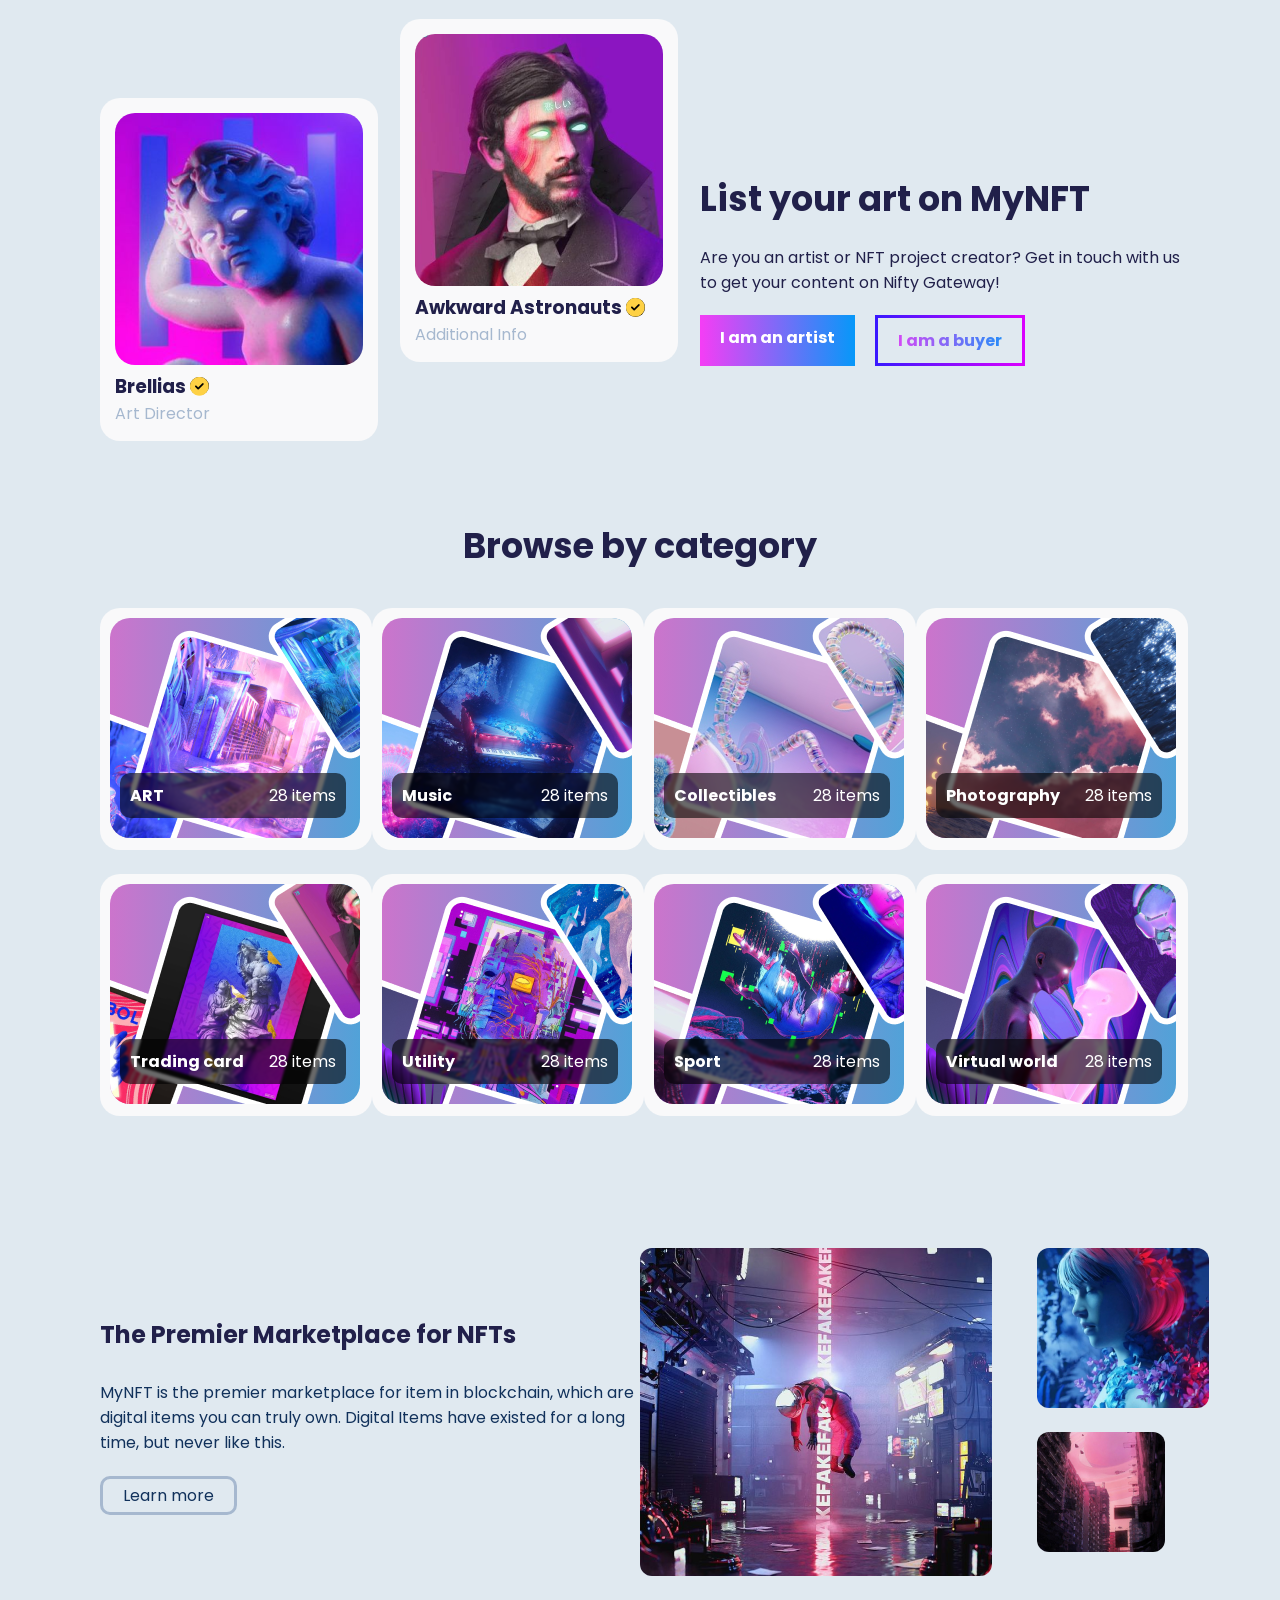
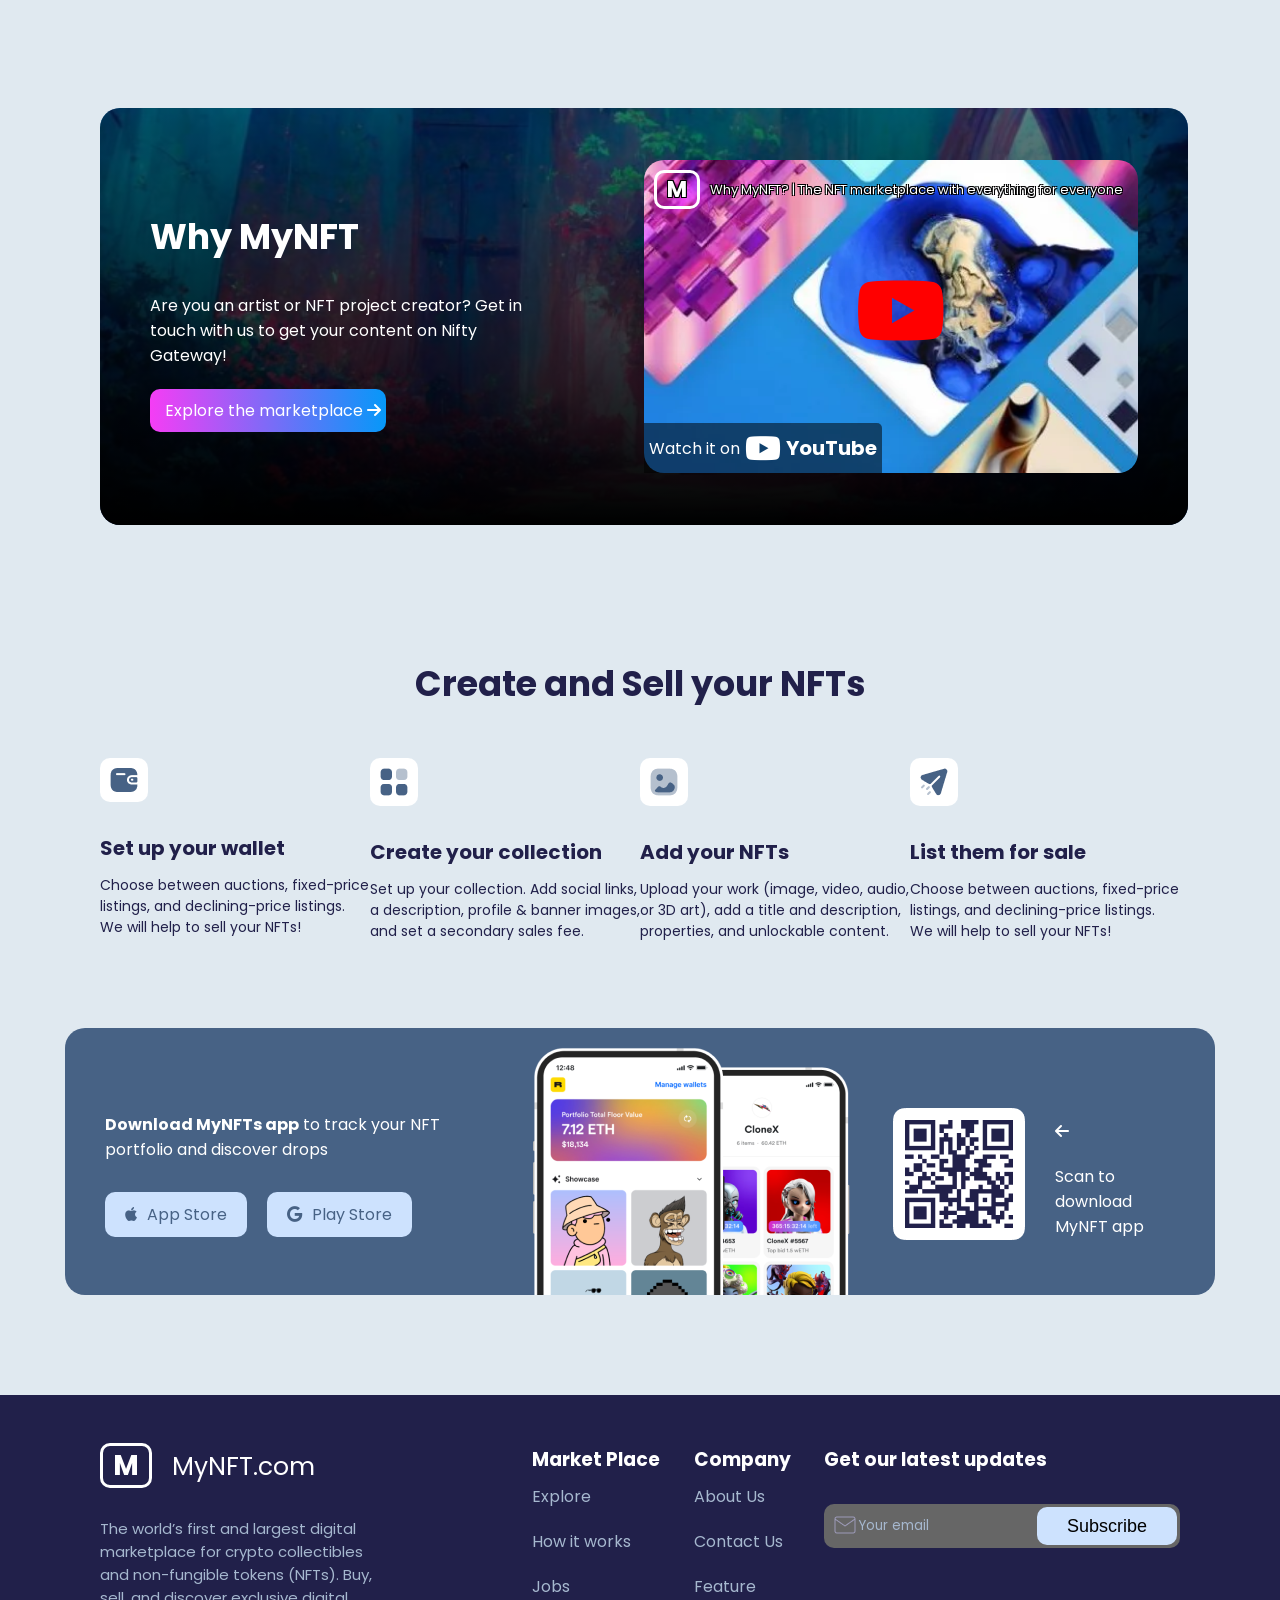
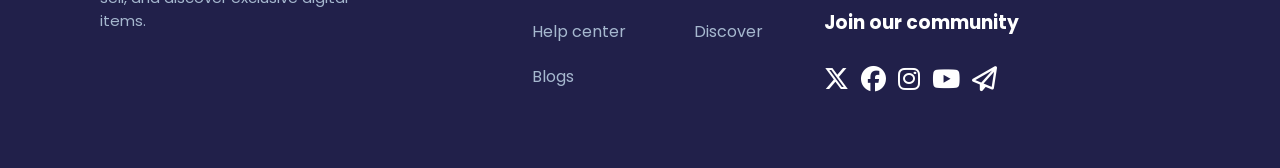
==== commit d580696d: "add sell nft and app download part" ====
--- a/index.html
+++ b/index.html
@@ -911,6 +911,54 @@
 
             </div>
         </section>
+        <section class="sell-nft">
+            <h1>Create and Sell your NFTs</h1>
+            <div class="sell-nft-flex-container">
+                <div class="sell-nft-flex-items">
+                    <img src="./images/index/Wallet.png" alt="">
+                    <a href="">Set up your wallet</a>
+                    <p>Choose between auctions, fixed-price listings, and declining-price listings. We will help to sell
+                        your NFTs!</p>
+                </div>
+                <div class="sell-nft-flex-items">
+                    <img src="./images/index/collection-icon.png" alt="">
+                    <a href="">Create your collection</a>
+                    <p>Set up your collection. Add social links, a description, profile & banner images, and set a
+                        secondary sales fee.</p>
+                </div>
+                <div class="sell-nft-flex-items">
+                    <img src="./images/index/gallery-icon.png" alt="">
+                    <a href="">Add your NFTs</a>
+                    <p>Upload your work (image, video, audio, or 3D art), add a title and description, properties, and
+                        unlockable content.</p>
+                </div>
+                <div class="sell-nft-flex-items">
+                    <img src="./images/index/Send-paper-plane.png" alt="">
+                    <a href="">List them for sale</a>
+                    <p>Choose between auctions, fixed-price listings, and declining-price listings. We will help to sell
+                        your NFTs!</p>
+                </div>
+            </div>
+        </section>
+        <section class="app-download">
+            <div class="download-info">
+                <p><b>Download MyNFTs app</b> to track your NFT portfolio and discover drops</p>
+                <span>
+                    <a href=""><i class="fa-brands fa-apple"></i>App Store</a>
+                    <a href=""><i class="fa-brands fa-google"></i>Play Store</a>
+                </span>
+            </div>
+            <div class="download-display">
+                <img src="./images/index/app-download-img.png" alt="" class="download-display-img">
+            </div>
+            <div class="qr-code-group">
+                <img src="./images/index/Qr-code.png" alt="">
+                <span>
+                    <i class="fa-solid fa-arrow-left"></i>
+                    <p>Scan to download MyNFT app</p>
+                </span>
+            </div>
+        </section>
     </main>
     <footer>
         <section class="footer-left">
